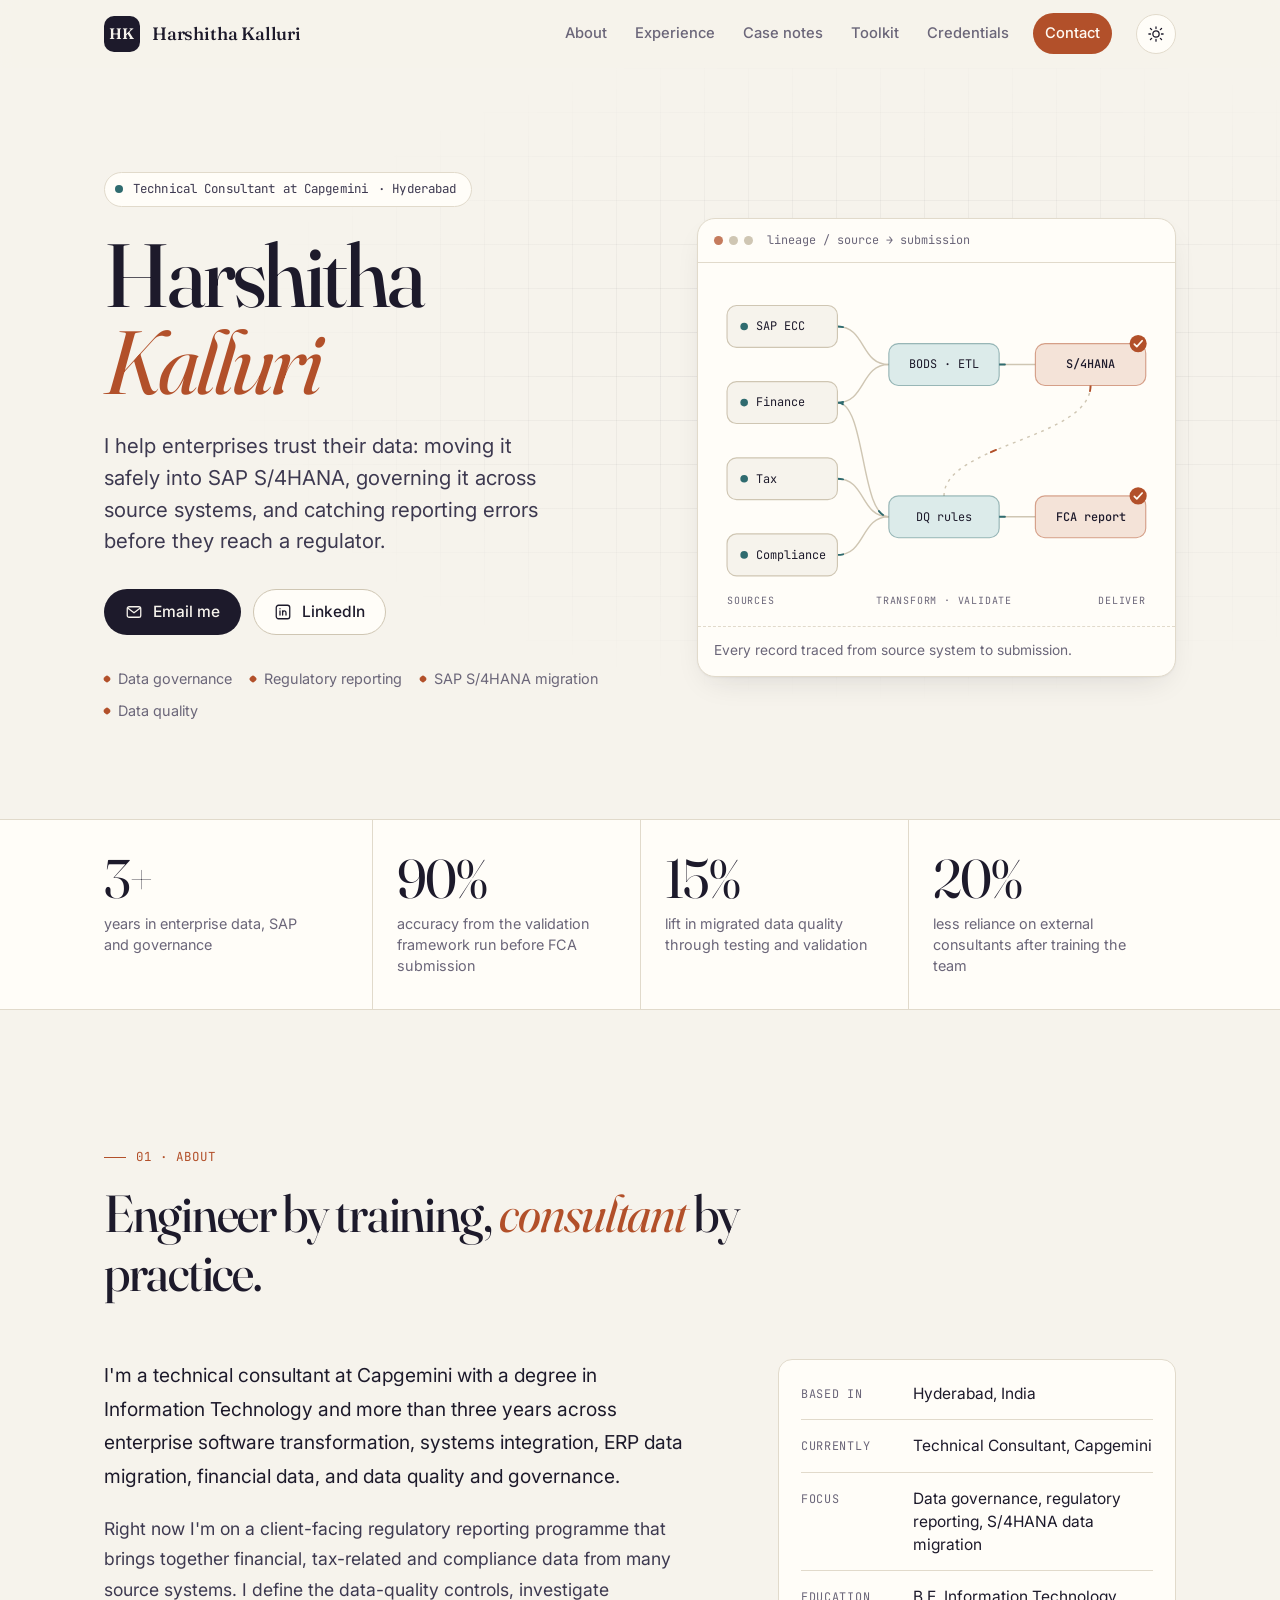
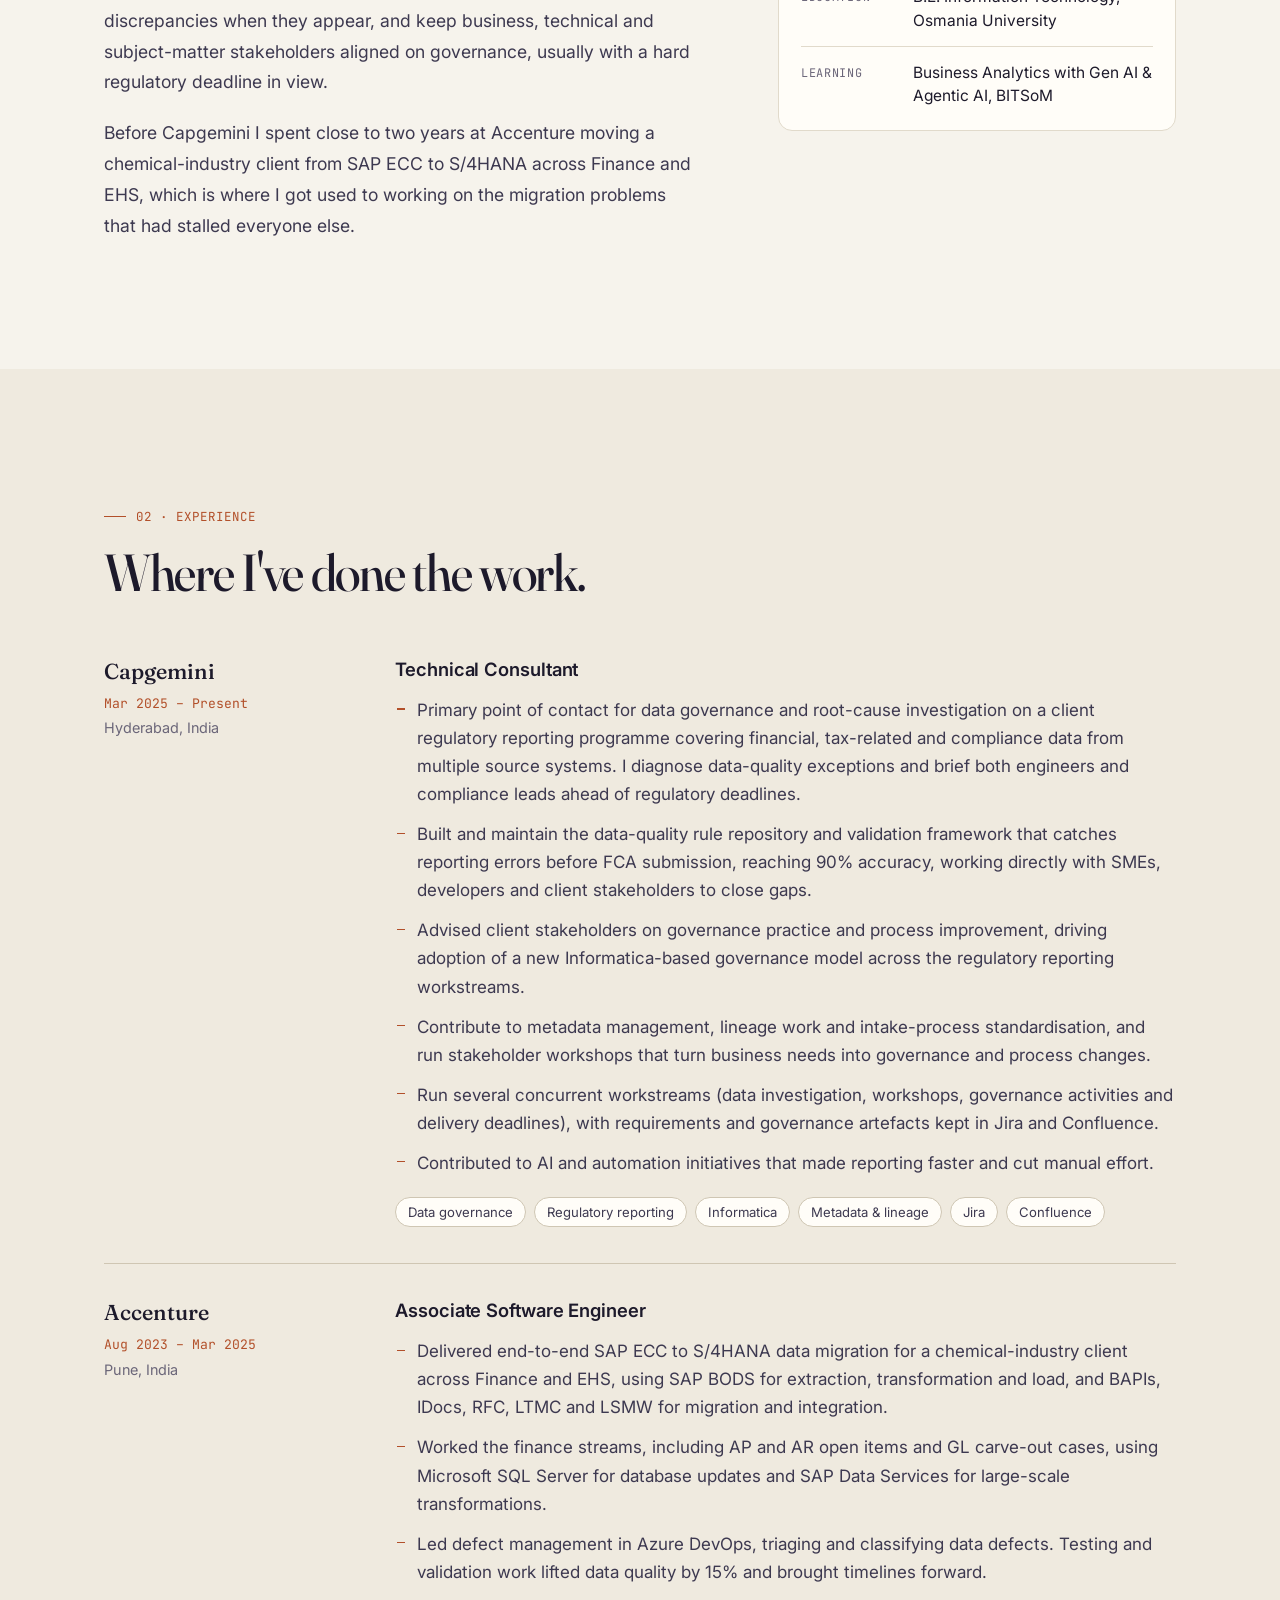
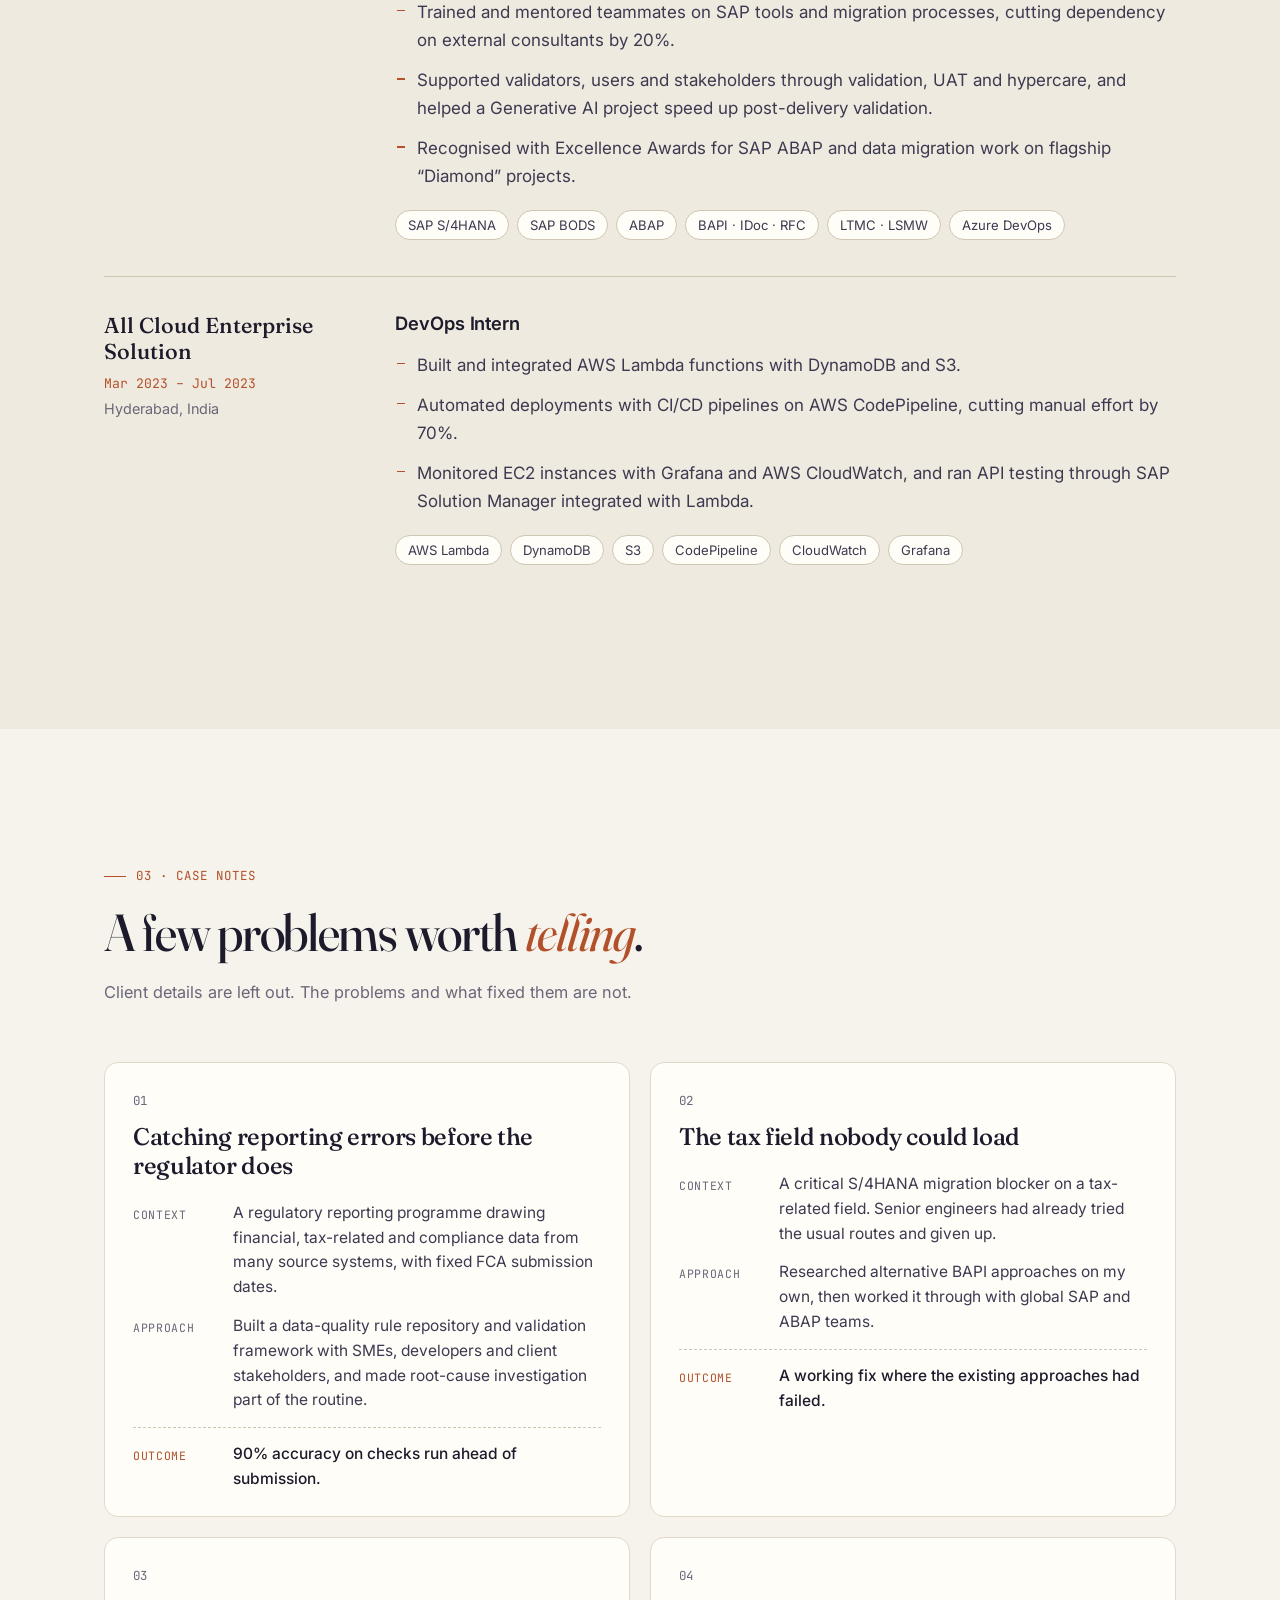
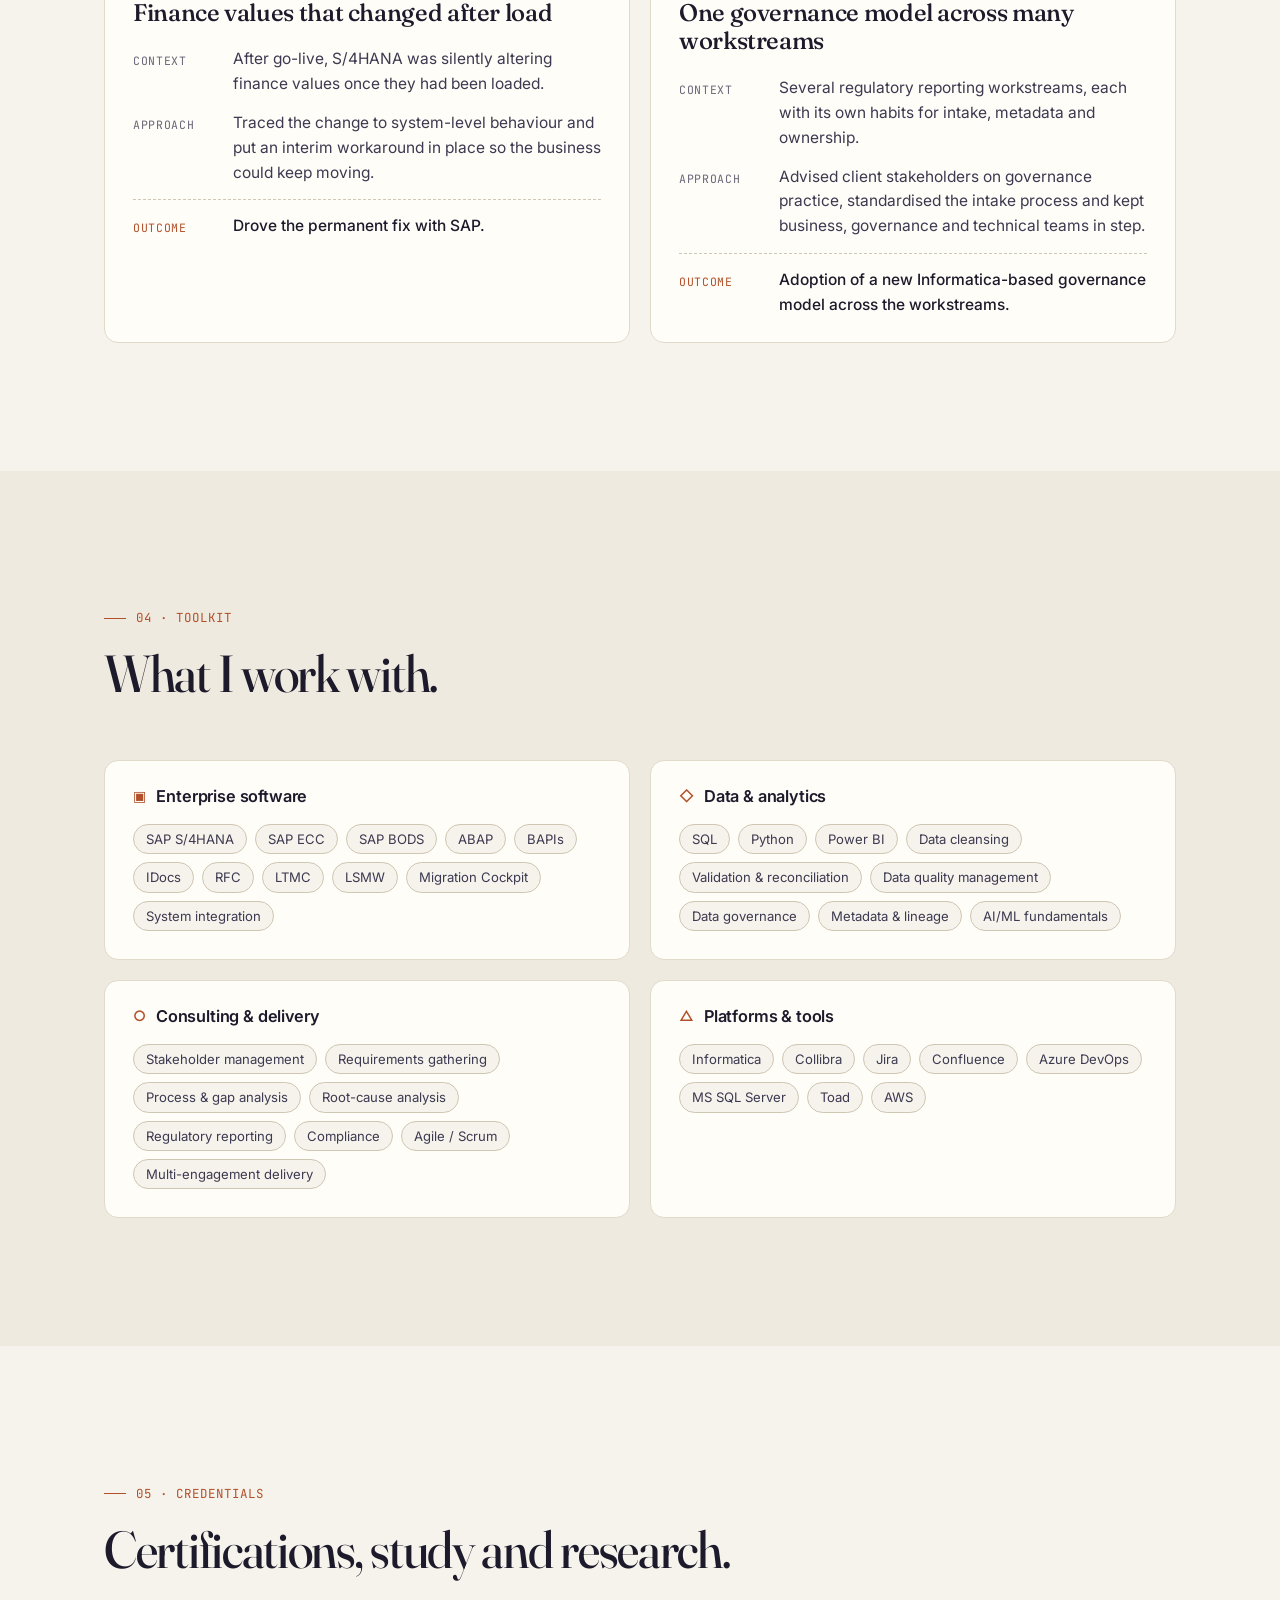
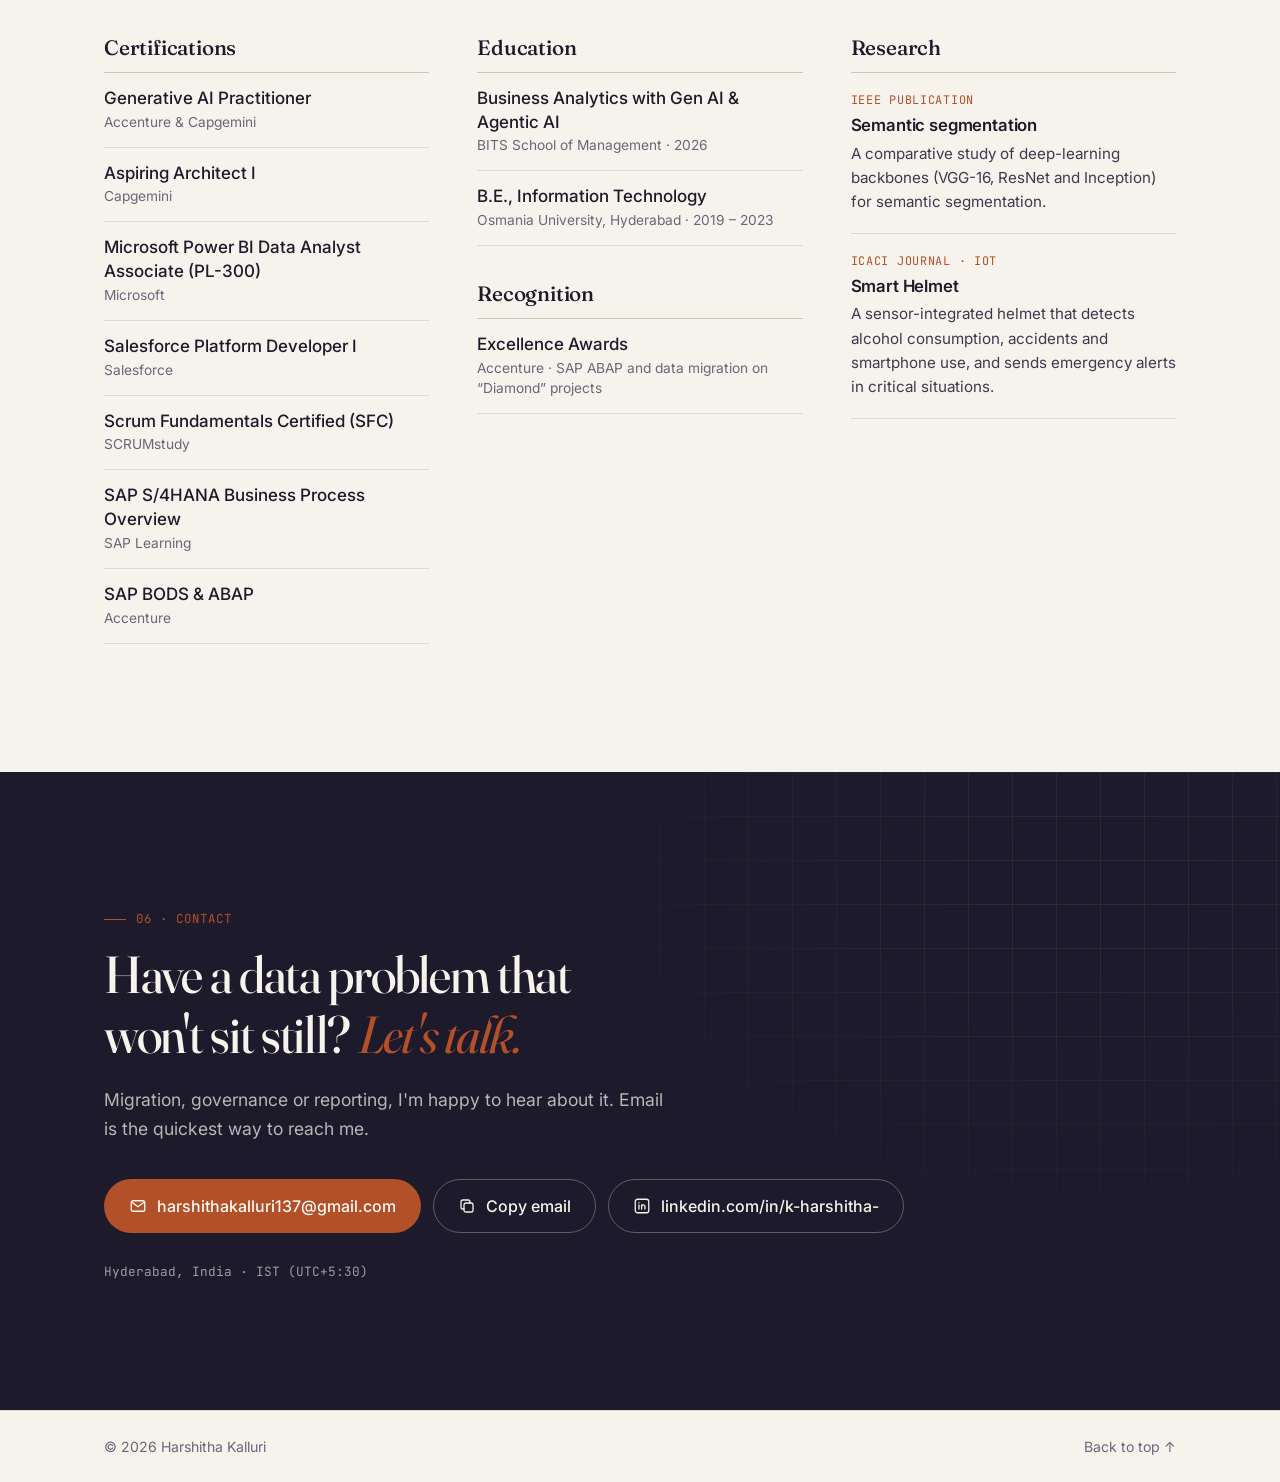
==== index.html @ 39527538 "Add Harshitha Kalluri personal site Single-page static site (no build step) for GitHub Pages: about," ====
<!doctype html>
<html lang="en">
<head>
  <meta charset="utf-8">
  <meta name="viewport" content="width=device-width, initial-scale=1">
  <title>Harshitha Kalluri · Technical Consultant</title>
  <meta name="description" content="Harshitha Kalluri is a technical consultant at Capgemini in Hyderabad, working on data governance, regulatory reporting and SAP S/4HANA data migration.">
  <meta name="author" content="Harshitha Kalluri">
  <link rel="canonical" href="https://harshitha.vedantam.co/">
  <meta name="theme-color" content="#f6f3ec" media="(prefers-color-scheme: light)">
  <meta name="theme-color" content="#121019" media="(prefers-color-scheme: dark)">

  <meta property="og:type" content="profile">
  <meta property="og:site_name" content="Harshitha Kalluri">
  <meta property="og:title" content="Harshitha Kalluri · Technical Consultant">
  <meta property="og:description" content="Data governance, regulatory reporting and SAP S/4HANA data migration. Capgemini, Hyderabad.">
  <meta property="og:url" content="https://harshitha.vedantam.co/">
  <meta property="og:image" content="https://harshitha.vedantam.co/assets/img/og-card.png">
  <meta property="og:image:width" content="1200">
  <meta property="og:image:height" content="630">
  <meta property="profile:first_name" content="Harshitha">
  <meta property="profile:last_name" content="Kalluri">
  <meta name="twitter:card" content="summary_large_image">
  <meta name="twitter:title" content="Harshitha Kalluri · Technical Consultant">
  <meta name="twitter:description" content="Data governance, regulatory reporting and SAP S/4HANA data migration.">
  <meta name="twitter:image" content="https://harshitha.vedantam.co/assets/img/og-card.png">

  <link rel="icon" href="/favicon.svg" type="image/svg+xml">
  <link rel="icon" href="/favicon-32.png" sizes="32x32" type="image/png">
  <link rel="apple-touch-icon" href="/apple-touch-icon.png">

  <link rel="preconnect" href="https://fonts.googleapis.com">
  <link rel="preconnect" href="https://fonts.gstatic.com" crossorigin>
  <link href="https://fonts.googleapis.com/css2?family=Fraunces:ital,opsz,wght@0,9..144,400..700;1,9..144,400..600&family=Inter:wght@400;500;600&family=JetBrains+Mono:wght@400;500&display=swap" rel="stylesheet">
  <link rel="stylesheet" href="/assets/style.css">

  <script>
    // Set the theme before first paint so there is no flash.
    (function () {
      var t = null;
      try { t = localStorage.getItem('theme'); } catch (e) {}
      if (t !== 'light' && t !== 'dark') {
        t = window.matchMedia && window.matchMedia('(prefers-color-scheme: dark)').matches ? 'dark' : 'light';
      }
      document.documentElement.setAttribute('data-theme', t);
      document.documentElement.classList.add('js');
    })();
  </script>

  <script type="application/ld+json">
  {
    "@context": "https://schema.org",
    "@type": "Person",
    "name": "Harshitha Kalluri",
    "url": "https://harshitha.vedantam.co/",
    "jobTitle": "Technical Consultant",
    "worksFor": { "@type": "Organization", "name": "Capgemini" },
    "address": { "@type": "PostalAddress", "addressLocality": "Hyderabad", "addressCountry": "IN" },
    "alumniOf": [
      { "@type": "CollegeOrUniversity", "name": "Osmania University" },
      { "@type": "CollegeOrUniversity", "name": "BITS School of Management (BITSoM)" }
    ],
    "knowsAbout": ["Data governance", "Regulatory reporting", "Data quality", "SAP S/4HANA", "SAP BODS", "ERP data migration", "ABAP"],
    "sameAs": ["https://www.linkedin.com/in/k-harshitha-/"]
  }
  </script>
</head>
<body>
  <a class="skip-link" href="#main">Skip to content</a>

  <header class="site-header" id="top">
    <div class="container header-inner">
      <a class="brand" href="#top" aria-label="Harshitha Kalluri, back to top">
        <span class="brand-mark" aria-hidden="true">HK</span>
        <span class="brand-name">Harshitha Kalluri</span>
      </a>

      <nav class="nav" id="site-nav" aria-label="Primary">
        <a href="#about">About</a>
        <a href="#experience">Experience</a>
        <a href="#work">Case notes</a>
        <a href="#toolkit">Toolkit</a>
        <a href="#credentials">Credentials</a>
        <a href="#contact" class="nav-cta">Contact</a>
      </nav>

      <div class="header-actions">
        <button class="icon-btn theme-toggle" type="button" aria-label="Switch colour theme">
          <svg class="icon-sun" viewBox="0 0 24 24" aria-hidden="true"><circle cx="12" cy="12" r="4.2"/><path d="M12 2.5v2.2M12 19.3v2.2M4.6 4.6l1.6 1.6M17.8 17.8l1.6 1.6M2.5 12h2.2M19.3 12h2.2M4.6 19.4l1.6-1.6M17.8 6.2l1.6-1.6"/></svg>
          <svg class="icon-moon" viewBox="0 0 24 24" aria-hidden="true"><path d="M20.2 14.6A8.4 8.4 0 0 1 9.4 3.8a8.4 8.4 0 1 0 10.8 10.8Z"/></svg>
        </button>
        <button class="icon-btn menu-toggle" type="button" aria-label="Open menu" aria-expanded="false" aria-controls="site-nav">
          <span></span><span></span>
        </button>
      </div>
    </div>
  </header>

  <main id="main">
    <!-- Hero -->
    <section class="hero">
      <div class="hero-grid-bg" aria-hidden="true"></div>
      <div class="container hero-inner">
        <div class="hero-copy">
          <p class="eyebrow reveal"><span class="status-dot" aria-hidden="true"></span>Technical Consultant at Capgemini<span class="eyebrow-place"> · Hyderabad</span></p>
          <h1 class="reveal">Harshitha <em>Kalluri</em></h1>
          <p class="hero-lede reveal">I help enterprises trust their data: moving it safely into SAP S/4HANA, governing it across source systems, and catching reporting errors before they reach a regulator.</p>
          <div class="hero-actions reveal">
            <a class="btn btn-primary js-email" href="#contact" data-u="harshithakalluri137" data-d="gmail.com">
              <svg viewBox="0 0 24 24" aria-hidden="true"><rect x="3" y="5" width="18" height="14" rx="2.5"/><path d="m4 7 8 6 8-6"/></svg>
              Email me
            </a>
            <a class="btn btn-ghost" href="https://www.linkedin.com/in/k-harshitha-/" target="_blank" rel="noopener">
              <svg viewBox="0 0 24 24" aria-hidden="true"><rect x="3" y="3" width="18" height="18" rx="3"/><path d="M8 10.5V16M8 7.6v.1M11.5 16v-5.5M11.5 13c0-1.6 1-2.6 2.4-2.6s2.1 1 2.1 2.6V16"/></svg>
              LinkedIn
            </a>
          </div>
          <ul class="hero-tags reveal" aria-label="Focus areas">
            <li>Data governance</li>
            <li>Regulatory reporting</li>
            <li>SAP S/4HANA migration</li>
            <li>Data quality</li>
          </ul>
        </div>

        <figure class="lineage reveal" aria-labelledby="lineage-caption">
          <div class="lineage-bar">
            <span class="lineage-dots" aria-hidden="true"><i></i><i></i><i></i></span>
            <span class="lineage-title">lineage / source → submission</span>
          </div>
          <svg class="lineage-svg" viewBox="0 0 480 360" role="img" aria-label="Diagram: data flows from SAP ECC, finance, tax and compliance sources through BODS ETL and a data-quality rule repository into SAP S/4HANA and a validated FCA submission.">
            <g class="edges">
              <path d="M136 52 C 166 52, 160 92, 190 92"/>
              <path d="M136 132 C 166 132, 160 92, 190 92"/>
              <path d="M136 132 C 166 132, 160 252, 190 252"/>
              <path d="M136 212 C 166 212, 160 252, 190 252"/>
              <path d="M136 292 C 166 292, 160 252, 190 252"/>
              <path d="M306 92 L 344 92"/>
              <path d="M306 252 L 344 252"/>
              <path d="M402 114 C 402 170, 248 176, 248 230" class="edge-soft"/>
            </g>
            <g class="edges-flow" aria-hidden="true">
              <path d="M136 52 C 166 52, 160 92, 190 92"/>
              <path d="M136 132 C 166 132, 160 92, 190 92"/>
              <path d="M136 132 C 166 132, 160 252, 190 252"/>
              <path d="M136 212 C 166 212, 160 252, 190 252"/>
              <path d="M136 292 C 166 292, 160 252, 190 252"/>
              <path d="M306 92 L 344 92"/>
              <path d="M306 252 L 344 252"/>
              <path d="M402 114 C 402 170, 248 176, 248 230"/>
            </g>

            <g class="node node-src"><rect x="20" y="30" width="116" height="44" rx="10"/><circle cx="38" cy="52" r="4"/><text x="50" y="56">SAP ECC</text></g>
            <g class="node node-src"><rect x="20" y="110" width="116" height="44" rx="10"/><circle cx="38" cy="132" r="4"/><text x="50" y="136">Finance</text></g>
            <g class="node node-src"><rect x="20" y="190" width="116" height="44" rx="10"/><circle cx="38" cy="212" r="4"/><text x="50" y="216">Tax</text></g>
            <g class="node node-src"><rect x="20" y="270" width="116" height="44" rx="10"/><circle cx="38" cy="292" r="4"/><text x="50" y="296">Compliance</text></g>

            <g class="node node-mid"><rect x="190" y="70" width="116" height="44" rx="10"/><text x="248" y="96" text-anchor="middle">BODS · ETL</text></g>
            <g class="node node-mid"><rect x="190" y="230" width="116" height="44" rx="10"/><text x="248" y="256" text-anchor="middle">DQ rules</text></g>

            <g class="node node-out"><rect x="344" y="70" width="116" height="44" rx="10"/><text x="402" y="96" text-anchor="middle">S/4HANA</text></g>
            <g class="node node-out"><rect x="344" y="230" width="116" height="44" rx="10"/><text x="402" y="256" text-anchor="middle">FCA report</text></g>

            <g class="check" transform="translate(452 70)"><circle r="9"/><path d="M-4 0.5 l2.6 2.6 L4.2 -3"/></g>
            <g class="check" transform="translate(452 230)"><circle r="9"/><path d="M-4 0.5 l2.6 2.6 L4.2 -3"/></g>

            <text class="lane-label" x="20" y="344">sources</text>
            <text class="lane-label" x="248" y="344" text-anchor="middle">transform · validate</text>
            <text class="lane-label" x="460" y="344" text-anchor="end">deliver</text>
          </svg>
          <figcaption id="lineage-caption">Every record traced from source system to submission.</figcaption>
        </figure>
      </div>
    </section>

    <!-- Numbers -->
    <section class="stats" aria-label="Highlights in numbers">
      <div class="container stats-grid">
        <div class="stat reveal"><span class="stat-num" data-count="3" data-suffix="+">3+</span><span class="stat-label">years in enterprise data, SAP and governance</span></div>
        <div class="stat reveal"><span class="stat-num" data-count="90" data-suffix="%">90%</span><span class="stat-label">accuracy from the validation framework run before FCA submission</span></div>
        <div class="stat reveal"><span class="stat-num" data-count="15" data-suffix="%">15%</span><span class="stat-label">lift in migrated data quality through testing and validation</span></div>
        <div class="stat reveal"><span class="stat-num" data-count="20" data-suffix="%">20%</span><span class="stat-label">less reliance on external consultants after training the team</span></div>
      </div>
    </section>

    <!-- About -->
    <section class="section" id="about">
      <div class="container">
        <header class="section-head reveal">
          <p class="section-index">01 · About</p>
          <h2>Engineer by training, <em>consultant</em> by practice.</h2>
        </header>
        <div class="about-grid">
          <div class="about-copy reveal">
            <p>I'm a technical consultant at Capgemini with a degree in Information Technology and more than three years across enterprise software transformation, systems integration, ERP data migration, financial data, and data quality and governance.</p>
            <p>Right now I'm on a client-facing regulatory reporting programme that brings together financial, tax-related and compliance data from many source systems. I define the data-quality controls, investigate discrepancies when they appear, and keep business, technical and subject-matter stakeholders aligned on governance, usually with a hard regulatory deadline in view.</p>
            <p>Before Capgemini I spent close to two years at Accenture moving a chemical-industry client from SAP ECC to S/4HANA across Finance and EHS, which is where I got used to working on the migration problems that had stalled everyone else.</p>
          </div>
          <aside class="facts reveal" aria-label="At a glance">
            <dl>
              <div><dt>Based in</dt><dd>Hyderabad, India</dd></div>
              <div><dt>Currently</dt><dd>Technical Consultant, Capgemini</dd></div>
              <div><dt>Focus</dt><dd>Data governance, regulatory reporting, S/4HANA data migration</dd></div>
              <div><dt>Education</dt><dd>B.E. Information Technology, Osmania University</dd></div>
              <div><dt>Learning</dt><dd>Business Analytics with Gen AI &amp; Agentic AI, BITSoM</dd></div>
            </dl>
          </aside>
        </div>
      </div>
    </section>

    <!-- Experience -->
    <section class="section section-alt" id="experience">
      <div class="container">
        <header class="section-head reveal">
          <p class="section-index">02 · Experience</p>
          <h2>Where I've done the work.</h2>
        </header>

        <ol class="timeline">
          <li class="job reveal">
            <div class="job-meta">
              <p class="job-company">Capgemini</p>
              <p class="job-dates">Mar 2025 – Present</p>
              <p class="job-place">Hyderabad, India</p>
            </div>
            <div class="job-body">
              <h3>Technical Consultant</h3>
              <ul>
                <li>Primary point of contact for data governance and root-cause investigation on a client regulatory reporting programme covering financial, tax-related and compliance data from multiple source systems. I diagnose data-quality exceptions and brief both engineers and compliance leads ahead of regulatory deadlines.</li>
                <li>Built and maintain the data-quality rule repository and validation framework that catches reporting errors before FCA submission, reaching 90% accuracy, working directly with SMEs, developers and client stakeholders to close gaps.</li>
                <li>Advised client stakeholders on governance practice and process improvement, driving adoption of a new Informatica-based governance model across the regulatory reporting workstreams.</li>
                <li>Contribute to metadata management, lineage work and intake-process standardisation, and run stakeholder workshops that turn business needs into governance and process changes.</li>
                <li>Run several concurrent workstreams (data investigation, workshops, governance activities and delivery deadlines), with requirements and governance artefacts kept in Jira and Confluence.</li>
                <li>Contributed to AI and automation initiatives that made reporting faster and cut manual effort.</li>
              </ul>
              <ul class="chips" aria-label="Tools and topics">
                <li>Data governance</li><li>Regulatory reporting</li><li>Informatica</li><li>Metadata &amp; lineage</li><li>Jira</li><li>Confluence</li>
              </ul>
            </div>
          </li>

          <li class="job reveal">
            <div class="job-meta">
              <p class="job-company">Accenture</p>
              <p class="job-dates">Aug 2023 – Mar 2025</p>
              <p class="job-place">Pune, India</p>
            </div>
            <div class="job-body">
              <h3>Associate Software Engineer</h3>
              <ul>
                <li>Delivered end-to-end SAP ECC to S/4HANA data migration for a chemical-industry client across Finance and EHS, using SAP BODS for extraction, transformation and load, and BAPIs, IDocs, RFC, LTMC and LSMW for migration and integration.</li>
                <li>Worked the finance streams, including AP and AR open items and GL carve-out cases, using Microsoft SQL Server for database updates and SAP Data Services for large-scale transformations.</li>
                <li>Led defect management in Azure DevOps, triaging and classifying data defects. Testing and validation work lifted data quality by 15% and brought timelines forward.</li>
                <li>Trained and mentored teammates on SAP tools and migration processes, cutting dependency on external consultants by 20%.</li>
                <li>Supported validators, users and stakeholders through validation, UAT and hypercare, and helped a Generative AI project speed up post-delivery validation.</li>
                <li>Recognised with Excellence Awards for SAP ABAP and data migration work on flagship “Diamond” projects.</li>
              </ul>
              <ul class="chips" aria-label="Tools and topics">
                <li>SAP S/4HANA</li><li>SAP BODS</li><li>ABAP</li><li>BAPI · IDoc · RFC</li><li>LTMC · LSMW</li><li>Azure DevOps</li>
              </ul>
            </div>
          </li>

          <li class="job reveal">
            <div class="job-meta">
              <p class="job-company">All Cloud Enterprise Solution</p>
              <p class="job-dates">Mar 2023 – Jul 2023</p>
              <p class="job-place">Hyderabad, India</p>
            </div>
            <div class="job-body">
              <h3>DevOps Intern</h3>
              <ul>
                <li>Built and integrated AWS Lambda functions with DynamoDB and S3.</li>
                <li>Automated deployments with CI/CD pipelines on AWS CodePipeline, cutting manual effort by 70%.</li>
                <li>Monitored EC2 instances with Grafana and AWS CloudWatch, and ran API testing through SAP Solution Manager integrated with Lambda.</li>
              </ul>
              <ul class="chips" aria-label="Tools and topics">
                <li>AWS Lambda</li><li>DynamoDB</li><li>S3</li><li>CodePipeline</li><li>CloudWatch</li><li>Grafana</li>
              </ul>
            </div>
          </li>
        </ol>
      </div>
    </section>

    <!-- Case notes -->
    <section class="section" id="work">
      <div class="container">
        <header class="section-head reveal">
          <p class="section-index">03 · Case notes</p>
          <h2>A few problems worth <em>telling</em>.</h2>
          <p class="section-sub">Client details are left out. The problems and what fixed them are not.</p>
        </header>

        <div class="cases">
          <article class="case reveal">
            <p class="case-num">01</p>
            <h3>Catching reporting errors before the regulator does</h3>
            <dl>
              <div><dt>Context</dt><dd>A regulatory reporting programme drawing financial, tax-related and compliance data from many source systems, with fixed FCA submission dates.</dd></div>
              <div><dt>Approach</dt><dd>Built a data-quality rule repository and validation framework with SMEs, developers and client stakeholders, and made root-cause investigation part of the routine.</dd></div>
              <div class="case-outcome"><dt>Outcome</dt><dd>90% accuracy on checks run ahead of submission.</dd></div>
            </dl>
          </article>

          <article class="case reveal">
            <p class="case-num">02</p>
            <h3>The tax field nobody could load</h3>
            <dl>
              <div><dt>Context</dt><dd>A critical S/4HANA migration blocker on a tax-related field. Senior engineers had already tried the usual routes and given up.</dd></div>
              <div><dt>Approach</dt><dd>Researched alternative BAPI approaches on my own, then worked it through with global SAP and ABAP teams.</dd></div>
              <div class="case-outcome"><dt>Outcome</dt><dd>A working fix where the existing approaches had failed.</dd></div>
            </dl>
          </article>

          <article class="case reveal">
            <p class="case-num">03</p>
            <h3>Finance values that changed after load</h3>
            <dl>
              <div><dt>Context</dt><dd>After go-live, S/4HANA was silently altering finance values once they had been loaded.</dd></div>
              <div><dt>Approach</dt><dd>Traced the change to system-level behaviour and put an interim workaround in place so the business could keep moving.</dd></div>
              <div class="case-outcome"><dt>Outcome</dt><dd>Drove the permanent fix with SAP.</dd></div>
            </dl>
          </article>

          <article class="case reveal">
            <p class="case-num">04</p>
            <h3>One governance model across many workstreams</h3>
            <dl>
              <div><dt>Context</dt><dd>Several regulatory reporting workstreams, each with its own habits for intake, metadata and ownership.</dd></div>
              <div><dt>Approach</dt><dd>Advised client stakeholders on governance practice, standardised the intake process and kept business, governance and technical teams in step.</dd></div>
              <div class="case-outcome"><dt>Outcome</dt><dd>Adoption of a new Informatica-based governance model across the workstreams.</dd></div>
            </dl>
          </article>
        </div>
      </div>
    </section>

    <!-- Toolkit -->
    <section class="section section-alt" id="toolkit">
      <div class="container">
        <header class="section-head reveal">
          <p class="section-index">04 · Toolkit</p>
          <h2>What I work with.</h2>
        </header>

        <div class="skills">
          <div class="skill-group reveal">
            <h3><span class="skill-icon" aria-hidden="true">▣</span>Enterprise software</h3>
            <ul class="chips">
              <li>SAP S/4HANA</li><li>SAP ECC</li><li>SAP BODS</li><li>ABAP</li><li>BAPIs</li><li>IDocs</li><li>RFC</li><li>LTMC</li><li>LSMW</li><li>Migration Cockpit</li><li>System integration</li>
            </ul>
          </div>
          <div class="skill-group reveal">
            <h3><span class="skill-icon" aria-hidden="true">◇</span>Data &amp; analytics</h3>
            <ul class="chips">
              <li>SQL</li><li>Python</li><li>Power BI</li><li>Data cleansing</li><li>Validation &amp; reconciliation</li><li>Data quality management</li><li>Data governance</li><li>Metadata &amp; lineage</li><li>AI/ML fundamentals</li>
            </ul>
          </div>
          <div class="skill-group reveal">
            <h3><span class="skill-icon" aria-hidden="true">○</span>Consulting &amp; delivery</h3>
            <ul class="chips">
              <li>Stakeholder management</li><li>Requirements gathering</li><li>Process &amp; gap analysis</li><li>Root-cause analysis</li><li>Regulatory reporting</li><li>Compliance</li><li>Agile / Scrum</li><li>Multi-engagement delivery</li>
            </ul>
          </div>
          <div class="skill-group reveal">
            <h3><span class="skill-icon" aria-hidden="true">△</span>Platforms &amp; tools</h3>
            <ul class="chips">
              <li>Informatica</li><li>Collibra</li><li>Jira</li><li>Confluence</li><li>Azure DevOps</li><li>MS SQL Server</li><li>Toad</li><li>AWS</li>
            </ul>
          </div>
        </div>
      </div>
    </section>

    <!-- Credentials -->
    <section class="section" id="credentials">
      <div class="container">
        <header class="section-head reveal">
          <p class="section-index">05 · Credentials</p>
          <h2>Certifications, study and research.</h2>
        </header>

        <div class="creds">
          <div class="cred-col reveal">
            <h3>Certifications</h3>
            <ul class="cred-list">
              <li><span>Generative AI Practitioner</span><small>Accenture &amp; Capgemini</small></li>
              <li><span>Aspiring Architect I</span><small>Capgemini</small></li>
              <li><span>Microsoft Power BI Data Analyst Associate (PL-300)</span><small>Microsoft</small></li>
              <li><span>Salesforce Platform Developer I</span><small>Salesforce</small></li>
              <li><span>Scrum Fundamentals Certified (SFC)</span><small>SCRUMstudy</small></li>
              <li><span>SAP S/4HANA Business Process Overview</span><small>SAP Learning</small></li>
              <li><span>SAP BODS &amp; ABAP</span><small>Accenture</small></li>
            </ul>
          </div>

          <div class="cred-col reveal">
            <h3>Education</h3>
            <ul class="cred-list">
              <li><span>Business Analytics with Gen AI &amp; Agentic AI</span><small>BITS School of Management · 2026</small></li>
              <li><span>B.E., Information Technology</span><small>Osmania University, Hyderabad · 2019 – 2023</small></li>
            </ul>

            <h3 class="cred-sub">Recognition</h3>
            <ul class="cred-list">
              <li><span>Excellence Awards</span><small>Accenture · SAP ABAP and data migration on “Diamond” projects</small></li>
            </ul>
          </div>

          <div class="cred-col reveal">
            <h3>Research</h3>
            <article class="paper">
              <p class="paper-venue">IEEE publication</p>
              <h4>Semantic segmentation</h4>
              <p>A comparative study of deep-learning backbones (VGG-16, ResNet and Inception) for semantic segmentation.</p>
            </article>
            <article class="paper">
              <p class="paper-venue">ICACI journal · IoT</p>
              <h4>Smart Helmet</h4>
              <p>A sensor-integrated helmet that detects alcohol consumption, accidents and smartphone use, and sends emergency alerts in critical situations.</p>
            </article>
          </div>
        </div>
      </div>
    </section>

    <!-- Contact -->
    <section class="section contact" id="contact">
      <div class="container contact-inner reveal">
        <p class="section-index">06 · Contact</p>
        <h2>Have a data problem that won't sit still? <em>Let's talk.</em></h2>
        <p class="contact-sub">Migration, governance or reporting, I'm happy to hear about it. Email is the quickest way to reach me.</p>
        <div class="contact-actions">
          <a class="btn btn-primary btn-lg js-email" href="#contact" data-u="harshithakalluri137" data-d="gmail.com">
            <svg viewBox="0 0 24 24" aria-hidden="true"><rect x="3" y="5" width="18" height="14" rx="2.5"/><path d="m4 7 8 6 8-6"/></svg>
            <span class="js-email-text">harshithakalluri137 [at] gmail [dot] com</span>
          </a>
          <button class="btn btn-ghost btn-lg copy-email" type="button" hidden>
            <svg viewBox="0 0 24 24" aria-hidden="true"><rect x="8" y="8" width="12" height="12" rx="2.5"/><path d="M16 8V6.5A2.5 2.5 0 0 0 13.5 4h-7A2.5 2.5 0 0 0 4 6.5v7A2.5 2.5 0 0 0 6.5 16H8"/></svg>
            <span class="copy-label">Copy email</span>
          </button>
          <a class="btn btn-ghost btn-lg" href="https://www.linkedin.com/in/k-harshitha-/" target="_blank" rel="noopener">
            <svg viewBox="0 0 24 24" aria-hidden="true"><rect x="3" y="3" width="18" height="18" rx="3"/><path d="M8 10.5V16M8 7.6v.1M11.5 16v-5.5M11.5 13c0-1.6 1-2.6 2.4-2.6s2.1 1 2.1 2.6V16"/></svg>
            linkedin.com/in/k-harshitha-
          </a>
        </div>
        <p class="contact-meta">Hyderabad, India · IST (UTC+5:30)</p>
      </div>
    </section>
  </main>

  <footer class="site-footer">
    <div class="container footer-inner">
      <p>© <span class="js-year">2026</span> Harshitha Kalluri</p>
      <a href="#top" class="to-top">Back to top ↑</a>
    </div>
  </footer>

  <script src="/assets/main.js" defer></script>
</body>
</html>
---- assets/style.css ----
/* ==========================================================================
   Harshitha Kalluri · personal site
   ========================================================================== */

:root {
  --bg: #f6f3ec;
  --bg-alt: #efeadf;
  --surface: #fffdf8;
  --ink: #1d1a2b;
  --ink-soft: #3d3950;
  --muted: #6b6679;
  --line: #e1dacb;
  --line-strong: #cfc6b3;
  --accent: #b2502a;
  --accent-ink: #fffaf3;
  --accent-soft: #f4e3d8;
  --flow: #2f6b6f;
  --flow-soft: #dcebea;
  --shadow: 0 1px 2px rgba(29, 26, 43, 0.04), 0 12px 32px -12px rgba(29, 26, 43, 0.14);
  --grid-line: rgba(29, 26, 43, 0.06);
  --contact-bg: #1d1a2b;
  --contact-ink: #f6f3ec;

  --font-display: "Fraunces", Georgia, "Times New Roman", serif;
  --font-body: "Inter", system-ui, -apple-system, "Segoe UI", Roboto, sans-serif;
  --font-mono: "JetBrains Mono", ui-monospace, "Cascadia Code", Consolas, monospace;

  --radius: 14px;
  --radius-sm: 9px;
  --container: 1120px;
  --gutter: 24px;
  --header-h: 68px;

  color-scheme: light;
}

:root[data-theme="dark"] {
  --bg: #121019;
  --bg-alt: #17141f;
  --surface: #1c1926;
  --ink: #efebf5;
  --ink-soft: #d2cddd;
  --muted: #a39db2;
  --line: #2c2839;
  --line-strong: #3b3649;
  --accent: #e88a5f;
  --accent-ink: #1a1016;
  --accent-soft: #3a241d;
  --flow: #74b9bc;
  --flow-soft: #1d3233;
  --shadow: 0 1px 2px rgba(0, 0, 0, 0.3), 0 16px 40px -16px rgba(0, 0, 0, 0.6);
  --grid-line: rgba(239, 235, 245, 0.05);
  --contact-bg: #221d2f;
  --contact-ink: #efebf5;

  color-scheme: dark;
}

/* Fallback when JS is off and the visitor prefers dark. */
@media (prefers-color-scheme: dark) {
  :root:not([data-theme]) {
    --bg: #121019;
    --bg-alt: #17141f;
    --surface: #1c1926;
    --ink: #efebf5;
    --ink-soft: #d2cddd;
    --muted: #a39db2;
    --line: #2c2839;
    --line-strong: #3b3649;
    --accent: #e88a5f;
    --accent-ink: #1a1016;
    --accent-soft: #3a241d;
    --flow: #74b9bc;
    --flow-soft: #1d3233;
    --shadow: 0 1px 2px rgba(0, 0, 0, 0.3), 0 16px 40px -16px rgba(0, 0, 0, 0.6);
    --grid-line: rgba(239, 235, 245, 0.05);
    --contact-bg: #221d2f;
    --contact-ink: #efebf5;
    color-scheme: dark;
  }
}

/* ---------- Base ---------- */

*, *::before, *::after { box-sizing: border-box; }

html {
  -webkit-text-size-adjust: 100%;
  scroll-behavior: smooth;
  scroll-padding-top: calc(var(--header-h) + 12px);
}

body {
  margin: 0;
  background: var(--bg);
  color: var(--ink);
  font-family: var(--font-body);
  font-size: 1.0625rem;
  line-height: 1.65;
  -webkit-font-smoothing: antialiased;
  text-rendering: optimizeLegibility;
  overflow-x: hidden;
  transition: background-color 0.3s ease, color 0.3s ease;
}

img, svg { display: block; max-width: 100%; }

a { color: inherit; text-decoration-color: color-mix(in srgb, currentColor 35%, transparent); text-underline-offset: 0.2em; }
a:hover { text-decoration-color: currentColor; }

h1, h2, h3, h4 { margin: 0; font-weight: 500; line-height: 1.15; letter-spacing: -0.01em; }
p { margin: 0; }
ul, ol { margin: 0; padding: 0; }

em { font-style: italic; }
h1 em, h2 em { color: var(--accent); font-weight: 400; }

:focus-visible { outline: 2px solid var(--accent); outline-offset: 3px; border-radius: 6px; }

::selection { background: var(--accent); color: var(--accent-ink); }

.container { width: 100%; max-width: var(--container); margin: 0 auto; padding: 0 var(--gutter); }

.skip-link {
  position: absolute; left: 12px; top: -48px; z-index: 100;
  padding: 10px 14px; border-radius: var(--radius-sm);
  background: var(--ink); color: var(--bg); text-decoration: none; font-weight: 500;
  transition: top 0.2s ease;
}
.skip-link:focus { top: 12px; }

/* ---------- Header ---------- */

.site-header {
  position: sticky; top: 0; z-index: 50;
  height: var(--header-h);
  background: color-mix(in srgb, var(--bg) 82%, transparent);
  -webkit-backdrop-filter: saturate(160%) blur(14px);
  backdrop-filter: saturate(160%) blur(14px);
  border-bottom: 1px solid transparent;
  transition: border-color 0.3s ease, background-color 0.3s ease;
}
.site-header.is-scrolled { border-bottom-color: var(--line); }

.header-inner { height: 100%; display: flex; align-items: center; gap: 24px; }

.brand { display: inline-flex; align-items: center; gap: 12px; text-decoration: none; margin-right: auto; }
.brand-mark {
  display: inline-grid; place-items: center;
  width: 36px; height: 36px; border-radius: 10px;
  background: var(--ink); color: var(--bg);
  font-family: var(--font-display); font-weight: 600; font-size: 0.95rem; letter-spacing: 0.02em;
}
.brand-name { font-family: var(--font-display); font-size: 1.12rem; font-weight: 500; letter-spacing: -0.01em; }

.nav { display: flex; align-items: center; gap: 4px; }
.nav a {
  position: relative;
  padding: 8px 12px; border-radius: 999px;
  font-size: 0.92rem; font-weight: 500; color: var(--muted); text-decoration: none;
  transition: color 0.2s ease, background-color 0.2s ease;
}
.nav a:hover { color: var(--ink); background: var(--bg-alt); }
.nav a.is-active { color: var(--ink); }
.nav a.is-active::after {
  content: ""; position: absolute; left: 50%; bottom: 2px; width: 4px; height: 4px; margin-left: -2px;
  border-radius: 50%; background: var(--accent);
}
.nav a.nav-cta { margin-left: 8px; color: var(--accent-ink); background: var(--accent); }
.nav a.nav-cta:hover { background: color-mix(in srgb, var(--accent) 88%, var(--ink)); color: var(--accent-ink); }
.nav a.nav-cta.is-active::after { display: none; }

.header-actions { display: flex; align-items: center; gap: 6px; }

.icon-btn {
  display: inline-grid; place-items: center;
  width: 40px; height: 40px; padding: 0;
  border: 1px solid var(--line); border-radius: 999px;
  background: var(--surface); color: var(--ink); cursor: pointer;
  transition: border-color 0.2s ease, transform 0.2s ease;
}
.icon-btn:hover { border-color: var(--line-strong); }
.icon-btn:active { transform: scale(0.94); }
.icon-btn svg { width: 18px; height: 18px; fill: none; stroke: currentColor; stroke-width: 1.7; stroke-linecap: round; stroke-linejoin: round; }

.theme-toggle .icon-moon { display: none; }
:root[data-theme="dark"] .theme-toggle .icon-sun { display: none; }
:root[data-theme="dark"] .theme-toggle .icon-moon { display: block; }

.menu-toggle { display: none; }
.menu-toggle span {
  grid-area: 1 / 1; display: block; width: 16px; height: 1.6px; border-radius: 2px; background: currentColor;
  transition: transform 0.25s ease;
}
.menu-toggle span:first-child { transform: translateY(-3.5px); }
.menu-toggle span:last-child { transform: translateY(3.5px); }
.menu-toggle[aria-expanded="true"] span:first-child { transform: rotate(45deg); }
.menu-toggle[aria-expanded="true"] span:last-child { transform: rotate(-45deg); }

/* ---------- Buttons ---------- */

.btn {
  display: inline-flex; align-items: center; justify-content: center; gap: 10px;
  min-height: 46px; padding: 0 20px;
  border: 1px solid transparent; border-radius: 999px;
  font: inherit; font-size: 0.97rem; font-weight: 500; text-decoration: none; cursor: pointer;
  transition: background-color 0.2s ease, border-color 0.2s ease, color 0.2s ease, transform 0.15s ease;
}
.btn:active { transform: translateY(1px); }
.btn svg { width: 18px; height: 18px; flex: none; fill: none; stroke: currentColor; stroke-width: 1.7; stroke-linecap: round; stroke-linejoin: round; }
.btn-primary { background: var(--ink); color: var(--bg); }
.btn-primary:hover { background: var(--accent); color: var(--accent-ink); }
.btn-ghost { background: var(--surface); color: var(--ink); border-color: var(--line-strong); }
.btn-ghost:hover { border-color: var(--ink); }
.btn-lg { min-height: 54px; padding: 0 24px; font-size: 1rem; }

/* ---------- Hero ---------- */

.hero { position: relative; padding: clamp(48px, 9vw, 104px) 0 clamp(56px, 8vw, 96px); overflow: hidden; }

.hero-grid-bg {
  position: absolute; inset: 0; pointer-events: none;
  background-image:
    linear-gradient(var(--grid-line) 1px, transparent 1px),
    linear-gradient(90deg, var(--grid-line) 1px, transparent 1px);
  background-size: 44px 44px;
  -webkit-mask-image: radial-gradient(ellipse 70% 60% at 70% 40%, #000 20%, transparent 75%);
  mask-image: radial-gradient(ellipse 70% 60% at 70% 40%, #000 20%, transparent 75%);
}

.hero-inner { position: relative; display: grid; grid-template-columns: minmax(0, 1.05fr) minmax(0, 0.95fr); gap: clamp(32px, 5vw, 64px); align-items: center; }

.eyebrow {
  display: inline-flex; align-items: center; gap: 10px;
  padding: 6px 14px 6px 10px; border: 1px solid var(--line); border-radius: 999px;
  background: var(--surface);
  font-family: var(--font-mono); font-size: 0.78rem; color: var(--ink-soft); letter-spacing: 0.01em;
}
.status-dot { position: relative; width: 8px; height: 8px; border-radius: 50%; background: var(--flow); }
.status-dot::after {
  content: ""; position: absolute; inset: -4px; border-radius: 50%; border: 1.5px solid var(--flow);
  opacity: 0; animation: ping 2.4s ease-out infinite;
}
@keyframes ping { 0% { transform: scale(0.5); opacity: 0.8; } 100% { transform: scale(1.6); opacity: 0; } }

.hero h1 {
  margin-top: 24px;
  font-family: var(--font-display);
  font-size: clamp(3rem, 7.4vw, 5.6rem);
  font-weight: 450;
  font-variation-settings: "opsz" 144;
  line-height: 0.98;
  letter-spacing: -0.035em;
}
.hero h1 em { display: inline-block; }

.hero-lede { margin-top: 24px; max-width: 34ch; font-size: clamp(1.1rem, 1.6vw, 1.3rem); line-height: 1.55; color: var(--ink-soft); }

.hero-actions { display: flex; flex-wrap: wrap; gap: 12px; margin-top: 32px; }

.hero-tags { display: flex; flex-wrap: wrap; gap: 8px 18px; margin-top: 32px; list-style: none; }
.hero-tags li { position: relative; padding-left: 14px; font-size: 0.9rem; color: var(--muted); }
.hero-tags li::before { content: ""; position: absolute; left: 0; top: 50%; width: 6px; height: 6px; margin-top: -3px; border-radius: 2px; background: var(--accent); transform: rotate(45deg); }

/* Lineage card */

.lineage {
  margin: 0;
  border: 1px solid var(--line); border-radius: 18px;
  background: var(--surface);
  box-shadow: var(--shadow);
  overflow: hidden;
}
.lineage-bar {
  display: flex; align-items: center; gap: 14px;
  padding: 12px 16px; border-bottom: 1px solid var(--line);
  font-family: var(--font-mono); font-size: 0.74rem; color: var(--muted);
}
.lineage-dots { display: inline-flex; gap: 6px; }
.lineage-dots i { width: 9px; height: 9px; border-radius: 50%; background: var(--line-strong); }
.lineage-dots i:first-child { background: var(--accent); opacity: 0.75; }
.lineage-svg { width: 100%; height: auto; padding: 14px 10px 6px; }
.lineage figcaption {
  padding: 12px 16px 14px; border-top: 1px dashed var(--line);
  font-size: 0.86rem; color: var(--muted);
}

.lineage-svg .edges path { fill: none; stroke: var(--line-strong); stroke-width: 1.5; }
.lineage-svg .edges .edge-soft { stroke-dasharray: 3 5; }
.lineage-svg .edges-flow path {
  fill: none; stroke: var(--flow); stroke-width: 2; stroke-linecap: round;
  stroke-dasharray: 6 120; stroke-dashoffset: 126;
  animation: flow 3.2s linear infinite;
}
.lineage-svg .edges-flow path:nth-child(2) { animation-delay: -0.6s; }
.lineage-svg .edges-flow path:nth-child(3) { animation-delay: -1.3s; }
.lineage-svg .edges-flow path:nth-child(4) { animation-delay: -2.1s; }
.lineage-svg .edges-flow path:nth-child(5) { animation-delay: -0.9s; }
.lineage-svg .edges-flow path:nth-child(6) { animation-delay: -1.8s; animation-duration: 2.2s; }
.lineage-svg .edges-flow path:nth-child(7) { animation-delay: -0.4s; animation-duration: 2.2s; }
.lineage-svg .edges-flow path:nth-child(8) { animation-delay: -2.6s; stroke: var(--accent); }
@keyframes flow { to { stroke-dashoffset: 0; } }

.lineage-svg .node rect { fill: var(--bg); stroke: var(--line-strong); stroke-width: 1.2; }
.lineage-svg .node text { fill: var(--ink); font-family: var(--font-mono); font-size: 12.5px; }
.lineage-svg .node-src circle { fill: var(--flow); }
.lineage-svg .node-mid rect { fill: var(--flow-soft); stroke: color-mix(in srgb, var(--flow) 45%, transparent); }
.lineage-svg .node-out rect { fill: var(--accent-soft); stroke: color-mix(in srgb, var(--accent) 50%, transparent); }
.lineage-svg .node-out text { font-weight: 500; }
.lineage-svg .check circle { fill: var(--accent); }
.lineage-svg .check path { fill: none; stroke: var(--accent-ink); stroke-width: 1.8; stroke-linecap: round; stroke-linejoin: round; }
.lineage-svg .lane-label { fill: var(--muted); font-family: var(--font-mono); font-size: 10.5px; letter-spacing: 0.08em; text-transform: uppercase; }

/* ---------- Stats ---------- */

.stats { border-top: 1px solid var(--line); border-bottom: 1px solid var(--line); background: var(--surface); }
.stats-grid { display: grid; grid-template-columns: repeat(4, minmax(0, 1fr)); }
.stat { display: flex; flex-direction: column; gap: 8px; padding: 32px 24px; border-left: 1px solid var(--line); }
.stat:first-child { border-left: 0; padding-left: 0; }
.stat-num {
  font-family: var(--font-display); font-size: clamp(2.4rem, 4.4vw, 3.4rem); font-weight: 400;
  font-variation-settings: "opsz" 144; line-height: 1; letter-spacing: -0.03em;
  font-variant-numeric: tabular-nums;
}
.stat-label { max-width: 24ch; font-size: 0.9rem; line-height: 1.45; color: var(--muted); }

/* ---------- Sections ---------- */

.section { padding: clamp(72px, 11vw, 128px) 0; }
.section-alt { background: var(--bg-alt); }

.section-head { max-width: 760px; margin-bottom: clamp(36px, 5vw, 56px); }
.section-index {
  display: inline-flex; align-items: center; gap: 10px;
  font-family: var(--font-mono); font-size: 0.78rem; letter-spacing: 0.08em; text-transform: uppercase; color: var(--accent);
}
.section-index::before { content: ""; width: 22px; height: 1px; background: currentColor; }
.section-head h2, .contact h2 {
  margin-top: 16px;
  font-family: var(--font-display);
  font-size: clamp(2rem, 4.4vw, 3.25rem);
  font-weight: 450;
  font-variation-settings: "opsz" 120;
  letter-spacing: -0.025em;
}
.section-sub { margin-top: 16px; color: var(--muted); font-size: 1.02rem; }

/* About */

.about-grid { display: grid; grid-template-columns: minmax(0, 1.5fr) minmax(0, 1fr); gap: clamp(32px, 6vw, 80px); align-items: start; }
.about-copy p { color: var(--ink-soft); font-size: 1.1rem; line-height: 1.75; }
.about-copy p + p { margin-top: 20px; }
.about-copy p:first-child { color: var(--ink); font-size: 1.2rem; }

.facts { border: 1px solid var(--line); border-radius: var(--radius); background: var(--surface); padding: 8px 22px; }
.facts dl { margin: 0; }
.facts div { display: grid; grid-template-columns: 96px 1fr; gap: 16px; padding: 14px 0; border-top: 1px solid var(--line); }
.facts div:first-child { border-top: 0; }
.facts dt { font-family: var(--font-mono); font-size: 0.74rem; text-transform: uppercase; letter-spacing: 0.06em; color: var(--muted); padding-top: 3px; }
.facts dd { margin: 0; font-size: 0.97rem; line-height: 1.5; }

/* Experience */

.timeline { list-style: none; position: relative; }
.job { display: grid; grid-template-columns: 240px minmax(0, 1fr); gap: clamp(20px, 4vw, 56px); padding: 36px 0; border-top: 1px solid var(--line-strong); }
.job:first-child { border-top: 0; padding-top: 0; }
.job-meta { position: relative; }
.job-company { font-family: var(--font-display); font-size: 1.35rem; font-weight: 500; line-height: 1.2; }
.job-dates { margin-top: 8px; font-family: var(--font-mono); font-size: 0.82rem; color: var(--accent); }
.job-place { margin-top: 2px; font-size: 0.9rem; color: var(--muted); }
.job-body h3 { font-family: var(--font-body); font-size: 1.15rem; font-weight: 600; letter-spacing: -0.005em; }
.job-body > ul:not(.chips) { margin-top: 16px; list-style: none; display: grid; gap: 12px; }
.job-body > ul:not(.chips) li { position: relative; padding-left: 22px; color: var(--ink-soft); line-height: 1.65; }
.job-body > ul:not(.chips) li::before {
  content: ""; position: absolute; left: 2px; top: 0.72em; width: 8px; height: 1.5px; background: var(--accent);
}
.job-body .chips { margin-top: 20px; }

.chips { display: flex; flex-wrap: wrap; gap: 8px; list-style: none; }
.chips li {
  padding: 5px 12px; border: 1px solid var(--line-strong); border-radius: 999px;
  background: var(--surface);
  font-size: 0.82rem; line-height: 1.4; color: var(--ink-soft);
}

/* Case notes */

.cases { display: grid; grid-template-columns: repeat(2, minmax(0, 1fr)); gap: 20px; }
.case {
  position: relative; display: flex; flex-direction: column;
  padding: 28px 28px 24px; border: 1px solid var(--line); border-radius: var(--radius);
  background: var(--surface);
  transition: border-color 0.25s ease, box-shadow 0.25s ease, transform 0.25s ease;
}
.case:hover { border-color: var(--line-strong); box-shadow: var(--shadow); transform: translateY(-2px); }
.case-num { font-family: var(--font-mono); font-size: 0.78rem; color: var(--muted); }
.case h3 { margin-top: 12px; font-family: var(--font-display); font-size: 1.5rem; font-weight: 500; letter-spacing: -0.015em; line-height: 1.2; }
.case dl { margin: 20px 0 0; display: grid; gap: 14px; flex: 1; align-content: start; }
.case dl div { display: grid; grid-template-columns: 88px 1fr; gap: 12px; }
.case dt { font-family: var(--font-mono); font-size: 0.72rem; text-transform: uppercase; letter-spacing: 0.06em; color: var(--muted); padding-top: 4px; }
.case dd { margin: 0; font-size: 0.97rem; line-height: 1.6; color: var(--ink-soft); }
.case .case-outcome { margin-top: auto; padding-top: 14px; border-top: 1px dashed var(--line-strong); }
.case .case-outcome dt { color: var(--accent); }
.case .case-outcome dd { color: var(--ink); font-weight: 500; }

/* Toolkit */

.skills { display: grid; grid-template-columns: repeat(2, minmax(0, 1fr)); gap: 20px; }
.skill-group { padding: 26px 28px 28px; border: 1px solid var(--line); border-radius: var(--radius); background: var(--surface); }
.skill-group h3 { display: flex; align-items: center; gap: 10px; font-size: 1.02rem; font-weight: 600; font-family: var(--font-body); }
.skill-icon { color: var(--accent); font-size: 0.9rem; }
.skill-group .chips { margin-top: 18px; }
.skill-group .chips li { background: var(--bg); }

/* Credentials */

.creds { display: grid; grid-template-columns: repeat(3, minmax(0, 1fr)); gap: clamp(24px, 4vw, 48px); }
.cred-col h3 { padding-bottom: 12px; border-bottom: 1px solid var(--line-strong); font-family: var(--font-display); font-size: 1.3rem; font-weight: 500; }
.cred-col h3.cred-sub { margin-top: 36px; }
.cred-list { list-style: none; }
.cred-list li { display: flex; flex-direction: column; gap: 2px; padding: 14px 0; border-bottom: 1px solid var(--line); }
.cred-list span { font-weight: 500; line-height: 1.4; }
.cred-list small { font-size: 0.86rem; color: var(--muted); line-height: 1.45; }

.paper { padding: 18px 0; border-bottom: 1px solid var(--line); }
.paper-venue { font-family: var(--font-mono); font-size: 0.74rem; text-transform: uppercase; letter-spacing: 0.06em; color: var(--accent); }
.paper h4 { margin-top: 6px; font-size: 1.05rem; font-weight: 600; }
.paper p:last-child { margin-top: 6px; font-size: 0.95rem; color: var(--ink-soft); line-height: 1.6; }

/* Contact */

.contact { position: relative; background: var(--contact-bg); color: var(--contact-ink); overflow: hidden; }
.contact::before {
  content: ""; position: absolute; inset: 0; pointer-events: none;
  background-image:
    linear-gradient(color-mix(in srgb, var(--contact-ink) 7%, transparent) 1px, transparent 1px),
    linear-gradient(90deg, color-mix(in srgb, var(--contact-ink) 7%, transparent) 1px, transparent 1px);
  background-size: 44px 44px;
  -webkit-mask-image: radial-gradient(ellipse 60% 80% at 85% 20%, #000 10%, transparent 70%);
  mask-image: radial-gradient(ellipse 60% 80% at 85% 20%, #000 10%, transparent 70%);
}
.contact-inner { position: relative; }
.contact .section-index { color: var(--accent); }
.contact h2 { max-width: 18ch; color: var(--contact-ink); }
.contact h2 em { color: var(--accent); }
.contact-sub { margin-top: 20px; max-width: 52ch; font-size: 1.1rem; color: color-mix(in srgb, var(--contact-ink) 72%, var(--contact-bg)); }
.contact-actions { display: flex; flex-wrap: wrap; gap: 12px; margin-top: 36px; }
.contact .btn-primary { background: var(--accent); color: var(--accent-ink); }
.contact .btn-primary:hover { background: var(--contact-ink); color: var(--contact-bg); }
.contact .btn-ghost { background: transparent; color: var(--contact-ink); border-color: color-mix(in srgb, var(--contact-ink) 30%, transparent); }
.contact .btn-ghost:hover { border-color: var(--contact-ink); }
.contact-meta { margin-top: 28px; font-family: var(--font-mono); font-size: 0.8rem; color: color-mix(in srgb, var(--contact-ink) 60%, var(--contact-bg)); }

/* Footer */

.site-footer { border-top: 1px solid var(--line); }
.footer-inner { display: flex; justify-content: space-between; align-items: center; gap: 16px; padding-top: 24px; padding-bottom: 24px; font-size: 0.88rem; color: var(--muted); }
.to-top { text-decoration: none; }
.to-top:hover { color: var(--ink); }

/* ---------- Reveal on scroll ---------- */

.js .reveal { opacity: 0; transform: translateY(14px); transition: opacity 0.7s cubic-bezier(0.2, 0.7, 0.2, 1), transform 0.7s cubic-bezier(0.2, 0.7, 0.2, 1); }
.js .reveal.is-visible { opacity: 1; transform: none; }

/* ---------- Responsive ---------- */

@media (max-width: 980px) {
  .hero-inner { grid-template-columns: 1fr; }
  .hero-lede { max-width: 44ch; }
  .lineage { max-width: 560px; }
  .stats-grid { grid-template-columns: repeat(2, minmax(0, 1fr)); }
  .stat:nth-child(3) { border-left: 0; padding-left: 0; }
  .stat:nth-child(n+3) { border-top: 1px solid var(--line); }
  .creds { grid-template-columns: 1fr 1fr; }
  .creds .cred-col:last-child { grid-column: 1 / -1; }
}

@media (max-width: 860px) {
  .menu-toggle { display: inline-grid; }
  .nav {
    position: fixed; top: var(--header-h); left: 0; right: 0;
    flex-direction: column; align-items: stretch; gap: 2px;
    padding: 12px var(--gutter) 20px;
    background: var(--bg); border-bottom: 1px solid var(--line);
    box-shadow: var(--shadow);
    opacity: 0; visibility: hidden; transform: translateY(-8px);
    transition: opacity 0.2s ease, transform 0.2s ease, visibility 0.2s;
  }
  .nav.is-open { opacity: 1; visibility: visible; transform: none; }
  .nav a { padding: 12px 14px; border-radius: 10px; font-size: 1rem; }
  .nav a.is-active::after { left: auto; right: 14px; top: 50%; bottom: auto; margin: -2px 0 0; }
  .nav a.nav-cta { margin: 8px 0 0; text-align: center; }

  .about-grid { grid-template-columns: 1fr; }
  .job { grid-template-columns: 1fr; gap: 14px; }
  .job-meta { display: flex; flex-wrap: wrap; align-items: baseline; gap: 4px 14px; }
  .job-dates, .job-place { margin-top: 0; }
  .cases, .skills { grid-template-columns: 1fr; }
}

@media (max-width: 600px) {
  :root { --gutter: 16px; --header-h: 62px; }
  body { font-size: 1rem; }
  .brand-name { display: none; }
  .eyebrow-place { display: none; }
  .hero h1 { margin-top: 20px; }
  .hero-actions .btn { flex: 1 1 auto; }
  .stat { padding: 24px 16px; }
  .stat:nth-child(odd) { padding-left: 0; }
  .creds { grid-template-columns: 1fr; }
  .case { padding: 22px 20px 20px; }
  .case dl div { grid-template-columns: 1fr; gap: 2px; }
  .case dt { padding-top: 0; }
  .skill-group { padding: 22px 20px 24px; }
  .facts { padding: 4px 18px; }
  .facts div { grid-template-columns: 1fr; gap: 2px; }
  .contact-actions .btn { width: 100%; justify-content: flex-start; }
  .contact-actions .btn span { overflow: hidden; text-overflow: ellipsis; white-space: nowrap; }
  .footer-inner { flex-direction: column; align-items: flex-start; }
}

@media (prefers-reduced-motion: reduce) {
  html { scroll-behavior: auto; }
  *, *::before, *::after { animation: none !important; transition-duration: 0.01ms !important; }
  .js .reveal { opacity: 1; transform: none; }
  .lineage-svg .edges-flow { display: none; }
}

@media print {
  .site-header, .hero-grid-bg, .lineage, .contact::before, .site-footer { display: none; }
  .js .reveal { opacity: 1; transform: none; }
  .contact { background: none; color: inherit; }
}
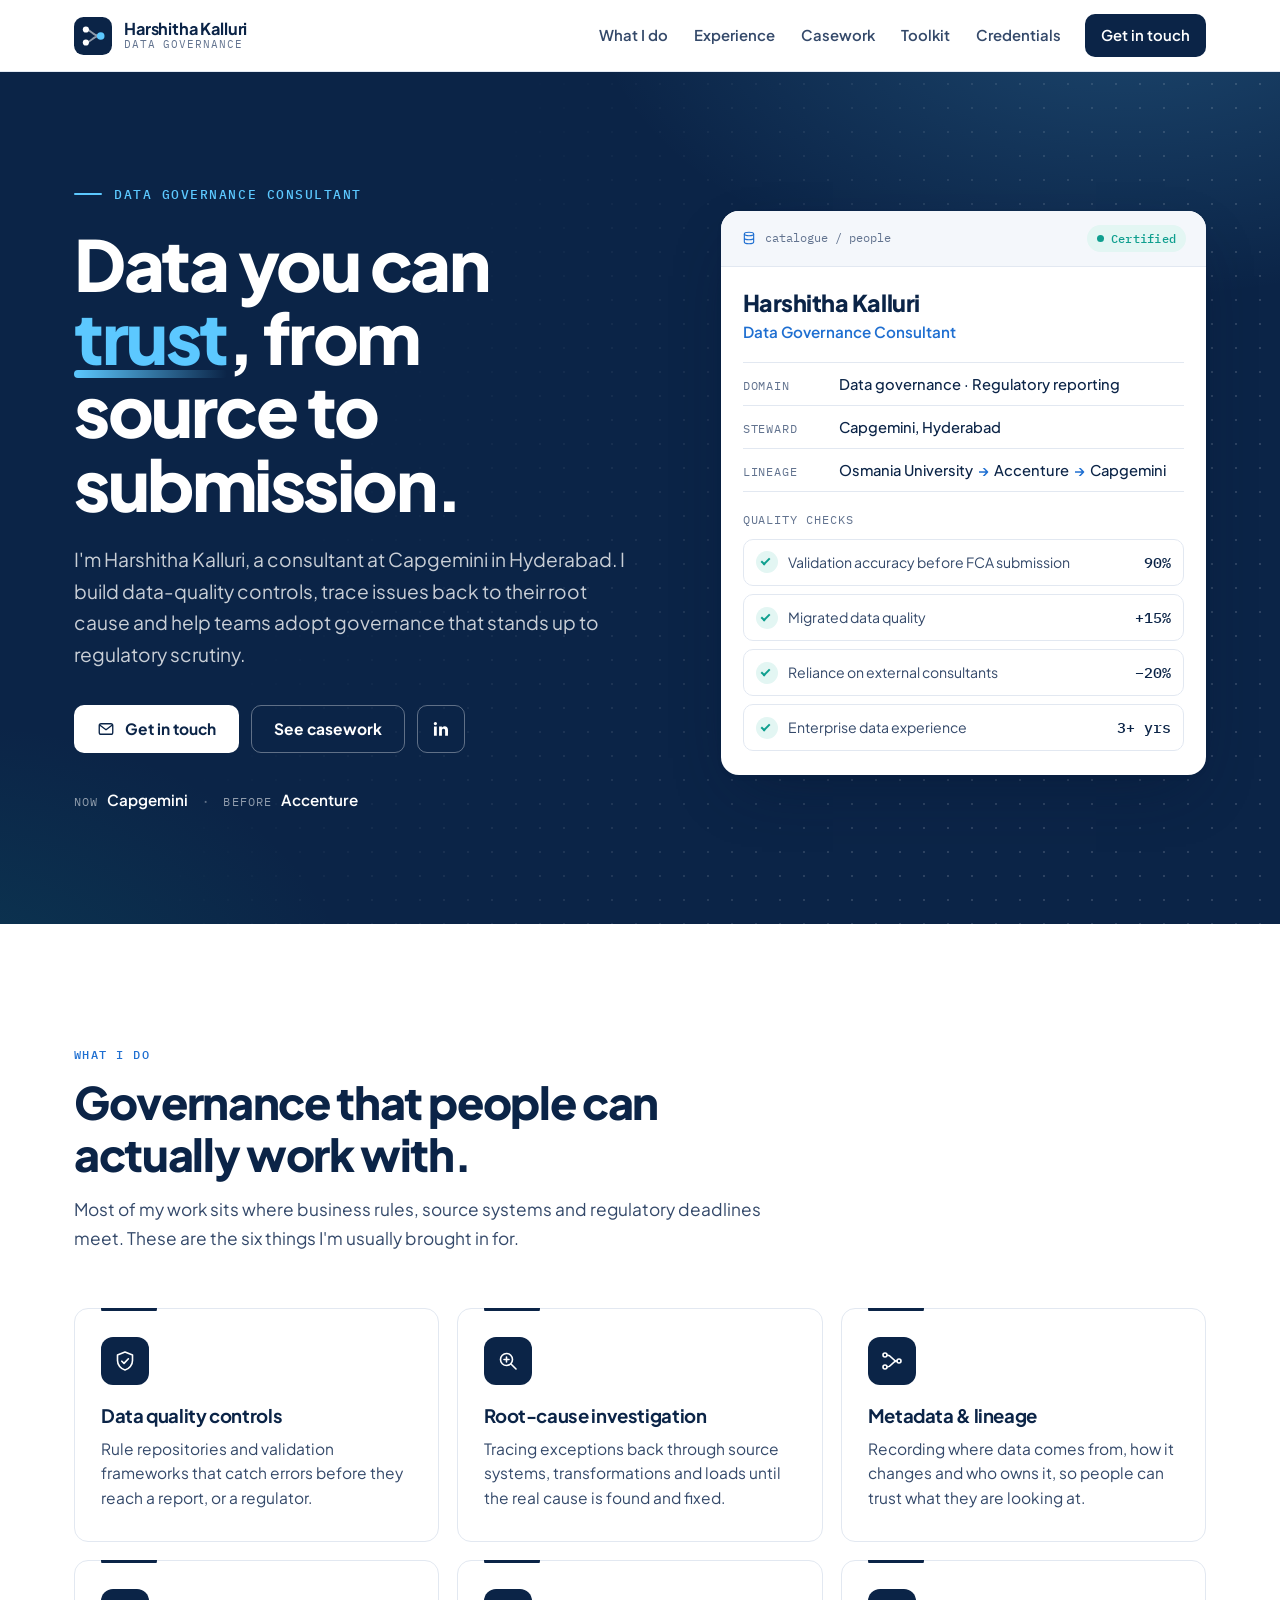
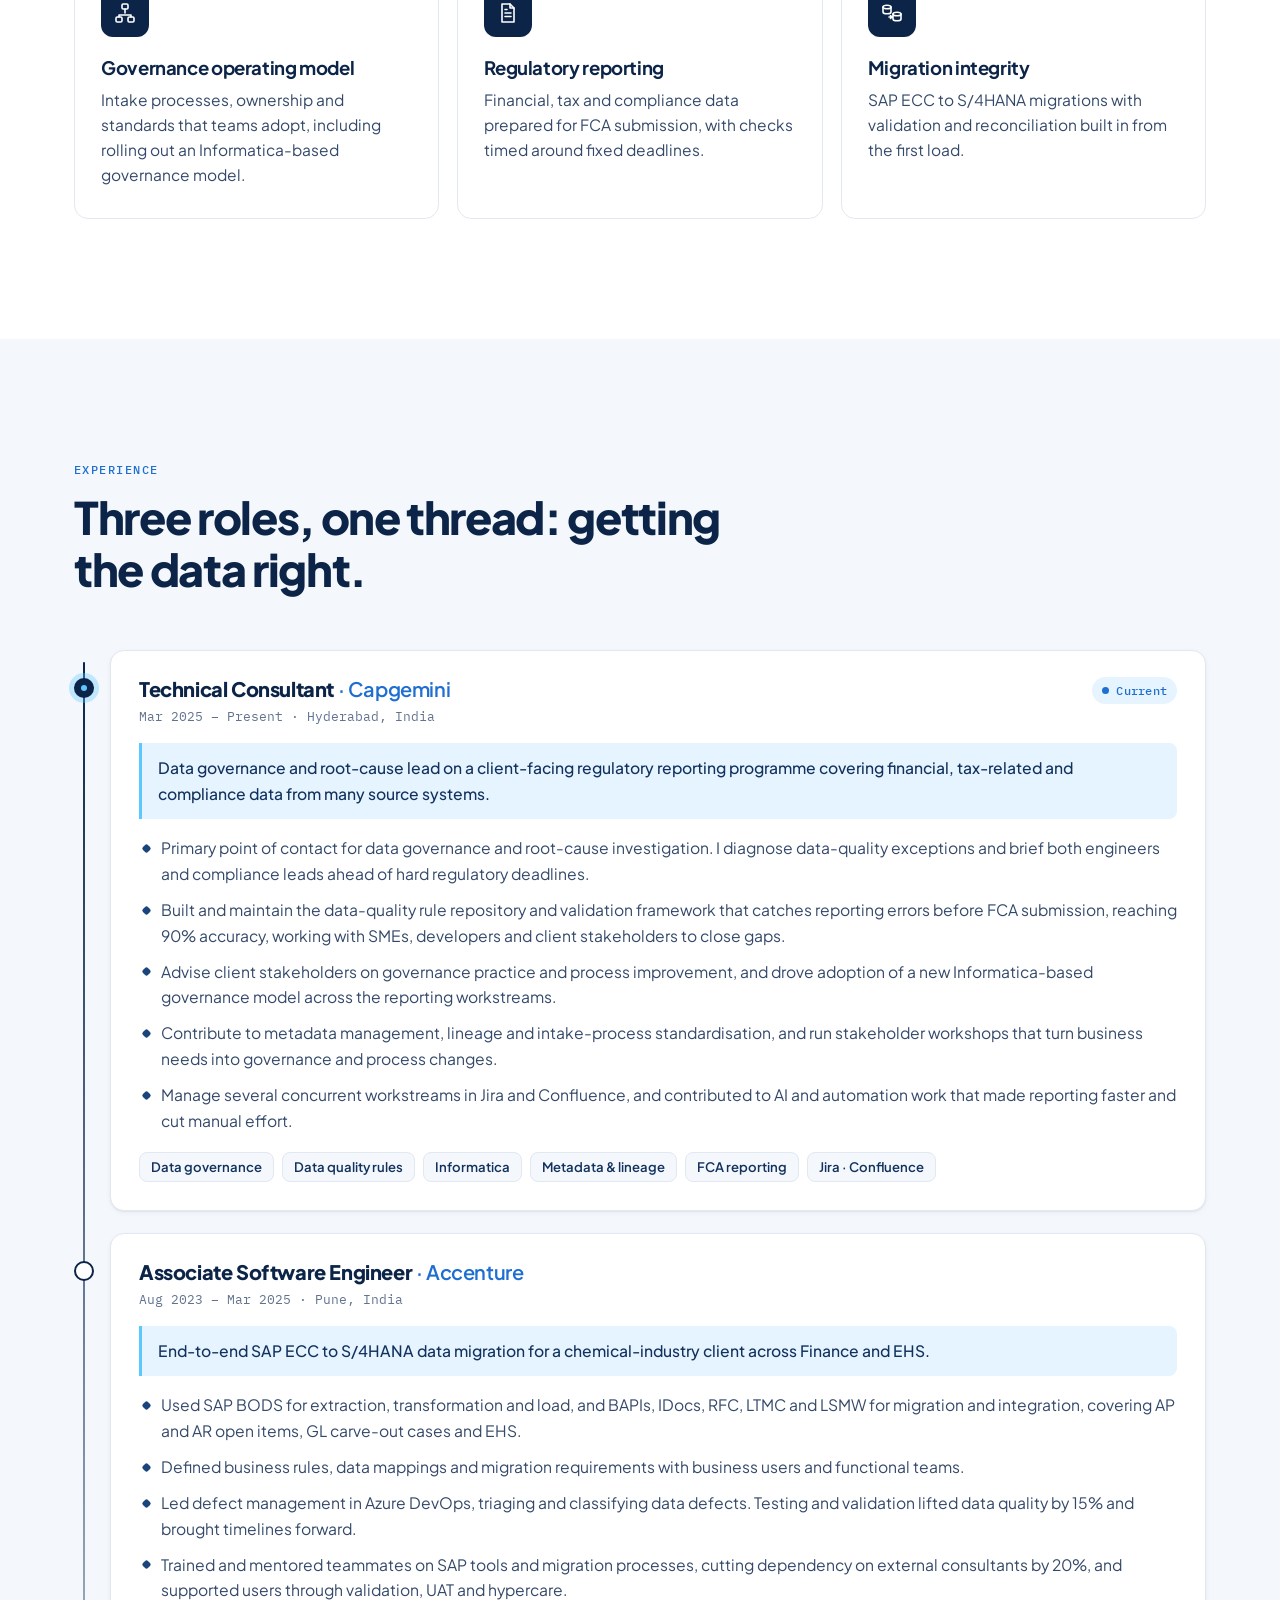
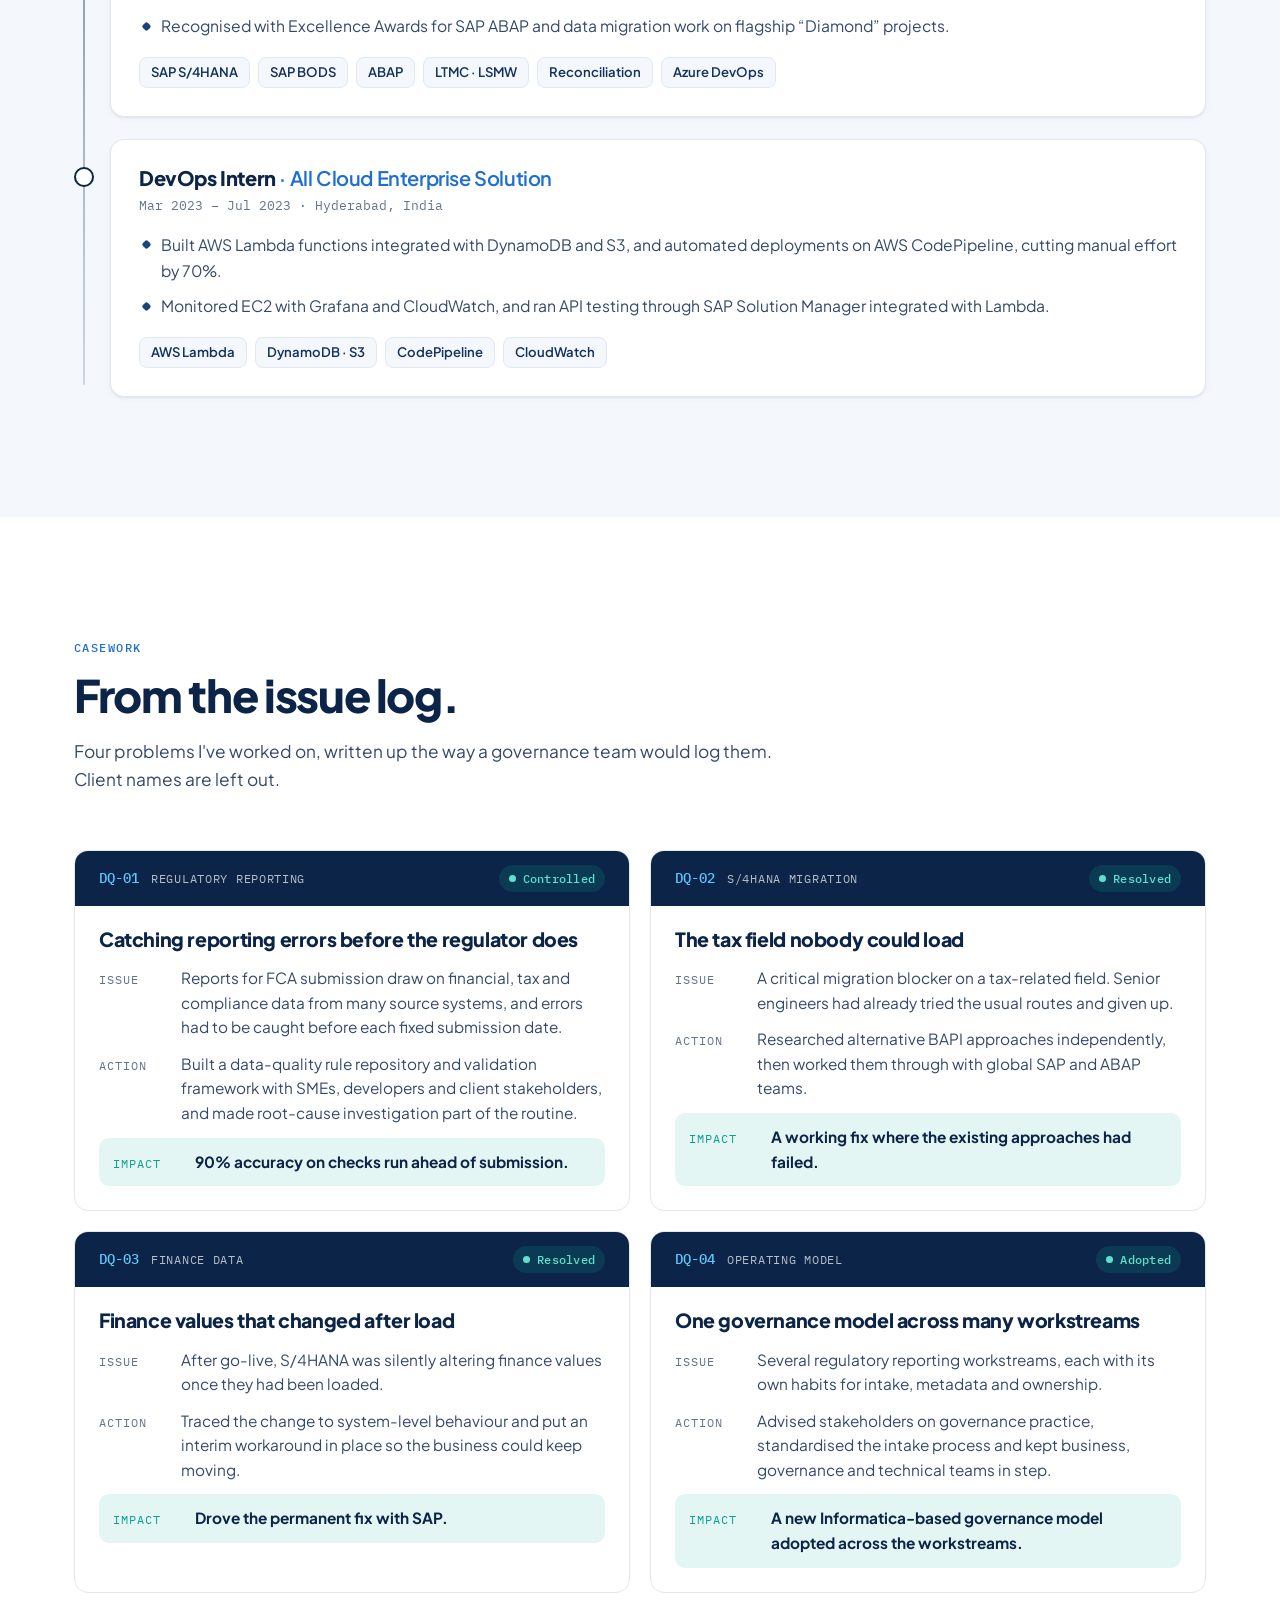
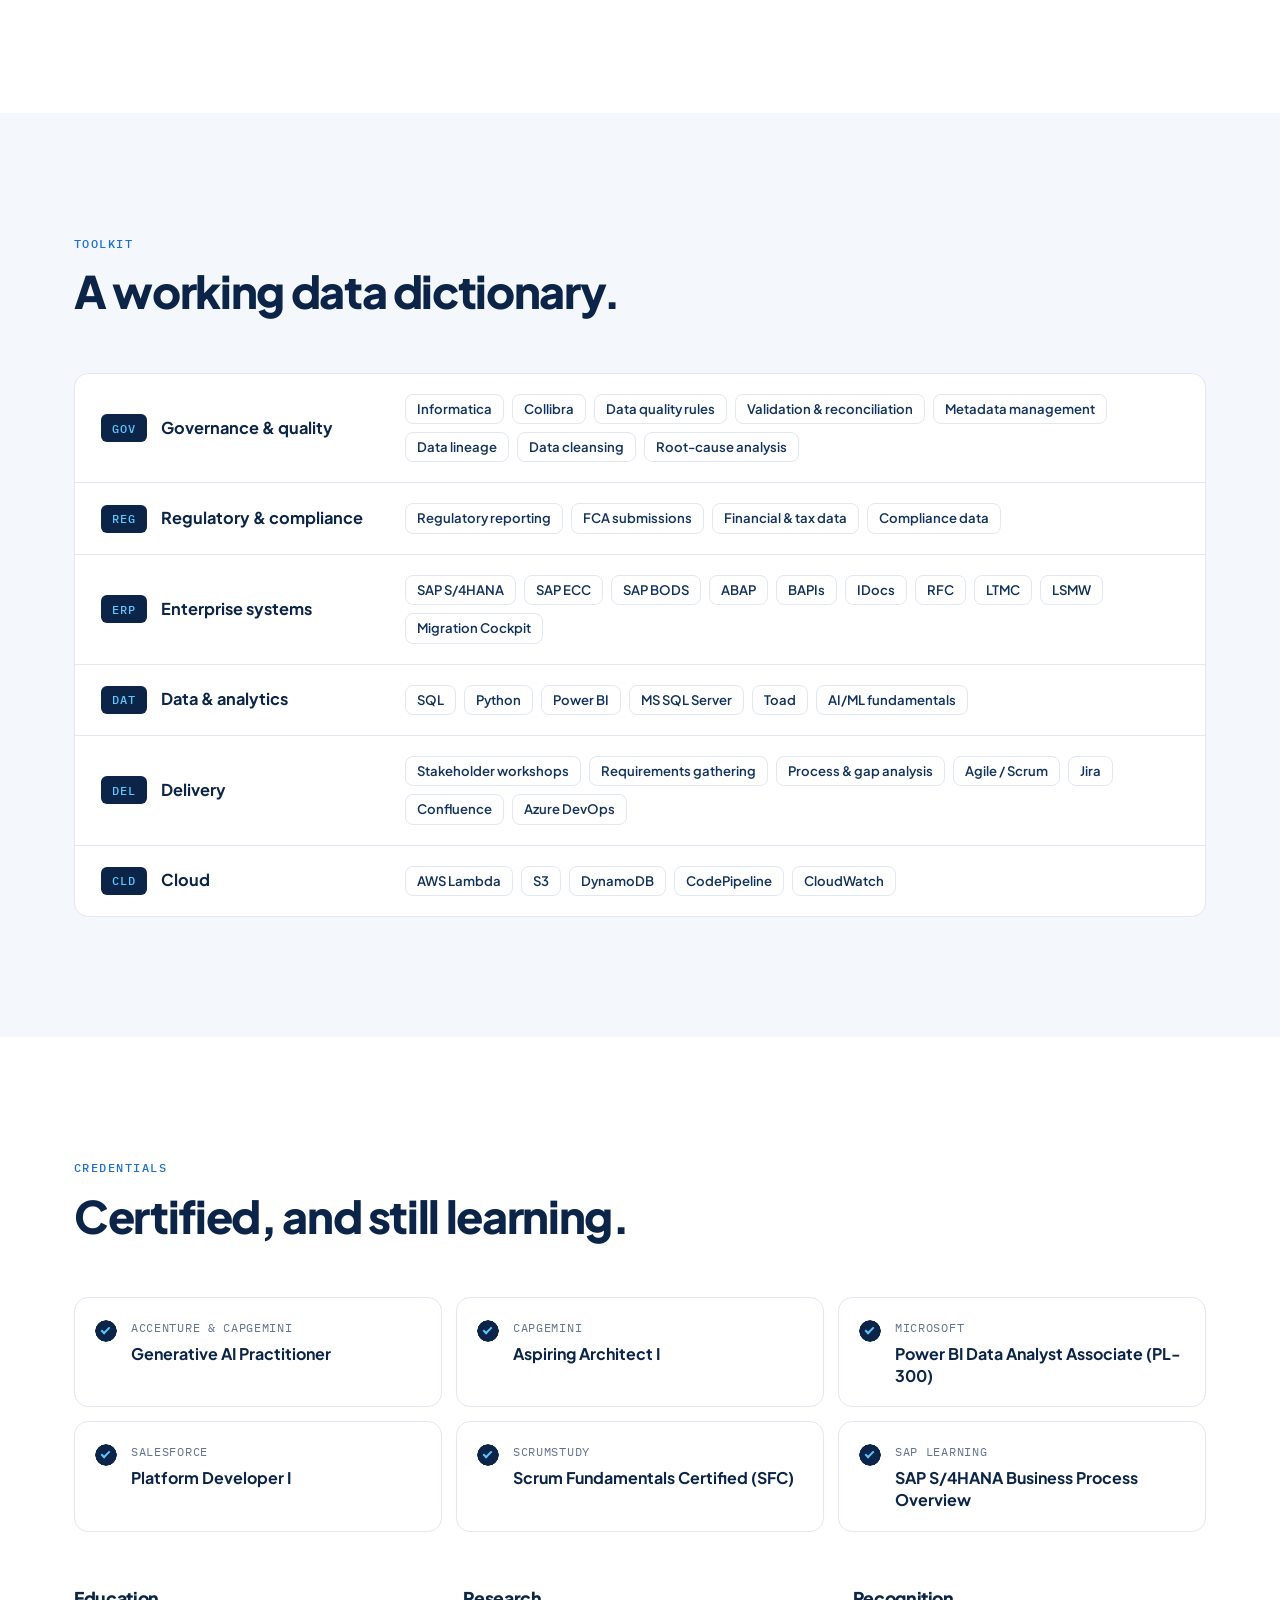
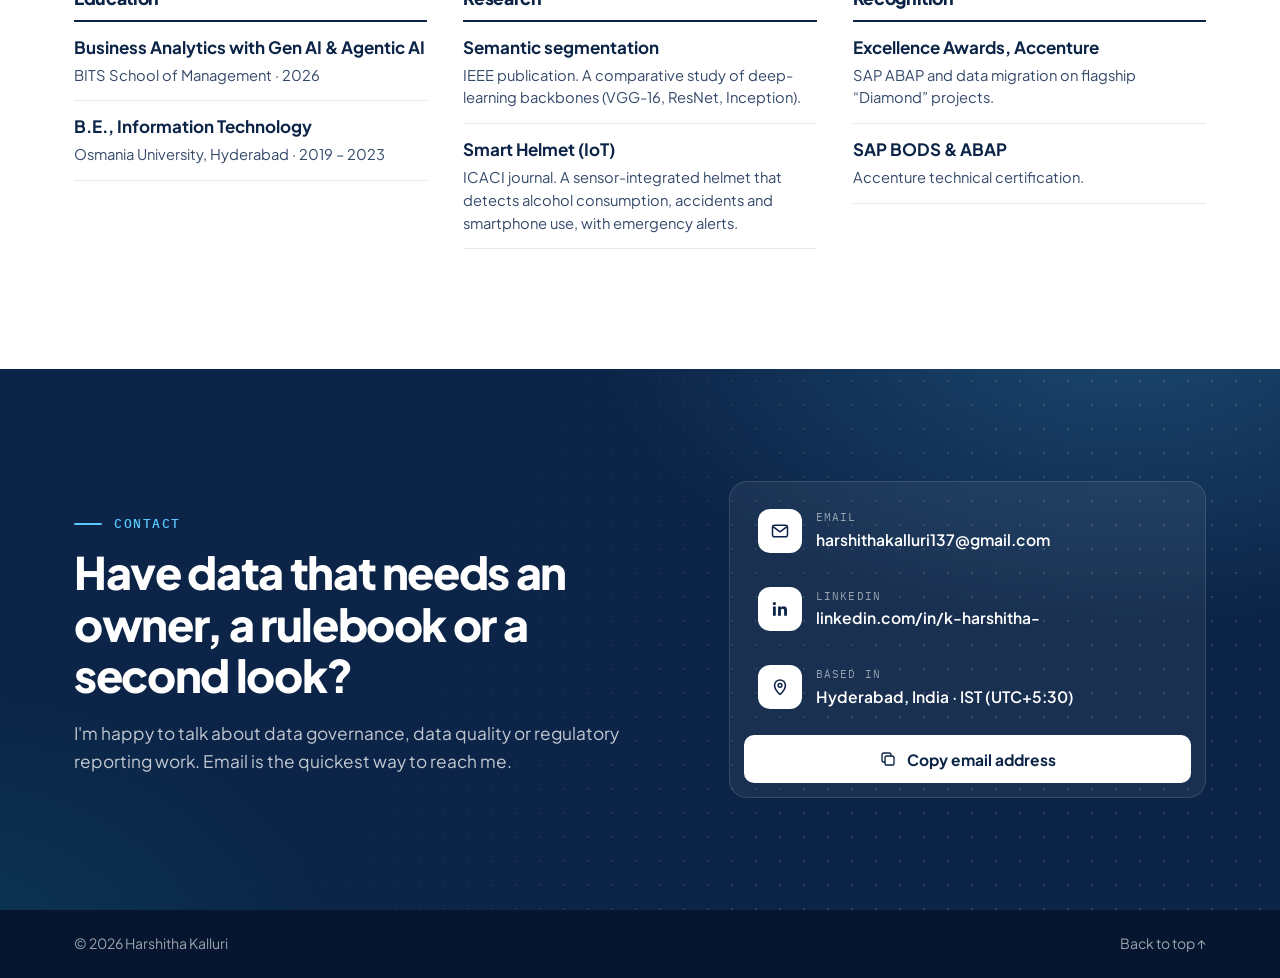
==== commit 5e85ae43: "Redesign as a data governance site and move hosting to Vercel New navy-and-white design positioned a" ====
--- a/index.html
+++ b/index.html
@@ -3,17 +3,16 @@
 <head>
   <meta charset="utf-8">
   <meta name="viewport" content="width=device-width, initial-scale=1">
-  <title>Harshitha Kalluri · Technical Consultant</title>
-  <meta name="description" content="Harshitha Kalluri is a technical consultant at Capgemini in Hyderabad, working on data governance, regulatory reporting and SAP S/4HANA data migration.">
+  <title>Harshitha Kalluri · Data Governance Consultant</title>
+  <meta name="description" content="Harshitha Kalluri is a data governance consultant in Hyderabad, working on data quality, lineage, regulatory reporting and SAP S/4HANA data migration.">
   <meta name="author" content="Harshitha Kalluri">
   <link rel="canonical" href="https://harshitha.vedantam.co/">
-  <meta name="theme-color" content="#f6f3ec" media="(prefers-color-scheme: light)">
-  <meta name="theme-color" content="#121019" media="(prefers-color-scheme: dark)">
+  <meta name="theme-color" content="#0b2447">
 
   <meta property="og:type" content="profile">
   <meta property="og:site_name" content="Harshitha Kalluri">
-  <meta property="og:title" content="Harshitha Kalluri · Technical Consultant">
-  <meta property="og:description" content="Data governance, regulatory reporting and SAP S/4HANA data migration. Capgemini, Hyderabad.">
+  <meta property="og:title" content="Harshitha Kalluri · Data Governance Consultant">
+  <meta property="og:description" content="Data quality, lineage and governance for regulatory reporting and SAP S/4HANA programmes. Hyderabad, India.">
   <meta property="og:url" content="https://harshitha.vedantam.co/">
   <meta property="og:image" content="https://harshitha.vedantam.co/assets/img/og-card.png">
   <meta property="og:image:width" content="1200">
@@ -21,8 +20,8 @@
   <meta property="profile:first_name" content="Harshitha">
   <meta property="profile:last_name" content="Kalluri">
   <meta name="twitter:card" content="summary_large_image">
-  <meta name="twitter:title" content="Harshitha Kalluri · Technical Consultant">
-  <meta name="twitter:description" content="Data governance, regulatory reporting and SAP S/4HANA data migration.">
+  <meta name="twitter:title" content="Harshitha Kalluri · Data Governance Consultant">
+  <meta name="twitter:description" content="Data quality, lineage and governance for regulatory reporting and SAP S/4HANA programmes.">
   <meta name="twitter:image" content="https://harshitha.vedantam.co/assets/img/og-card.png">
 
   <link rel="icon" href="/favicon.svg" type="image/svg+xml">
@@ -31,21 +30,9 @@
 
   <link rel="preconnect" href="https://fonts.googleapis.com">
   <link rel="preconnect" href="https://fonts.gstatic.com" crossorigin>
-  <link href="https://fonts.googleapis.com/css2?family=Fraunces:ital,opsz,wght@0,9..144,400..700;1,9..144,400..600&family=Inter:wght@400;500;600&family=JetBrains+Mono:wght@400;500&display=swap" rel="stylesheet">
+  <link href="https://fonts.googleapis.com/css2?family=Plus+Jakarta+Sans:wght@400;500;600;700;800&family=IBM+Plex+Mono:wght@400;500&display=swap" rel="stylesheet">
   <link rel="stylesheet" href="/assets/style.css">
-
-  <script>
-    // Set the theme before first paint so there is no flash.
-    (function () {
-      var t = null;
-      try { t = localStorage.getItem('theme'); } catch (e) {}
-      if (t !== 'light' && t !== 'dark') {
-        t = window.matchMedia && window.matchMedia('(prefers-color-scheme: dark)').matches ? 'dark' : 'light';
-      }
-      document.documentElement.setAttribute('data-theme', t);
-      document.documentElement.classList.add('js');
-    })();
-  </script>
+  <script>document.documentElement.classList.add('js');</script>
 
   <script type="application/ld+json">
   {
@@ -53,14 +40,14 @@
     "@type": "Person",
     "name": "Harshitha Kalluri",
     "url": "https://harshitha.vedantam.co/",
-    "jobTitle": "Technical Consultant",
+    "jobTitle": "Data Governance Consultant",
     "worksFor": { "@type": "Organization", "name": "Capgemini" },
     "address": { "@type": "PostalAddress", "addressLocality": "Hyderabad", "addressCountry": "IN" },
     "alumniOf": [
       { "@type": "CollegeOrUniversity", "name": "Osmania University" },
       { "@type": "CollegeOrUniversity", "name": "BITS School of Management (BITSoM)" }
     ],
-    "knowsAbout": ["Data governance", "Regulatory reporting", "Data quality", "SAP S/4HANA", "SAP BODS", "ERP data migration", "ABAP"],
+    "knowsAbout": ["Data governance", "Data quality", "Data lineage", "Metadata management", "Regulatory reporting", "Informatica", "SAP S/4HANA", "Data migration"],
     "sameAs": ["https://www.linkedin.com/in/k-harshitha-/"]
   }
   </script>
@@ -71,212 +58,197 @@
   <header class="site-header" id="top">
     <div class="container header-inner">
       <a class="brand" href="#top" aria-label="Harshitha Kalluri, back to top">
-        <span class="brand-mark" aria-hidden="true">HK</span>
-        <span class="brand-name">Harshitha Kalluri</span>
+        <svg class="brand-mark" viewBox="0 0 32 32" aria-hidden="true">
+          <rect width="32" height="32" rx="8"/>
+          <path d="M10 10.5 C 15 10.5, 15 16, 22 16 M10 21.5 C 15 21.5, 15 16, 22 16"/>
+          <circle cx="10" cy="10.5" r="2.6"/><circle cx="10" cy="21.5" r="2.6"/><circle class="brand-node" cx="22.5" cy="16" r="3.2"/>
+        </svg>
+        <span class="brand-text">
+          <span class="brand-name">Harshitha Kalluri</span>
+          <span class="brand-role">Data Governance</span>
+        </span>
       </a>
 
       <nav class="nav" id="site-nav" aria-label="Primary">
-        <a href="#about">About</a>
+        <a href="#services">What I do</a>
         <a href="#experience">Experience</a>
-        <a href="#work">Case notes</a>
+        <a href="#casework">Casework</a>
         <a href="#toolkit">Toolkit</a>
         <a href="#credentials">Credentials</a>
-        <a href="#contact" class="nav-cta">Contact</a>
+        <a href="#contact" class="nav-cta">Get in touch</a>
       </nav>
 
-      <div class="header-actions">
-        <button class="icon-btn theme-toggle" type="button" aria-label="Switch colour theme">
-          <svg class="icon-sun" viewBox="0 0 24 24" aria-hidden="true"><circle cx="12" cy="12" r="4.2"/><path d="M12 2.5v2.2M12 19.3v2.2M4.6 4.6l1.6 1.6M17.8 17.8l1.6 1.6M2.5 12h2.2M19.3 12h2.2M4.6 19.4l1.6-1.6M17.8 6.2l1.6-1.6"/></svg>
-          <svg class="icon-moon" viewBox="0 0 24 24" aria-hidden="true"><path d="M20.2 14.6A8.4 8.4 0 0 1 9.4 3.8a8.4 8.4 0 1 0 10.8 10.8Z"/></svg>
-        </button>
-        <button class="icon-btn menu-toggle" type="button" aria-label="Open menu" aria-expanded="false" aria-controls="site-nav">
-          <span></span><span></span>
-        </button>
-      </div>
+      <button class="menu-toggle" type="button" aria-label="Open menu" aria-expanded="false" aria-controls="site-nav">
+        <span></span><span></span><span></span>
+      </button>
     </div>
   </header>
 
   <main id="main">
     <!-- Hero -->
     <section class="hero">
-      <div class="hero-grid-bg" aria-hidden="true"></div>
+      <div class="hero-bg" aria-hidden="true"></div>
       <div class="container hero-inner">
         <div class="hero-copy">
-          <p class="eyebrow reveal"><span class="status-dot" aria-hidden="true"></span>Technical Consultant at Capgemini<span class="eyebrow-place"> · Hyderabad</span></p>
-          <h1 class="reveal">Harshitha <em>Kalluri</em></h1>
-          <p class="hero-lede reveal">I help enterprises trust their data: moving it safely into SAP S/4HANA, governing it across source systems, and catching reporting errors before they reach a regulator.</p>
+          <p class="kicker reveal">Data Governance Consultant</p>
+          <h1 class="reveal">Data you can <span class="hl">trust</span>, from source to submission.</h1>
+          <p class="hero-lede reveal">I'm Harshitha Kalluri, a consultant at Capgemini in Hyderabad. I build data-quality controls, trace issues back to their root cause and help teams adopt governance that stands up to regulatory scrutiny.</p>
           <div class="hero-actions reveal">
-            <a class="btn btn-primary js-email" href="#contact" data-u="harshithakalluri137" data-d="gmail.com">
+            <a class="btn btn-light js-email" href="#contact" data-u="harshithakalluri137" data-d="gmail.com">
               <svg viewBox="0 0 24 24" aria-hidden="true"><rect x="3" y="5" width="18" height="14" rx="2.5"/><path d="m4 7 8 6 8-6"/></svg>
-              Email me
+              Get in touch
             </a>
-            <a class="btn btn-ghost" href="https://www.linkedin.com/in/k-harshitha-/" target="_blank" rel="noopener">
-              <svg viewBox="0 0 24 24" aria-hidden="true"><rect x="3" y="3" width="18" height="18" rx="3"/><path d="M8 10.5V16M8 7.6v.1M11.5 16v-5.5M11.5 13c0-1.6 1-2.6 2.4-2.6s2.1 1 2.1 2.6V16"/></svg>
-              LinkedIn
+            <a class="btn btn-outline-light" href="#casework">See casework</a>
+            <a class="icon-link" href="https://www.linkedin.com/in/k-harshitha-/" target="_blank" rel="noopener" aria-label="LinkedIn profile">
+              <svg viewBox="0 0 24 24" aria-hidden="true"><path d="M6.94 8.98H3.56V20h3.38V8.98ZM5.25 3.5a1.96 1.96 0 1 0 0 3.92 1.96 1.96 0 0 0 0-3.92ZM20.44 13.4c0-3.02-1.61-4.67-4.06-4.67-1.86 0-2.82 1.02-3.29 1.74V8.98H9.71c.04.98 0 11.02 0 11.02h3.38v-6.15c0-.33.02-.66.12-.9.27-.66.87-1.34 1.88-1.34 1.33 0 1.86 1.01 1.86 2.5V20h3.38l.11-6.6Z"/></svg>
             </a>
           </div>
-          <ul class="hero-tags reveal" aria-label="Focus areas">
-            <li>Data governance</li>
-            <li>Regulatory reporting</li>
-            <li>SAP S/4HANA migration</li>
-            <li>Data quality</li>
-          </ul>
-        </div>
-
-        <figure class="lineage reveal" aria-labelledby="lineage-caption">
-          <div class="lineage-bar">
-            <span class="lineage-dots" aria-hidden="true"><i></i><i></i><i></i></span>
-            <span class="lineage-title">lineage / source → submission</span>
-          </div>
-          <svg class="lineage-svg" viewBox="0 0 480 360" role="img" aria-label="Diagram: data flows from SAP ECC, finance, tax and compliance sources through BODS ETL and a data-quality rule repository into SAP S/4HANA and a validated FCA submission.">
-            <g class="edges">
-              <path d="M136 52 C 166 52, 160 92, 190 92"/>
-              <path d="M136 132 C 166 132, 160 92, 190 92"/>
-              <path d="M136 132 C 166 132, 160 252, 190 252"/>
-              <path d="M136 212 C 166 212, 160 252, 190 252"/>
-              <path d="M136 292 C 166 292, 160 252, 190 252"/>
-              <path d="M306 92 L 344 92"/>
-              <path d="M306 252 L 344 252"/>
-              <path d="M402 114 C 402 170, 248 176, 248 230" class="edge-soft"/>
-            </g>
-            <g class="edges-flow" aria-hidden="true">
-              <path d="M136 52 C 166 52, 160 92, 190 92"/>
-              <path d="M136 132 C 166 132, 160 92, 190 92"/>
-              <path d="M136 132 C 166 132, 160 252, 190 252"/>
-              <path d="M136 212 C 166 212, 160 252, 190 252"/>
-              <path d="M136 292 C 166 292, 160 252, 190 252"/>
-              <path d="M306 92 L 344 92"/>
-              <path d="M306 252 L 344 252"/>
-              <path d="M402 114 C 402 170, 248 176, 248 230"/>
-            </g>
-
-            <g class="node node-src"><rect x="20" y="30" width="116" height="44" rx="10"/><circle cx="38" cy="52" r="4"/><text x="50" y="56">SAP ECC</text></g>
-            <g class="node node-src"><rect x="20" y="110" width="116" height="44" rx="10"/><circle cx="38" cy="132" r="4"/><text x="50" y="136">Finance</text></g>
-            <g class="node node-src"><rect x="20" y="190" width="116" height="44" rx="10"/><circle cx="38" cy="212" r="4"/><text x="50" y="216">Tax</text></g>
-            <g class="node node-src"><rect x="20" y="270" width="116" height="44" rx="10"/><circle cx="38" cy="292" r="4"/><text x="50" y="296">Compliance</text></g>
-
-            <g class="node node-mid"><rect x="190" y="70" width="116" height="44" rx="10"/><text x="248" y="96" text-anchor="middle">BODS · ETL</text></g>
-            <g class="node node-mid"><rect x="190" y="230" width="116" height="44" rx="10"/><text x="248" y="256" text-anchor="middle">DQ rules</text></g>
-
-            <g class="node node-out"><rect x="344" y="70" width="116" height="44" rx="10"/><text x="402" y="96" text-anchor="middle">S/4HANA</text></g>
-            <g class="node node-out"><rect x="344" y="230" width="116" height="44" rx="10"/><text x="402" y="256" text-anchor="middle">FCA report</text></g>
-
-            <g class="check" transform="translate(452 70)"><circle r="9"/><path d="M-4 0.5 l2.6 2.6 L4.2 -3"/></g>
-            <g class="check" transform="translate(452 230)"><circle r="9"/><path d="M-4 0.5 l2.6 2.6 L4.2 -3"/></g>
-
-            <text class="lane-label" x="20" y="344">sources</text>
-            <text class="lane-label" x="248" y="344" text-anchor="middle">transform · validate</text>
-            <text class="lane-label" x="460" y="344" text-anchor="end">deliver</text>
-          </svg>
-          <figcaption id="lineage-caption">Every record traced from source system to submission.</figcaption>
-        </figure>
-      </div>
-    </section>
-
-    <!-- Numbers -->
-    <section class="stats" aria-label="Highlights in numbers">
-      <div class="container stats-grid">
-        <div class="stat reveal"><span class="stat-num" data-count="3" data-suffix="+">3+</span><span class="stat-label">years in enterprise data, SAP and governance</span></div>
-        <div class="stat reveal"><span class="stat-num" data-count="90" data-suffix="%">90%</span><span class="stat-label">accuracy from the validation framework run before FCA submission</span></div>
-        <div class="stat reveal"><span class="stat-num" data-count="15" data-suffix="%">15%</span><span class="stat-label">lift in migrated data quality through testing and validation</span></div>
-        <div class="stat reveal"><span class="stat-num" data-count="20" data-suffix="%">20%</span><span class="stat-label">less reliance on external consultants after training the team</span></div>
-      </div>
-    </section>
-
-    <!-- About -->
-    <section class="section" id="about">
+          <p class="hero-orgs reveal"><span>Now</span> Capgemini <i aria-hidden="true">·</i> <span>Before</span> Accenture</p>
+        </div>
+
+        <aside class="record reveal" aria-label="Profile summary, styled as a data catalogue record">
+          <div class="record-head">
+            <span class="record-type">
+              <svg viewBox="0 0 24 24" aria-hidden="true"><ellipse cx="12" cy="6" rx="7" ry="2.6"/><path d="M5 6v12c0 1.4 3.1 2.6 7 2.6s7-1.2 7-2.6V6M5 12c0 1.4 3.1 2.6 7 2.6s7-1.2 7-2.6"/></svg>
+              catalogue / people
+            </span>
+            <span class="badge badge-pass"><i aria-hidden="true"></i>Certified</span>
+          </div>
+          <div class="record-body">
+            <p class="record-name">Harshitha Kalluri</p>
+            <p class="record-role">Data Governance Consultant</p>
+            <dl class="record-fields">
+              <div><dt>Domain</dt><dd>Data governance · Regulatory reporting</dd></div>
+              <div><dt>Steward</dt><dd>Capgemini, Hyderabad</dd></div>
+              <div><dt>Lineage</dt><dd>Osmania University <b aria-hidden="true">→</b> Accenture <b aria-hidden="true">→</b> Capgemini</dd></div>
+            </dl>
+            <p class="record-label">Quality checks</p>
+            <ul class="checks">
+              <li><span class="check-ico" aria-hidden="true"></span><span class="check-name">Validation accuracy before FCA submission</span><strong>90%</strong></li>
+              <li><span class="check-ico" aria-hidden="true"></span><span class="check-name">Migrated data quality</span><strong>+15%</strong></li>
+              <li><span class="check-ico" aria-hidden="true"></span><span class="check-name">Reliance on external consultants</span><strong>−20%</strong></li>
+              <li><span class="check-ico" aria-hidden="true"></span><span class="check-name">Enterprise data experience</span><strong>3+ yrs</strong></li>
+            </ul>
+          </div>
+        </aside>
+      </div>
+    </section>
+
+    <!-- What I do -->
+    <section class="section" id="services">
       <div class="container">
         <header class="section-head reveal">
-          <p class="section-index">01 · About</p>
-          <h2>Engineer by training, <em>consultant</em> by practice.</h2>
+          <p class="eyebrow">What I do</p>
+          <h2>Governance that people can actually work with.</h2>
+          <p class="section-lede">Most of my work sits where business rules, source systems and regulatory deadlines meet. These are the six things I'm usually brought in for.</p>
         </header>
-        <div class="about-grid">
-          <div class="about-copy reveal">
-            <p>I'm a technical consultant at Capgemini with a degree in Information Technology and more than three years across enterprise software transformation, systems integration, ERP data migration, financial data, and data quality and governance.</p>
-            <p>Right now I'm on a client-facing regulatory reporting programme that brings together financial, tax-related and compliance data from many source systems. I define the data-quality controls, investigate discrepancies when they appear, and keep business, technical and subject-matter stakeholders aligned on governance, usually with a hard regulatory deadline in view.</p>
-            <p>Before Capgemini I spent close to two years at Accenture moving a chemical-industry client from SAP ECC to S/4HANA across Finance and EHS, which is where I got used to working on the migration problems that had stalled everyone else.</p>
-          </div>
-          <aside class="facts reveal" aria-label="At a glance">
-            <dl>
-              <div><dt>Based in</dt><dd>Hyderabad, India</dd></div>
-              <div><dt>Currently</dt><dd>Technical Consultant, Capgemini</dd></div>
-              <div><dt>Focus</dt><dd>Data governance, regulatory reporting, S/4HANA data migration</dd></div>
-              <div><dt>Education</dt><dd>B.E. Information Technology, Osmania University</dd></div>
-              <div><dt>Learning</dt><dd>Business Analytics with Gen AI &amp; Agentic AI, BITSoM</dd></div>
-            </dl>
-          </aside>
+
+        <div class="services">
+          <article class="service reveal">
+            <span class="service-ico" aria-hidden="true"><svg viewBox="0 0 24 24"><path d="M12 3 4.5 6v5.5c0 4.6 3.2 8.4 7.5 9.5 4.3-1.1 7.5-4.9 7.5-9.5V6L12 3Z"/><path d="m8.8 12.2 2.2 2.2 4.4-4.6"/></svg></span>
+            <h3>Data quality controls</h3>
+            <p>Rule repositories and validation frameworks that catch errors before they reach a report, or a regulator.</p>
+          </article>
+          <article class="service reveal">
+            <span class="service-ico" aria-hidden="true"><svg viewBox="0 0 24 24"><circle cx="10.5" cy="10.5" r="6"/><path d="m15 15 5 5M8 10.5h5M10.5 8v5"/></svg></span>
+            <h3>Root-cause investigation</h3>
+            <p>Tracing exceptions back through source systems, transformations and loads until the real cause is found and fixed.</p>
+          </article>
+          <article class="service reveal">
+            <span class="service-ico" aria-hidden="true"><svg viewBox="0 0 24 24"><circle cx="5" cy="6" r="2"/><circle cx="5" cy="18" r="2"/><circle cx="19" cy="12" r="2"/><path d="M7 6c5 0 5 6 10 6M7 18c5 0 5-6 10-6"/></svg></span>
+            <h3>Metadata &amp; lineage</h3>
+            <p>Recording where data comes from, how it changes and who owns it, so people can trust what they are looking at.</p>
+          </article>
+          <article class="service reveal">
+            <span class="service-ico" aria-hidden="true"><svg viewBox="0 0 24 24"><rect x="9" y="3" width="6" height="5" rx="1.2"/><rect x="3" y="16" width="6" height="5" rx="1.2"/><rect x="15" y="16" width="6" height="5" rx="1.2"/><path d="M12 8v4M6 16v-2h12v2"/></svg></span>
+            <h3>Governance operating model</h3>
+            <p>Intake processes, ownership and standards that teams adopt, including rolling out an Informatica-based governance model.</p>
+          </article>
+          <article class="service reveal">
+            <span class="service-ico" aria-hidden="true"><svg viewBox="0 0 24 24"><path d="M6 3h8l4 4v14H6V3Z"/><path d="M14 3v4h4M9 12h6M9 15.5h6M9 8.5h2"/></svg></span>
+            <h3>Regulatory reporting</h3>
+            <p>Financial, tax and compliance data prepared for FCA submission, with checks timed around fixed deadlines.</p>
+          </article>
+          <article class="service reveal">
+            <span class="service-ico" aria-hidden="true"><svg viewBox="0 0 24 24"><ellipse cx="7" cy="6" rx="4" ry="1.8"/><path d="M3 6v5c0 1 1.8 1.8 4 1.8s4-.8 4-1.8V6"/><ellipse cx="17" cy="13" rx="4" ry="1.8"/><path d="M13 13v5c0 1 1.8 1.8 4 1.8s4-.8 4-1.8v-5M9 16h3m0 0-1.5-1.5M12 16l-1.5 1.5"/></svg></span>
+            <h3>Migration integrity</h3>
+            <p>SAP ECC to S/4HANA migrations with validation and reconciliation built in from the first load.</p>
+          </article>
         </div>
       </div>
     </section>
 
     <!-- Experience -->
-    <section class="section section-alt" id="experience">
+    <section class="section section-tint" id="experience">
       <div class="container">
         <header class="section-head reveal">
-          <p class="section-index">02 · Experience</p>
-          <h2>Where I've done the work.</h2>
+          <p class="eyebrow">Experience</p>
+          <h2>Three roles, one thread: getting the data right.</h2>
         </header>
 
         <ol class="timeline">
-          <li class="job reveal">
-            <div class="job-meta">
-              <p class="job-company">Capgemini</p>
-              <p class="job-dates">Mar 2025 – Present</p>
-              <p class="job-place">Hyderabad, India</p>
-            </div>
-            <div class="job-body">
-              <h3>Technical Consultant</h3>
-              <ul>
-                <li>Primary point of contact for data governance and root-cause investigation on a client regulatory reporting programme covering financial, tax-related and compliance data from multiple source systems. I diagnose data-quality exceptions and brief both engineers and compliance leads ahead of regulatory deadlines.</li>
-                <li>Built and maintain the data-quality rule repository and validation framework that catches reporting errors before FCA submission, reaching 90% accuracy, working directly with SMEs, developers and client stakeholders to close gaps.</li>
-                <li>Advised client stakeholders on governance practice and process improvement, driving adoption of a new Informatica-based governance model across the regulatory reporting workstreams.</li>
-                <li>Contribute to metadata management, lineage work and intake-process standardisation, and run stakeholder workshops that turn business needs into governance and process changes.</li>
-                <li>Run several concurrent workstreams (data investigation, workshops, governance activities and delivery deadlines), with requirements and governance artefacts kept in Jira and Confluence.</li>
-                <li>Contributed to AI and automation initiatives that made reporting faster and cut manual effort.</li>
-              </ul>
-              <ul class="chips" aria-label="Tools and topics">
-                <li>Data governance</li><li>Regulatory reporting</li><li>Informatica</li><li>Metadata &amp; lineage</li><li>Jira</li><li>Confluence</li>
+          <li class="role reveal">
+            <span class="role-node is-current" aria-hidden="true"></span>
+            <div class="role-card">
+              <div class="role-top">
+                <div>
+                  <h3>Technical Consultant <span class="role-org">· Capgemini</span></h3>
+                  <p class="role-meta">Mar 2025 – Present · Hyderabad, India</p>
+                </div>
+                <span class="badge badge-live"><i aria-hidden="true"></i>Current</span>
+              </div>
+              <p class="role-summary">Data governance and root-cause lead on a client-facing regulatory reporting programme covering financial, tax-related and compliance data from many source systems.</p>
+              <ul class="role-points">
+                <li>Primary point of contact for data governance and root-cause investigation. I diagnose data-quality exceptions and brief both engineers and compliance leads ahead of hard regulatory deadlines.</li>
+                <li>Built and maintain the data-quality rule repository and validation framework that catches reporting errors before FCA submission, reaching 90% accuracy, working with SMEs, developers and client stakeholders to close gaps.</li>
+                <li>Advise client stakeholders on governance practice and process improvement, and drove adoption of a new Informatica-based governance model across the reporting workstreams.</li>
+                <li>Contribute to metadata management, lineage and intake-process standardisation, and run stakeholder workshops that turn business needs into governance and process changes.</li>
+                <li>Manage several concurrent workstreams in Jira and Confluence, and contributed to AI and automation work that made reporting faster and cut manual effort.</li>
+              </ul>
+              <ul class="tags" aria-label="Tools and topics">
+                <li>Data governance</li><li>Data quality rules</li><li>Informatica</li><li>Metadata &amp; lineage</li><li>FCA reporting</li><li>Jira · Confluence</li>
               </ul>
             </div>
           </li>
 
-          <li class="job reveal">
-            <div class="job-meta">
-              <p class="job-company">Accenture</p>
-              <p class="job-dates">Aug 2023 – Mar 2025</p>
-              <p class="job-place">Pune, India</p>
-            </div>
-            <div class="job-body">
-              <h3>Associate Software Engineer</h3>
-              <ul>
-                <li>Delivered end-to-end SAP ECC to S/4HANA data migration for a chemical-industry client across Finance and EHS, using SAP BODS for extraction, transformation and load, and BAPIs, IDocs, RFC, LTMC and LSMW for migration and integration.</li>
-                <li>Worked the finance streams, including AP and AR open items and GL carve-out cases, using Microsoft SQL Server for database updates and SAP Data Services for large-scale transformations.</li>
-                <li>Led defect management in Azure DevOps, triaging and classifying data defects. Testing and validation work lifted data quality by 15% and brought timelines forward.</li>
-                <li>Trained and mentored teammates on SAP tools and migration processes, cutting dependency on external consultants by 20%.</li>
-                <li>Supported validators, users and stakeholders through validation, UAT and hypercare, and helped a Generative AI project speed up post-delivery validation.</li>
+          <li class="role reveal">
+            <span class="role-node" aria-hidden="true"></span>
+            <div class="role-card">
+              <div class="role-top">
+                <div>
+                  <h3>Associate Software Engineer <span class="role-org">· Accenture</span></h3>
+                  <p class="role-meta">Aug 2023 – Mar 2025 · Pune, India</p>
+                </div>
+              </div>
+              <p class="role-summary">End-to-end SAP ECC to S/4HANA data migration for a chemical-industry client across Finance and EHS.</p>
+              <ul class="role-points">
+                <li>Used SAP BODS for extraction, transformation and load, and BAPIs, IDocs, RFC, LTMC and LSMW for migration and integration, covering AP and AR open items, GL carve-out cases and EHS.</li>
+                <li>Defined business rules, data mappings and migration requirements with business users and functional teams.</li>
+                <li>Led defect management in Azure DevOps, triaging and classifying data defects. Testing and validation lifted data quality by 15% and brought timelines forward.</li>
+                <li>Trained and mentored teammates on SAP tools and migration processes, cutting dependency on external consultants by 20%, and supported users through validation, UAT and hypercare.</li>
                 <li>Recognised with Excellence Awards for SAP ABAP and data migration work on flagship “Diamond” projects.</li>
               </ul>
-              <ul class="chips" aria-label="Tools and topics">
-                <li>SAP S/4HANA</li><li>SAP BODS</li><li>ABAP</li><li>BAPI · IDoc · RFC</li><li>LTMC · LSMW</li><li>Azure DevOps</li>
+              <ul class="tags" aria-label="Tools and topics">
+                <li>SAP S/4HANA</li><li>SAP BODS</li><li>ABAP</li><li>LTMC · LSMW</li><li>Reconciliation</li><li>Azure DevOps</li>
               </ul>
             </div>
           </li>
 
-          <li class="job reveal">
-            <div class="job-meta">
-              <p class="job-company">All Cloud Enterprise Solution</p>
-              <p class="job-dates">Mar 2023 – Jul 2023</p>
-              <p class="job-place">Hyderabad, India</p>
-            </div>
-            <div class="job-body">
-              <h3>DevOps Intern</h3>
-              <ul>
-                <li>Built and integrated AWS Lambda functions with DynamoDB and S3.</li>
-                <li>Automated deployments with CI/CD pipelines on AWS CodePipeline, cutting manual effort by 70%.</li>
-                <li>Monitored EC2 instances with Grafana and AWS CloudWatch, and ran API testing through SAP Solution Manager integrated with Lambda.</li>
-              </ul>
-              <ul class="chips" aria-label="Tools and topics">
-                <li>AWS Lambda</li><li>DynamoDB</li><li>S3</li><li>CodePipeline</li><li>CloudWatch</li><li>Grafana</li>
+          <li class="role reveal">
+            <span class="role-node" aria-hidden="true"></span>
+            <div class="role-card">
+              <div class="role-top">
+                <div>
+                  <h3>DevOps Intern <span class="role-org">· All Cloud Enterprise Solution</span></h3>
+                  <p class="role-meta">Mar 2023 – Jul 2023 · Hyderabad, India</p>
+                </div>
+              </div>
+              <ul class="role-points">
+                <li>Built AWS Lambda functions integrated with DynamoDB and S3, and automated deployments on AWS CodePipeline, cutting manual effort by 70%.</li>
+                <li>Monitored EC2 with Grafana and CloudWatch, and ran API testing through SAP Solution Manager integrated with Lambda.</li>
+              </ul>
+              <ul class="tags" aria-label="Tools and topics">
+                <li>AWS Lambda</li><li>DynamoDB · S3</li><li>CodePipeline</li><li>CloudWatch</li>
               </ul>
             </div>
           </li>
@@ -284,53 +256,69 @@
       </div>
     </section>
 
-    <!-- Case notes -->
-    <section class="section" id="work">
+    <!-- Casework -->
+    <section class="section" id="casework">
       <div class="container">
         <header class="section-head reveal">
-          <p class="section-index">03 · Case notes</p>
-          <h2>A few problems worth <em>telling</em>.</h2>
-          <p class="section-sub">Client details are left out. The problems and what fixed them are not.</p>
+          <p class="eyebrow">Casework</p>
+          <h2>From the issue log.</h2>
+          <p class="section-lede">Four problems I've worked on, written up the way a governance team would log them. Client names are left out.</p>
         </header>
 
-        <div class="cases">
-          <article class="case reveal">
-            <p class="case-num">01</p>
+        <div class="issues">
+          <article class="issue reveal">
+            <div class="issue-head">
+              <span class="issue-id">DQ-01</span>
+              <span class="issue-area">Regulatory reporting</span>
+              <span class="badge badge-pass"><i aria-hidden="true"></i>Controlled</span>
+            </div>
             <h3>Catching reporting errors before the regulator does</h3>
-            <dl>
-              <div><dt>Context</dt><dd>A regulatory reporting programme drawing financial, tax-related and compliance data from many source systems, with fixed FCA submission dates.</dd></div>
-              <div><dt>Approach</dt><dd>Built a data-quality rule repository and validation framework with SMEs, developers and client stakeholders, and made root-cause investigation part of the routine.</dd></div>
-              <div class="case-outcome"><dt>Outcome</dt><dd>90% accuracy on checks run ahead of submission.</dd></div>
+            <dl class="issue-fields">
+              <div><dt>Issue</dt><dd>Reports for FCA submission draw on financial, tax and compliance data from many source systems, and errors had to be caught before each fixed submission date.</dd></div>
+              <div><dt>Action</dt><dd>Built a data-quality rule repository and validation framework with SMEs, developers and client stakeholders, and made root-cause investigation part of the routine.</dd></div>
+              <div class="issue-impact"><dt>Impact</dt><dd>90% accuracy on checks run ahead of submission.</dd></div>
             </dl>
           </article>
 
-          <article class="case reveal">
-            <p class="case-num">02</p>
+          <article class="issue reveal">
+            <div class="issue-head">
+              <span class="issue-id">DQ-02</span>
+              <span class="issue-area">S/4HANA migration</span>
+              <span class="badge badge-pass"><i aria-hidden="true"></i>Resolved</span>
+            </div>
             <h3>The tax field nobody could load</h3>
-            <dl>
-              <div><dt>Context</dt><dd>A critical S/4HANA migration blocker on a tax-related field. Senior engineers had already tried the usual routes and given up.</dd></div>
-              <div><dt>Approach</dt><dd>Researched alternative BAPI approaches on my own, then worked it through with global SAP and ABAP teams.</dd></div>
-              <div class="case-outcome"><dt>Outcome</dt><dd>A working fix where the existing approaches had failed.</dd></div>
+            <dl class="issue-fields">
+              <div><dt>Issue</dt><dd>A critical migration blocker on a tax-related field. Senior engineers had already tried the usual routes and given up.</dd></div>
+              <div><dt>Action</dt><dd>Researched alternative BAPI approaches independently, then worked them through with global SAP and ABAP teams.</dd></div>
+              <div class="issue-impact"><dt>Impact</dt><dd>A working fix where the existing approaches had failed.</dd></div>
             </dl>
           </article>
 
-          <article class="case reveal">
-            <p class="case-num">03</p>
+          <article class="issue reveal">
+            <div class="issue-head">
+              <span class="issue-id">DQ-03</span>
+              <span class="issue-area">Finance data</span>
+              <span class="badge badge-pass"><i aria-hidden="true"></i>Resolved</span>
+            </div>
             <h3>Finance values that changed after load</h3>
-            <dl>
-              <div><dt>Context</dt><dd>After go-live, S/4HANA was silently altering finance values once they had been loaded.</dd></div>
-              <div><dt>Approach</dt><dd>Traced the change to system-level behaviour and put an interim workaround in place so the business could keep moving.</dd></div>
-              <div class="case-outcome"><dt>Outcome</dt><dd>Drove the permanent fix with SAP.</dd></div>
+            <dl class="issue-fields">
+              <div><dt>Issue</dt><dd>After go-live, S/4HANA was silently altering finance values once they had been loaded.</dd></div>
+              <div><dt>Action</dt><dd>Traced the change to system-level behaviour and put an interim workaround in place so the business could keep moving.</dd></div>
+              <div class="issue-impact"><dt>Impact</dt><dd>Drove the permanent fix with SAP.</dd></div>
             </dl>
           </article>
 
-          <article class="case reveal">
-            <p class="case-num">04</p>
+          <article class="issue reveal">
+            <div class="issue-head">
+              <span class="issue-id">DQ-04</span>
+              <span class="issue-area">Operating model</span>
+              <span class="badge badge-pass"><i aria-hidden="true"></i>Adopted</span>
+            </div>
             <h3>One governance model across many workstreams</h3>
-            <dl>
-              <div><dt>Context</dt><dd>Several regulatory reporting workstreams, each with its own habits for intake, metadata and ownership.</dd></div>
-              <div><dt>Approach</dt><dd>Advised client stakeholders on governance practice, standardised the intake process and kept business, governance and technical teams in step.</dd></div>
-              <div class="case-outcome"><dt>Outcome</dt><dd>Adoption of a new Informatica-based governance model across the workstreams.</dd></div>
+            <dl class="issue-fields">
+              <div><dt>Issue</dt><dd>Several regulatory reporting workstreams, each with its own habits for intake, metadata and ownership.</dd></div>
+              <div><dt>Action</dt><dd>Advised stakeholders on governance practice, standardised the intake process and kept business, governance and technical teams in step.</dd></div>
+              <div class="issue-impact"><dt>Impact</dt><dd>A new Informatica-based governance model adopted across the workstreams.</dd></div>
             </dl>
           </article>
         </div>
@@ -338,37 +326,37 @@
     </section>
 
     <!-- Toolkit -->
-    <section class="section section-alt" id="toolkit">
+    <section class="section section-tint" id="toolkit">
       <div class="container">
         <header class="section-head reveal">
-          <p class="section-index">04 · Toolkit</p>
-          <h2>What I work with.</h2>
+          <p class="eyebrow">Toolkit</p>
+          <h2>A working data dictionary.</h2>
         </header>
 
-        <div class="skills">
-          <div class="skill-group reveal">
-            <h3><span class="skill-icon" aria-hidden="true">▣</span>Enterprise software</h3>
-            <ul class="chips">
-              <li>SAP S/4HANA</li><li>SAP ECC</li><li>SAP BODS</li><li>ABAP</li><li>BAPIs</li><li>IDocs</li><li>RFC</li><li>LTMC</li><li>LSMW</li><li>Migration Cockpit</li><li>System integration</li>
-            </ul>
-          </div>
-          <div class="skill-group reveal">
-            <h3><span class="skill-icon" aria-hidden="true">◇</span>Data &amp; analytics</h3>
-            <ul class="chips">
-              <li>SQL</li><li>Python</li><li>Power BI</li><li>Data cleansing</li><li>Validation &amp; reconciliation</li><li>Data quality management</li><li>Data governance</li><li>Metadata &amp; lineage</li><li>AI/ML fundamentals</li>
-            </ul>
-          </div>
-          <div class="skill-group reveal">
-            <h3><span class="skill-icon" aria-hidden="true">○</span>Consulting &amp; delivery</h3>
-            <ul class="chips">
-              <li>Stakeholder management</li><li>Requirements gathering</li><li>Process &amp; gap analysis</li><li>Root-cause analysis</li><li>Regulatory reporting</li><li>Compliance</li><li>Agile / Scrum</li><li>Multi-engagement delivery</li>
-            </ul>
-          </div>
-          <div class="skill-group reveal">
-            <h3><span class="skill-icon" aria-hidden="true">△</span>Platforms &amp; tools</h3>
-            <ul class="chips">
-              <li>Informatica</li><li>Collibra</li><li>Jira</li><li>Confluence</li><li>Azure DevOps</li><li>MS SQL Server</li><li>Toad</li><li>AWS</li>
-            </ul>
+        <div class="dictionary reveal">
+          <div class="dict-row">
+            <div class="dict-term"><span class="dict-code">GOV</span>Governance &amp; quality</div>
+            <ul class="tags"><li>Informatica</li><li>Collibra</li><li>Data quality rules</li><li>Validation &amp; reconciliation</li><li>Metadata management</li><li>Data lineage</li><li>Data cleansing</li><li>Root-cause analysis</li></ul>
+          </div>
+          <div class="dict-row">
+            <div class="dict-term"><span class="dict-code">REG</span>Regulatory &amp; compliance</div>
+            <ul class="tags"><li>Regulatory reporting</li><li>FCA submissions</li><li>Financial &amp; tax data</li><li>Compliance data</li></ul>
+          </div>
+          <div class="dict-row">
+            <div class="dict-term"><span class="dict-code">ERP</span>Enterprise systems</div>
+            <ul class="tags"><li>SAP S/4HANA</li><li>SAP ECC</li><li>SAP BODS</li><li>ABAP</li><li>BAPIs</li><li>IDocs</li><li>RFC</li><li>LTMC</li><li>LSMW</li><li>Migration Cockpit</li></ul>
+          </div>
+          <div class="dict-row">
+            <div class="dict-term"><span class="dict-code">DAT</span>Data &amp; analytics</div>
+            <ul class="tags"><li>SQL</li><li>Python</li><li>Power BI</li><li>MS SQL Server</li><li>Toad</li><li>AI/ML fundamentals</li></ul>
+          </div>
+          <div class="dict-row">
+            <div class="dict-term"><span class="dict-code">DEL</span>Delivery</div>
+            <ul class="tags"><li>Stakeholder workshops</li><li>Requirements gathering</li><li>Process &amp; gap analysis</li><li>Agile / Scrum</li><li>Jira</li><li>Confluence</li><li>Azure DevOps</li></ul>
+          </div>
+          <div class="dict-row">
+            <div class="dict-term"><span class="dict-code">CLD</span>Cloud</div>
+            <ul class="tags"><li>AWS Lambda</li><li>S3</li><li>DynamoDB</li><li>CodePipeline</li><li>CloudWatch</li></ul>
           </div>
         </div>
       </div>
@@ -378,75 +366,72 @@
     <section class="section" id="credentials">
       <div class="container">
         <header class="section-head reveal">
-          <p class="section-index">05 · Credentials</p>
-          <h2>Certifications, study and research.</h2>
+          <p class="eyebrow">Credentials</p>
+          <h2>Certified, and still learning.</h2>
         </header>
 
-        <div class="creds">
-          <div class="cred-col reveal">
-            <h3>Certifications</h3>
-            <ul class="cred-list">
-              <li><span>Generative AI Practitioner</span><small>Accenture &amp; Capgemini</small></li>
-              <li><span>Aspiring Architect I</span><small>Capgemini</small></li>
-              <li><span>Microsoft Power BI Data Analyst Associate (PL-300)</span><small>Microsoft</small></li>
-              <li><span>Salesforce Platform Developer I</span><small>Salesforce</small></li>
-              <li><span>Scrum Fundamentals Certified (SFC)</span><small>SCRUMstudy</small></li>
-              <li><span>SAP S/4HANA Business Process Overview</span><small>SAP Learning</small></li>
-              <li><span>SAP BODS &amp; ABAP</span><small>Accenture</small></li>
-            </ul>
-          </div>
-
-          <div class="cred-col reveal">
+        <div class="certs">
+          <div class="cert reveal"><span class="cert-issuer">Accenture &amp; Capgemini</span><span class="cert-name">Generative AI Practitioner</span></div>
+          <div class="cert reveal"><span class="cert-issuer">Capgemini</span><span class="cert-name">Aspiring Architect I</span></div>
+          <div class="cert reveal"><span class="cert-issuer">Microsoft</span><span class="cert-name">Power BI Data Analyst Associate (PL-300)</span></div>
+          <div class="cert reveal"><span class="cert-issuer">Salesforce</span><span class="cert-name">Platform Developer I</span></div>
+          <div class="cert reveal"><span class="cert-issuer">SCRUMstudy</span><span class="cert-name">Scrum Fundamentals Certified (SFC)</span></div>
+          <div class="cert reveal"><span class="cert-issuer">SAP Learning</span><span class="cert-name">SAP S/4HANA Business Process Overview</span></div>
+        </div>
+
+        <div class="cred-grid">
+          <div class="cred-block reveal">
             <h3>Education</h3>
             <ul class="cred-list">
-              <li><span>Business Analytics with Gen AI &amp; Agentic AI</span><small>BITS School of Management · 2026</small></li>
-              <li><span>B.E., Information Technology</span><small>Osmania University, Hyderabad · 2019 – 2023</small></li>
+              <li><strong>Business Analytics with Gen AI &amp; Agentic AI</strong><span>BITS School of Management · 2026</span></li>
+              <li><strong>B.E., Information Technology</strong><span>Osmania University, Hyderabad · 2019 – 2023</span></li>
             </ul>
-
-            <h3 class="cred-sub">Recognition</h3>
+          </div>
+          <div class="cred-block reveal">
+            <h3>Research</h3>
             <ul class="cred-list">
-              <li><span>Excellence Awards</span><small>Accenture · SAP ABAP and data migration on “Diamond” projects</small></li>
+              <li><strong>Semantic segmentation</strong><span>IEEE publication. A comparative study of deep-learning backbones (VGG-16, ResNet, Inception).</span></li>
+              <li><strong>Smart Helmet (IoT)</strong><span>ICACI journal. A sensor-integrated helmet that detects alcohol consumption, accidents and smartphone use, with emergency alerts.</span></li>
             </ul>
           </div>
-
-          <div class="cred-col reveal">
-            <h3>Research</h3>
-            <article class="paper">
-              <p class="paper-venue">IEEE publication</p>
-              <h4>Semantic segmentation</h4>
-              <p>A comparative study of deep-learning backbones (VGG-16, ResNet and Inception) for semantic segmentation.</p>
-            </article>
-            <article class="paper">
-              <p class="paper-venue">ICACI journal · IoT</p>
-              <h4>Smart Helmet</h4>
-              <p>A sensor-integrated helmet that detects alcohol consumption, accidents and smartphone use, and sends emergency alerts in critical situations.</p>
-            </article>
+          <div class="cred-block reveal">
+            <h3>Recognition</h3>
+            <ul class="cred-list">
+              <li><strong>Excellence Awards, Accenture</strong><span>SAP ABAP and data migration on flagship “Diamond” projects.</span></li>
+              <li><strong>SAP BODS &amp; ABAP</strong><span>Accenture technical certification.</span></li>
+            </ul>
           </div>
         </div>
       </div>
     </section>
 
     <!-- Contact -->
-    <section class="section contact" id="contact">
+    <section class="contact" id="contact">
+      <div class="hero-bg" aria-hidden="true"></div>
       <div class="container contact-inner reveal">
-        <p class="section-index">06 · Contact</p>
-        <h2>Have a data problem that won't sit still? <em>Let's talk.</em></h2>
-        <p class="contact-sub">Migration, governance or reporting, I'm happy to hear about it. Email is the quickest way to reach me.</p>
-        <div class="contact-actions">
-          <a class="btn btn-primary btn-lg js-email" href="#contact" data-u="harshithakalluri137" data-d="gmail.com">
-            <svg viewBox="0 0 24 24" aria-hidden="true"><rect x="3" y="5" width="18" height="14" rx="2.5"/><path d="m4 7 8 6 8-6"/></svg>
-            <span class="js-email-text">harshithakalluri137 [at] gmail [dot] com</span>
+        <div>
+          <p class="kicker">Contact</p>
+          <h2>Have data that needs an owner, a rulebook or a second look?</h2>
+          <p class="contact-lede">I'm happy to talk about data governance, data quality or regulatory reporting work. Email is the quickest way to reach me.</p>
+        </div>
+        <div class="contact-card">
+          <a class="contact-row js-email" href="#contact" data-u="harshithakalluri137" data-d="gmail.com">
+            <span class="contact-ico" aria-hidden="true"><svg viewBox="0 0 24 24"><rect x="3" y="5" width="18" height="14" rx="2.5"/><path d="m4 7 8 6 8-6"/></svg></span>
+            <span><small>Email</small><span class="js-email-text">harshithakalluri137 [at] gmail [dot] com</span></span>
           </a>
-          <button class="btn btn-ghost btn-lg copy-email" type="button" hidden>
+          <a class="contact-row" href="https://www.linkedin.com/in/k-harshitha-/" target="_blank" rel="noopener">
+            <span class="contact-ico" aria-hidden="true"><svg viewBox="0 0 24 24"><path class="fill" d="M6.94 8.98H3.56V20h3.38V8.98ZM5.25 3.5a1.96 1.96 0 1 0 0 3.92 1.96 1.96 0 0 0 0-3.92ZM20.44 13.4c0-3.02-1.61-4.67-4.06-4.67-1.86 0-2.82 1.02-3.29 1.74V8.98H9.71c.04.98 0 11.02 0 11.02h3.38v-6.15c0-.33.02-.66.12-.9.27-.66.87-1.34 1.88-1.34 1.33 0 1.86 1.01 1.86 2.5V20h3.38l.11-6.6Z"/></svg></span>
+            <span><small>LinkedIn</small>linkedin.com/in/k-harshitha-</span>
+          </a>
+          <div class="contact-row is-static">
+            <span class="contact-ico" aria-hidden="true"><svg viewBox="0 0 24 24"><path d="M12 21s-6.5-5.6-6.5-11a6.5 6.5 0 0 1 13 0c0 5.4-6.5 11-6.5 11Z"/><circle cx="12" cy="10" r="2.3"/></svg></span>
+            <span><small>Based in</small>Hyderabad, India · IST (UTC+5:30)</span>
+          </div>
+          <button class="btn btn-light copy-email" type="button" hidden>
             <svg viewBox="0 0 24 24" aria-hidden="true"><rect x="8" y="8" width="12" height="12" rx="2.5"/><path d="M16 8V6.5A2.5 2.5 0 0 0 13.5 4h-7A2.5 2.5 0 0 0 4 6.5v7A2.5 2.5 0 0 0 6.5 16H8"/></svg>
-            <span class="copy-label">Copy email</span>
+            <span class="copy-label">Copy email address</span>
           </button>
-          <a class="btn btn-ghost btn-lg" href="https://www.linkedin.com/in/k-harshitha-/" target="_blank" rel="noopener">
-            <svg viewBox="0 0 24 24" aria-hidden="true"><rect x="3" y="3" width="18" height="18" rx="3"/><path d="M8 10.5V16M8 7.6v.1M11.5 16v-5.5M11.5 13c0-1.6 1-2.6 2.4-2.6s2.1 1 2.1 2.6V16"/></svg>
-            linkedin.com/in/k-harshitha-
-          </a>
-        </div>
-        <p class="contact-meta">Hyderabad, India · IST (UTC+5:30)</p>
+        </div>
       </div>
     </section>
   </main>
@@ -454,7 +439,7 @@
   <footer class="site-footer">
     <div class="container footer-inner">
       <p>© <span class="js-year">2026</span> Harshitha Kalluri</p>
-      <a href="#top" class="to-top">Back to top ↑</a>
+      <a href="#top">Back to top ↑</a>
     </div>
   </footer>
 
--- a/assets/style.css
+++ b/assets/style.css
@@ -1,83 +1,40 @@
 /* ==========================================================================
-   Harshitha Kalluri · personal site
+   Harshitha Kalluri · Data Governance Consultant
+   Navy and white, with a sky-blue accent and teal for "passing" states.
    ========================================================================== */
 
 :root {
-  --bg: #f6f3ec;
-  --bg-alt: #efeadf;
-  --surface: #fffdf8;
-  --ink: #1d1a2b;
-  --ink-soft: #3d3950;
-  --muted: #6b6679;
-  --line: #e1dacb;
-  --line-strong: #cfc6b3;
-  --accent: #b2502a;
-  --accent-ink: #fffaf3;
-  --accent-soft: #f4e3d8;
-  --flow: #2f6b6f;
-  --flow-soft: #dcebea;
-  --shadow: 0 1px 2px rgba(29, 26, 43, 0.04), 0 12px 32px -12px rgba(29, 26, 43, 0.14);
-  --grid-line: rgba(29, 26, 43, 0.06);
-  --contact-bg: #1d1a2b;
-  --contact-ink: #f6f3ec;
-
-  --font-display: "Fraunces", Georgia, "Times New Roman", serif;
-  --font-body: "Inter", system-ui, -apple-system, "Segoe UI", Roboto, sans-serif;
-  --font-mono: "JetBrains Mono", ui-monospace, "Cascadia Code", Consolas, monospace;
-
+  --navy-950: #061630;
+  --navy-900: #0b2447;
+  --navy-800: #12325e;
+  --navy-700: #19447c;
+  --navy-600: #24589c;
+  --sky: #5cc8ff;
+  --sky-soft: #e6f4ff;
+  --azure: #1f6fd1;
+  --pass: #0f9f8f;
+  --pass-soft: #e3f6f3;
+
+  --white: #ffffff;
+  --tint: #f4f7fb;
+  --line: #e2e8f1;
+  --line-strong: #cdd7e5;
+  --text: #0b2447;
+  --text-soft: #34496a;
+  --muted: #62738f;
+
+  --font: "Plus Jakarta Sans", system-ui, -apple-system, "Segoe UI", Roboto, sans-serif;
+  --mono: "IBM Plex Mono", ui-monospace, "Cascadia Code", Consolas, monospace;
+
+  --container: 1180px;
+  --gutter: 24px;
+  --header-h: 72px;
   --radius: 14px;
-  --radius-sm: 9px;
-  --container: 1120px;
-  --gutter: 24px;
-  --header-h: 68px;
+  --radius-sm: 10px;
+  --shadow-sm: 0 1px 2px rgba(11, 36, 71, 0.06), 0 2px 8px -2px rgba(11, 36, 71, 0.06);
+  --shadow-lg: 0 2px 4px rgba(6, 22, 48, 0.08), 0 24px 60px -20px rgba(6, 22, 48, 0.45);
 
   color-scheme: light;
-}
-
-:root[data-theme="dark"] {
-  --bg: #121019;
-  --bg-alt: #17141f;
-  --surface: #1c1926;
-  --ink: #efebf5;
-  --ink-soft: #d2cddd;
-  --muted: #a39db2;
-  --line: #2c2839;
-  --line-strong: #3b3649;
-  --accent: #e88a5f;
-  --accent-ink: #1a1016;
-  --accent-soft: #3a241d;
-  --flow: #74b9bc;
-  --flow-soft: #1d3233;
-  --shadow: 0 1px 2px rgba(0, 0, 0, 0.3), 0 16px 40px -16px rgba(0, 0, 0, 0.6);
-  --grid-line: rgba(239, 235, 245, 0.05);
-  --contact-bg: #221d2f;
-  --contact-ink: #efebf5;
-
-  color-scheme: dark;
-}
-
-/* Fallback when JS is off and the visitor prefers dark. */
-@media (prefers-color-scheme: dark) {
-  :root:not([data-theme]) {
-    --bg: #121019;
-    --bg-alt: #17141f;
-    --surface: #1c1926;
-    --ink: #efebf5;
-    --ink-soft: #d2cddd;
-    --muted: #a39db2;
-    --line: #2c2839;
-    --line-strong: #3b3649;
-    --accent: #e88a5f;
-    --accent-ink: #1a1016;
-    --accent-soft: #3a241d;
-    --flow: #74b9bc;
-    --flow-soft: #1d3233;
-    --shadow: 0 1px 2px rgba(0, 0, 0, 0.3), 0 16px 40px -16px rgba(0, 0, 0, 0.6);
-    --grid-line: rgba(239, 235, 245, 0.05);
-    --contact-bg: #221d2f;
-    --contact-ink: #efebf5;
-    color-scheme: dark;
-  }
 }
 
 /* ---------- Base ---------- */
@@ -87,44 +44,36 @@
 html {
   -webkit-text-size-adjust: 100%;
   scroll-behavior: smooth;
-  scroll-padding-top: calc(var(--header-h) + 12px);
+  scroll-padding-top: calc(var(--header-h) + 8px);
 }
 
 body {
   margin: 0;
-  background: var(--bg);
-  color: var(--ink);
-  font-family: var(--font-body);
+  background: var(--white);
+  color: var(--text);
+  font-family: var(--font);
   font-size: 1.0625rem;
   line-height: 1.65;
   -webkit-font-smoothing: antialiased;
-  text-rendering: optimizeLegibility;
   overflow-x: hidden;
-  transition: background-color 0.3s ease, color 0.3s ease;
 }
 
 img, svg { display: block; max-width: 100%; }
-
-a { color: inherit; text-decoration-color: color-mix(in srgb, currentColor 35%, transparent); text-underline-offset: 0.2em; }
-a:hover { text-decoration-color: currentColor; }
-
-h1, h2, h3, h4 { margin: 0; font-weight: 500; line-height: 1.15; letter-spacing: -0.01em; }
+a { color: inherit; }
+h1, h2, h3, h4 { margin: 0; line-height: 1.15; letter-spacing: -0.02em; }
 p { margin: 0; }
-ul, ol { margin: 0; padding: 0; }
-
-em { font-style: italic; }
-h1 em, h2 em { color: var(--accent); font-weight: 400; }
-
-:focus-visible { outline: 2px solid var(--accent); outline-offset: 3px; border-radius: 6px; }
-
-::selection { background: var(--accent); color: var(--accent-ink); }
+ul, ol { margin: 0; padding: 0; list-style: none; }
+dl, dd { margin: 0; }
+
+:focus-visible { outline: 2.5px solid var(--sky); outline-offset: 3px; border-radius: 6px; }
+::selection { background: var(--sky); color: var(--navy-950); }
 
 .container { width: 100%; max-width: var(--container); margin: 0 auto; padding: 0 var(--gutter); }
 
 .skip-link {
-  position: absolute; left: 12px; top: -48px; z-index: 100;
+  position: absolute; left: 12px; top: -60px; z-index: 100;
   padding: 10px 14px; border-radius: var(--radius-sm);
-  background: var(--ink); color: var(--bg); text-decoration: none; font-weight: 500;
+  background: var(--navy-900); color: var(--white); font-weight: 600; text-decoration: none;
   transition: top 0.2s ease;
 }
 .skip-link:focus { top: 12px; }
@@ -134,389 +83,384 @@
 .site-header {
   position: sticky; top: 0; z-index: 50;
   height: var(--header-h);
-  background: color-mix(in srgb, var(--bg) 82%, transparent);
-  -webkit-backdrop-filter: saturate(160%) blur(14px);
-  backdrop-filter: saturate(160%) blur(14px);
-  border-bottom: 1px solid transparent;
-  transition: border-color 0.3s ease, background-color 0.3s ease;
-}
-.site-header.is-scrolled { border-bottom-color: var(--line); }
+  background: rgba(255, 255, 255, 0.92);
+  -webkit-backdrop-filter: saturate(180%) blur(12px);
+  backdrop-filter: saturate(180%) blur(12px);
+  border-bottom: 1px solid var(--line);
+  transition: box-shadow 0.25s ease;
+}
+.site-header.is-scrolled { box-shadow: 0 6px 24px -12px rgba(11, 36, 71, 0.25); }
 
 .header-inner { height: 100%; display: flex; align-items: center; gap: 24px; }
 
 .brand { display: inline-flex; align-items: center; gap: 12px; text-decoration: none; margin-right: auto; }
-.brand-mark {
-  display: inline-grid; place-items: center;
-  width: 36px; height: 36px; border-radius: 10px;
-  background: var(--ink); color: var(--bg);
-  font-family: var(--font-display); font-weight: 600; font-size: 0.95rem; letter-spacing: 0.02em;
-}
-.brand-name { font-family: var(--font-display); font-size: 1.12rem; font-weight: 500; letter-spacing: -0.01em; }
-
-.nav { display: flex; align-items: center; gap: 4px; }
+.brand-mark { width: 38px; height: 38px; flex: none; }
+.brand-mark rect { fill: var(--navy-900); }
+.brand-mark path { fill: none; stroke: rgba(255, 255, 255, 0.55); stroke-width: 1.6; }
+.brand-mark circle { fill: var(--white); }
+.brand-mark .brand-node { fill: var(--sky); }
+.brand-text { display: flex; flex-direction: column; line-height: 1.15; }
+.brand-name { font-weight: 700; font-size: 1.02rem; letter-spacing: -0.01em; }
+.brand-role { font-family: var(--mono); font-size: 0.7rem; letter-spacing: 0.08em; text-transform: uppercase; color: var(--muted); }
+
+.nav { display: flex; align-items: center; gap: 2px; }
 .nav a {
-  position: relative;
-  padding: 8px 12px; border-radius: 999px;
-  font-size: 0.92rem; font-weight: 500; color: var(--muted); text-decoration: none;
-  transition: color 0.2s ease, background-color 0.2s ease;
-}
-.nav a:hover { color: var(--ink); background: var(--bg-alt); }
-.nav a.is-active { color: var(--ink); }
-.nav a.is-active::after {
-  content: ""; position: absolute; left: 50%; bottom: 2px; width: 4px; height: 4px; margin-left: -2px;
-  border-radius: 50%; background: var(--accent);
-}
-.nav a.nav-cta { margin-left: 8px; color: var(--accent-ink); background: var(--accent); }
-.nav a.nav-cta:hover { background: color-mix(in srgb, var(--accent) 88%, var(--ink)); color: var(--accent-ink); }
-.nav a.nav-cta.is-active::after { display: none; }
-
-.header-actions { display: flex; align-items: center; gap: 6px; }
-
-.icon-btn {
-  display: inline-grid; place-items: center;
-  width: 40px; height: 40px; padding: 0;
-  border: 1px solid var(--line); border-radius: 999px;
-  background: var(--surface); color: var(--ink); cursor: pointer;
-  transition: border-color 0.2s ease, transform 0.2s ease;
-}
-.icon-btn:hover { border-color: var(--line-strong); }
-.icon-btn:active { transform: scale(0.94); }
-.icon-btn svg { width: 18px; height: 18px; fill: none; stroke: currentColor; stroke-width: 1.7; stroke-linecap: round; stroke-linejoin: round; }
-
-.theme-toggle .icon-moon { display: none; }
-:root[data-theme="dark"] .theme-toggle .icon-sun { display: none; }
-:root[data-theme="dark"] .theme-toggle .icon-moon { display: block; }
-
-.menu-toggle { display: none; }
-.menu-toggle span {
-  grid-area: 1 / 1; display: block; width: 16px; height: 1.6px; border-radius: 2px; background: currentColor;
-  transition: transform 0.25s ease;
-}
-.menu-toggle span:first-child { transform: translateY(-3.5px); }
-.menu-toggle span:last-child { transform: translateY(3.5px); }
-.menu-toggle[aria-expanded="true"] span:first-child { transform: rotate(45deg); }
-.menu-toggle[aria-expanded="true"] span:last-child { transform: rotate(-45deg); }
-
-/* ---------- Buttons ---------- */
+  position: relative; padding: 8px 12px;
+  font-size: 0.93rem; font-weight: 600; color: var(--text-soft); text-decoration: none;
+  transition: color 0.2s ease;
+}
+.nav a::after {
+  content: ""; position: absolute; left: 12px; right: 12px; bottom: 2px; height: 2px; border-radius: 2px;
+  background: var(--azure); transform: scaleX(0); transform-origin: left; transition: transform 0.25s ease;
+}
+.nav a:hover { color: var(--navy-900); }
+.nav a:hover::after, .nav a.is-active::after { transform: scaleX(1); }
+.nav a.is-active { color: var(--navy-900); }
+.nav a.nav-cta {
+  margin-left: 10px; padding: 9px 16px; border-radius: var(--radius-sm);
+  background: var(--navy-900); color: var(--white);
+  transition: background-color 0.2s ease;
+}
+.nav a.nav-cta::after { display: none; }
+.nav a.nav-cta:hover { background: var(--navy-700); }
+
+.menu-toggle {
+  display: none; place-items: center;
+  width: 44px; height: 44px; padding: 0;
+  border: 1px solid var(--line-strong); border-radius: var(--radius-sm);
+  background: var(--white); color: var(--navy-900); cursor: pointer;
+}
+.menu-toggle span { grid-area: 1 / 1; width: 18px; height: 2px; border-radius: 2px; background: currentColor; transition: transform 0.25s ease, opacity 0.2s ease; }
+.menu-toggle span:nth-child(1) { transform: translateY(-6px); }
+.menu-toggle span:nth-child(3) { transform: translateY(6px); }
+.menu-toggle[aria-expanded="true"] span:nth-child(1) { transform: rotate(45deg); }
+.menu-toggle[aria-expanded="true"] span:nth-child(2) { opacity: 0; }
+.menu-toggle[aria-expanded="true"] span:nth-child(3) { transform: rotate(-45deg); }
+
+/* ---------- Buttons & badges ---------- */
 
 .btn {
   display: inline-flex; align-items: center; justify-content: center; gap: 10px;
-  min-height: 46px; padding: 0 20px;
-  border: 1px solid transparent; border-radius: 999px;
-  font: inherit; font-size: 0.97rem; font-weight: 500; text-decoration: none; cursor: pointer;
+  min-height: 48px; padding: 0 22px;
+  border: 1.5px solid transparent; border-radius: var(--radius-sm);
+  font: inherit; font-size: 0.97rem; font-weight: 700; text-decoration: none; cursor: pointer;
   transition: background-color 0.2s ease, border-color 0.2s ease, color 0.2s ease, transform 0.15s ease;
 }
 .btn:active { transform: translateY(1px); }
-.btn svg { width: 18px; height: 18px; flex: none; fill: none; stroke: currentColor; stroke-width: 1.7; stroke-linecap: round; stroke-linejoin: round; }
-.btn-primary { background: var(--ink); color: var(--bg); }
-.btn-primary:hover { background: var(--accent); color: var(--accent-ink); }
-.btn-ghost { background: var(--surface); color: var(--ink); border-color: var(--line-strong); }
-.btn-ghost:hover { border-color: var(--ink); }
-.btn-lg { min-height: 54px; padding: 0 24px; font-size: 1rem; }
+.btn svg { width: 18px; height: 18px; flex: none; fill: none; stroke: currentColor; stroke-width: 1.8; stroke-linecap: round; stroke-linejoin: round; }
+.btn-light { background: var(--white); color: var(--navy-900); }
+.btn-light:hover { background: var(--sky); }
+.btn-outline-light { color: var(--white); border-color: rgba(255, 255, 255, 0.35); }
+.btn-outline-light:hover { border-color: var(--white); background: rgba(255, 255, 255, 0.06); }
+
+.icon-link {
+  display: inline-grid; place-items: center; width: 48px; height: 48px;
+  border: 1.5px solid rgba(255, 255, 255, 0.35); border-radius: var(--radius-sm);
+  color: var(--white); transition: border-color 0.2s ease, background-color 0.2s ease;
+}
+.icon-link:hover { border-color: var(--white); background: rgba(255, 255, 255, 0.06); }
+.icon-link svg { width: 20px; height: 20px; fill: currentColor; }
+
+.badge {
+  display: inline-flex; align-items: center; gap: 7px;
+  padding: 4px 10px; border-radius: 999px;
+  font-family: var(--mono); font-size: 0.72rem; font-weight: 500; letter-spacing: 0.02em; white-space: nowrap;
+}
+.badge i { width: 7px; height: 7px; border-radius: 50%; background: currentColor; }
+.badge-pass { background: var(--pass-soft); color: var(--pass); }
+.badge-live { background: var(--sky-soft); color: var(--azure); }
+.badge-live i { animation: pulse 2s ease-in-out infinite; }
+@keyframes pulse { 50% { opacity: 0.35; } }
 
 /* ---------- Hero ---------- */
 
-.hero { position: relative; padding: clamp(48px, 9vw, 104px) 0 clamp(56px, 8vw, 96px); overflow: hidden; }
-
-.hero-grid-bg {
+.hero { position: relative; overflow: hidden; background: var(--navy-900); color: var(--white); padding: clamp(56px, 8vw, 104px) 0 clamp(64px, 9vw, 112px); }
+
+.hero-bg {
   position: absolute; inset: 0; pointer-events: none;
-  background-image:
-    linear-gradient(var(--grid-line) 1px, transparent 1px),
-    linear-gradient(90deg, var(--grid-line) 1px, transparent 1px);
-  background-size: 44px 44px;
-  -webkit-mask-image: radial-gradient(ellipse 70% 60% at 70% 40%, #000 20%, transparent 75%);
-  mask-image: radial-gradient(ellipse 70% 60% at 70% 40%, #000 20%, transparent 75%);
-}
-
-.hero-inner { position: relative; display: grid; grid-template-columns: minmax(0, 1.05fr) minmax(0, 0.95fr); gap: clamp(32px, 5vw, 64px); align-items: center; }
-
-.eyebrow {
-  display: inline-flex; align-items: center; gap: 10px;
-  padding: 6px 14px 6px 10px; border: 1px solid var(--line); border-radius: 999px;
-  background: var(--surface);
-  font-family: var(--font-mono); font-size: 0.78rem; color: var(--ink-soft); letter-spacing: 0.01em;
-}
-.status-dot { position: relative; width: 8px; height: 8px; border-radius: 50%; background: var(--flow); }
-.status-dot::after {
-  content: ""; position: absolute; inset: -4px; border-radius: 50%; border: 1.5px solid var(--flow);
-  opacity: 0; animation: ping 2.4s ease-out infinite;
-}
-@keyframes ping { 0% { transform: scale(0.5); opacity: 0.8; } 100% { transform: scale(1.6); opacity: 0; } }
+  background:
+    radial-gradient(900px 520px at 88% -10%, rgba(92, 200, 255, 0.22), transparent 60%),
+    radial-gradient(700px 480px at -5% 110%, rgba(15, 159, 143, 0.16), transparent 60%);
+}
+.hero-bg::after {
+  content: ""; position: absolute; inset: 0;
+  background-image: radial-gradient(rgba(255, 255, 255, 0.14) 1px, transparent 1.2px);
+  background-size: 24px 24px;
+  -webkit-mask-image: linear-gradient(115deg, transparent 30%, #000 75%);
+  mask-image: linear-gradient(115deg, transparent 30%, #000 75%);
+}
+
+.hero-inner { position: relative; display: grid; grid-template-columns: minmax(0, 1.08fr) minmax(0, 0.92fr); gap: clamp(36px, 6vw, 80px); align-items: center; }
+
+.kicker {
+  display: inline-flex; align-items: center; gap: 12px;
+  font-family: var(--mono); font-size: 0.8rem; font-weight: 500; letter-spacing: 0.12em; text-transform: uppercase; color: var(--sky);
+}
+.kicker::before { content: ""; width: 28px; height: 2px; border-radius: 2px; background: currentColor; }
 
 .hero h1 {
-  margin-top: 24px;
-  font-family: var(--font-display);
-  font-size: clamp(3rem, 7.4vw, 5.6rem);
-  font-weight: 450;
-  font-variation-settings: "opsz" 144;
-  line-height: 0.98;
+  margin-top: 22px;
+  font-size: clamp(2.6rem, 5.6vw, 4.4rem);
+  font-weight: 800;
+  line-height: 1.04;
   letter-spacing: -0.035em;
 }
-.hero h1 em { display: inline-block; }
-
-.hero-lede { margin-top: 24px; max-width: 34ch; font-size: clamp(1.1rem, 1.6vw, 1.3rem); line-height: 1.55; color: var(--ink-soft); }
-
-.hero-actions { display: flex; flex-wrap: wrap; gap: 12px; margin-top: 32px; }
-
-.hero-tags { display: flex; flex-wrap: wrap; gap: 8px 18px; margin-top: 32px; list-style: none; }
-.hero-tags li { position: relative; padding-left: 14px; font-size: 0.9rem; color: var(--muted); }
-.hero-tags li::before { content: ""; position: absolute; left: 0; top: 50%; width: 6px; height: 6px; margin-top: -3px; border-radius: 2px; background: var(--accent); transform: rotate(45deg); }
-
-/* Lineage card */
-
-.lineage {
-  margin: 0;
-  border: 1px solid var(--line); border-radius: 18px;
-  background: var(--surface);
-  box-shadow: var(--shadow);
-  overflow: hidden;
-}
-.lineage-bar {
-  display: flex; align-items: center; gap: 14px;
-  padding: 12px 16px; border-bottom: 1px solid var(--line);
-  font-family: var(--font-mono); font-size: 0.74rem; color: var(--muted);
-}
-.lineage-dots { display: inline-flex; gap: 6px; }
-.lineage-dots i { width: 9px; height: 9px; border-radius: 50%; background: var(--line-strong); }
-.lineage-dots i:first-child { background: var(--accent); opacity: 0.75; }
-.lineage-svg { width: 100%; height: auto; padding: 14px 10px 6px; }
-.lineage figcaption {
-  padding: 12px 16px 14px; border-top: 1px dashed var(--line);
-  font-size: 0.86rem; color: var(--muted);
-}
-
-.lineage-svg .edges path { fill: none; stroke: var(--line-strong); stroke-width: 1.5; }
-.lineage-svg .edges .edge-soft { stroke-dasharray: 3 5; }
-.lineage-svg .edges-flow path {
-  fill: none; stroke: var(--flow); stroke-width: 2; stroke-linecap: round;
-  stroke-dasharray: 6 120; stroke-dashoffset: 126;
-  animation: flow 3.2s linear infinite;
-}
-.lineage-svg .edges-flow path:nth-child(2) { animation-delay: -0.6s; }
-.lineage-svg .edges-flow path:nth-child(3) { animation-delay: -1.3s; }
-.lineage-svg .edges-flow path:nth-child(4) { animation-delay: -2.1s; }
-.lineage-svg .edges-flow path:nth-child(5) { animation-delay: -0.9s; }
-.lineage-svg .edges-flow path:nth-child(6) { animation-delay: -1.8s; animation-duration: 2.2s; }
-.lineage-svg .edges-flow path:nth-child(7) { animation-delay: -0.4s; animation-duration: 2.2s; }
-.lineage-svg .edges-flow path:nth-child(8) { animation-delay: -2.6s; stroke: var(--accent); }
-@keyframes flow { to { stroke-dashoffset: 0; } }
-
-.lineage-svg .node rect { fill: var(--bg); stroke: var(--line-strong); stroke-width: 1.2; }
-.lineage-svg .node text { fill: var(--ink); font-family: var(--font-mono); font-size: 12.5px; }
-.lineage-svg .node-src circle { fill: var(--flow); }
-.lineage-svg .node-mid rect { fill: var(--flow-soft); stroke: color-mix(in srgb, var(--flow) 45%, transparent); }
-.lineage-svg .node-out rect { fill: var(--accent-soft); stroke: color-mix(in srgb, var(--accent) 50%, transparent); }
-.lineage-svg .node-out text { font-weight: 500; }
-.lineage-svg .check circle { fill: var(--accent); }
-.lineage-svg .check path { fill: none; stroke: var(--accent-ink); stroke-width: 1.8; stroke-linecap: round; stroke-linejoin: round; }
-.lineage-svg .lane-label { fill: var(--muted); font-family: var(--font-mono); font-size: 10.5px; letter-spacing: 0.08em; text-transform: uppercase; }
-
-/* ---------- Stats ---------- */
-
-.stats { border-top: 1px solid var(--line); border-bottom: 1px solid var(--line); background: var(--surface); }
-.stats-grid { display: grid; grid-template-columns: repeat(4, minmax(0, 1fr)); }
-.stat { display: flex; flex-direction: column; gap: 8px; padding: 32px 24px; border-left: 1px solid var(--line); }
-.stat:first-child { border-left: 0; padding-left: 0; }
-.stat-num {
-  font-family: var(--font-display); font-size: clamp(2.4rem, 4.4vw, 3.4rem); font-weight: 400;
-  font-variation-settings: "opsz" 144; line-height: 1; letter-spacing: -0.03em;
-  font-variant-numeric: tabular-nums;
-}
-.stat-label { max-width: 24ch; font-size: 0.9rem; line-height: 1.45; color: var(--muted); }
+.hl { position: relative; color: var(--sky); white-space: nowrap; }
+.hl::after {
+  content: ""; position: absolute; left: 0; right: 0; bottom: 0.04em; height: 0.12em; border-radius: 4px;
+  background: linear-gradient(90deg, var(--sky), rgba(92, 200, 255, 0));
+}
+
+.hero-lede { margin-top: 24px; max-width: 46ch; font-size: clamp(1.05rem, 1.5vw, 1.2rem); line-height: 1.65; color: rgba(255, 255, 255, 0.78); }
+
+.hero-actions { display: flex; flex-wrap: wrap; align-items: center; gap: 12px; margin-top: 34px; }
+
+.hero-orgs { margin-top: 34px; font-size: 0.95rem; font-weight: 600; color: var(--white); }
+.hero-orgs span { margin-right: 6px; font-family: var(--mono); font-size: 0.72rem; font-weight: 400; letter-spacing: 0.1em; text-transform: uppercase; color: rgba(255, 255, 255, 0.55); }
+.hero-orgs i { margin: 0 12px; font-style: normal; color: rgba(255, 255, 255, 0.35); }
+
+/* Catalogue record card */
+
+.record { background: var(--white); color: var(--text); border-radius: 18px; box-shadow: var(--shadow-lg); overflow: hidden; }
+.record-head {
+  display: flex; align-items: center; justify-content: space-between; gap: 12px;
+  padding: 14px 20px; background: var(--tint); border-bottom: 1px solid var(--line);
+}
+.record-type { display: inline-flex; align-items: center; gap: 8px; font-family: var(--mono); font-size: 0.76rem; color: var(--muted); }
+.record-type svg { width: 16px; height: 16px; fill: none; stroke: var(--azure); stroke-width: 1.7; }
+.record-body { padding: 22px 22px 24px; }
+.record-name { font-size: 1.45rem; font-weight: 800; letter-spacing: -0.02em; line-height: 1.2; }
+.record-role { margin-top: 2px; font-size: 0.95rem; font-weight: 600; color: var(--azure); }
+
+.record-fields { margin-top: 18px; border-top: 1px solid var(--line); }
+.record-fields div { display: grid; grid-template-columns: 84px 1fr; gap: 12px; padding: 10px 0; border-bottom: 1px solid var(--line); }
+.record-fields dt { font-family: var(--mono); font-size: 0.72rem; text-transform: uppercase; letter-spacing: 0.08em; color: var(--muted); padding-top: 3px; }
+.record-fields dd { font-size: 0.92rem; font-weight: 500; line-height: 1.5; }
+.record-fields b { color: var(--azure); font-weight: 600; margin: 0 2px; }
+
+.record-label { margin-top: 18px; font-family: var(--mono); font-size: 0.72rem; text-transform: uppercase; letter-spacing: 0.08em; color: var(--muted); }
+.checks { margin-top: 10px; display: grid; gap: 8px; }
+.checks li {
+  display: grid; grid-template-columns: 22px 1fr auto; align-items: center; gap: 10px;
+  padding: 10px 12px; border: 1px solid var(--line); border-radius: var(--radius-sm); background: var(--white);
+}
+.check-ico { width: 22px; height: 22px; border-radius: 50%; background: var(--pass-soft); position: relative; }
+.check-ico::after {
+  content: ""; position: absolute; left: 7.5px; top: 5px; width: 5px; height: 9px;
+  border: solid var(--pass); border-width: 0 2px 2px 0; transform: rotate(45deg);
+}
+.check-name { font-size: 0.88rem; line-height: 1.35; color: var(--text-soft); }
+.checks strong { font-family: var(--mono); font-size: 0.95rem; font-weight: 500; color: var(--navy-900); }
 
 /* ---------- Sections ---------- */
 
-.section { padding: clamp(72px, 11vw, 128px) 0; }
-.section-alt { background: var(--bg-alt); }
-
-.section-head { max-width: 760px; margin-bottom: clamp(36px, 5vw, 56px); }
-.section-index {
-  display: inline-flex; align-items: center; gap: 10px;
-  font-family: var(--font-mono); font-size: 0.78rem; letter-spacing: 0.08em; text-transform: uppercase; color: var(--accent);
-}
-.section-index::before { content: ""; width: 22px; height: 1px; background: currentColor; }
-.section-head h2, .contact h2 {
-  margin-top: 16px;
-  font-family: var(--font-display);
-  font-size: clamp(2rem, 4.4vw, 3.25rem);
-  font-weight: 450;
-  font-variation-settings: "opsz" 120;
-  letter-spacing: -0.025em;
-}
-.section-sub { margin-top: 16px; color: var(--muted); font-size: 1.02rem; }
-
-/* About */
-
-.about-grid { display: grid; grid-template-columns: minmax(0, 1.5fr) minmax(0, 1fr); gap: clamp(32px, 6vw, 80px); align-items: start; }
-.about-copy p { color: var(--ink-soft); font-size: 1.1rem; line-height: 1.75; }
-.about-copy p + p { margin-top: 20px; }
-.about-copy p:first-child { color: var(--ink); font-size: 1.2rem; }
-
-.facts { border: 1px solid var(--line); border-radius: var(--radius); background: var(--surface); padding: 8px 22px; }
-.facts dl { margin: 0; }
-.facts div { display: grid; grid-template-columns: 96px 1fr; gap: 16px; padding: 14px 0; border-top: 1px solid var(--line); }
-.facts div:first-child { border-top: 0; }
-.facts dt { font-family: var(--font-mono); font-size: 0.74rem; text-transform: uppercase; letter-spacing: 0.06em; color: var(--muted); padding-top: 3px; }
-.facts dd { margin: 0; font-size: 0.97rem; line-height: 1.5; }
-
-/* Experience */
-
-.timeline { list-style: none; position: relative; }
-.job { display: grid; grid-template-columns: 240px minmax(0, 1fr); gap: clamp(20px, 4vw, 56px); padding: 36px 0; border-top: 1px solid var(--line-strong); }
-.job:first-child { border-top: 0; padding-top: 0; }
-.job-meta { position: relative; }
-.job-company { font-family: var(--font-display); font-size: 1.35rem; font-weight: 500; line-height: 1.2; }
-.job-dates { margin-top: 8px; font-family: var(--font-mono); font-size: 0.82rem; color: var(--accent); }
-.job-place { margin-top: 2px; font-size: 0.9rem; color: var(--muted); }
-.job-body h3 { font-family: var(--font-body); font-size: 1.15rem; font-weight: 600; letter-spacing: -0.005em; }
-.job-body > ul:not(.chips) { margin-top: 16px; list-style: none; display: grid; gap: 12px; }
-.job-body > ul:not(.chips) li { position: relative; padding-left: 22px; color: var(--ink-soft); line-height: 1.65; }
-.job-body > ul:not(.chips) li::before {
-  content: ""; position: absolute; left: 2px; top: 0.72em; width: 8px; height: 1.5px; background: var(--accent);
-}
-.job-body .chips { margin-top: 20px; }
-
-.chips { display: flex; flex-wrap: wrap; gap: 8px; list-style: none; }
-.chips li {
-  padding: 5px 12px; border: 1px solid var(--line-strong); border-radius: 999px;
-  background: var(--surface);
-  font-size: 0.82rem; line-height: 1.4; color: var(--ink-soft);
-}
-
-/* Case notes */
-
-.cases { display: grid; grid-template-columns: repeat(2, minmax(0, 1fr)); gap: 20px; }
-.case {
-  position: relative; display: flex; flex-direction: column;
-  padding: 28px 28px 24px; border: 1px solid var(--line); border-radius: var(--radius);
-  background: var(--surface);
+.section { padding: clamp(72px, 10vw, 120px) 0; }
+.section-tint { background: var(--tint); }
+
+.section-head { max-width: 720px; margin-bottom: clamp(36px, 5vw, 56px); }
+.eyebrow { font-family: var(--mono); font-size: 0.78rem; font-weight: 500; letter-spacing: 0.12em; text-transform: uppercase; color: var(--azure); }
+.section-head h2, .contact h2 { margin-top: 12px; font-size: clamp(1.9rem, 3.8vw, 2.8rem); font-weight: 800; letter-spacing: -0.03em; }
+.section-lede { margin-top: 16px; font-size: 1.08rem; color: var(--text-soft); }
+
+/* What I do */
+
+.services { display: grid; grid-template-columns: repeat(3, minmax(0, 1fr)); gap: 18px; }
+.service {
+  position: relative; padding: 28px 26px 30px;
+  border: 1px solid var(--line); border-radius: var(--radius); background: var(--white);
   transition: border-color 0.25s ease, box-shadow 0.25s ease, transform 0.25s ease;
 }
-.case:hover { border-color: var(--line-strong); box-shadow: var(--shadow); transform: translateY(-2px); }
-.case-num { font-family: var(--font-mono); font-size: 0.78rem; color: var(--muted); }
-.case h3 { margin-top: 12px; font-family: var(--font-display); font-size: 1.5rem; font-weight: 500; letter-spacing: -0.015em; line-height: 1.2; }
-.case dl { margin: 20px 0 0; display: grid; gap: 14px; flex: 1; align-content: start; }
-.case dl div { display: grid; grid-template-columns: 88px 1fr; gap: 12px; }
-.case dt { font-family: var(--font-mono); font-size: 0.72rem; text-transform: uppercase; letter-spacing: 0.06em; color: var(--muted); padding-top: 4px; }
-.case dd { margin: 0; font-size: 0.97rem; line-height: 1.6; color: var(--ink-soft); }
-.case .case-outcome { margin-top: auto; padding-top: 14px; border-top: 1px dashed var(--line-strong); }
-.case .case-outcome dt { color: var(--accent); }
-.case .case-outcome dd { color: var(--ink); font-weight: 500; }
-
-/* Toolkit */
-
-.skills { display: grid; grid-template-columns: repeat(2, minmax(0, 1fr)); gap: 20px; }
-.skill-group { padding: 26px 28px 28px; border: 1px solid var(--line); border-radius: var(--radius); background: var(--surface); }
-.skill-group h3 { display: flex; align-items: center; gap: 10px; font-size: 1.02rem; font-weight: 600; font-family: var(--font-body); }
-.skill-icon { color: var(--accent); font-size: 0.9rem; }
-.skill-group .chips { margin-top: 18px; }
-.skill-group .chips li { background: var(--bg); }
+.service::before {
+  content: ""; position: absolute; left: 26px; right: 26px; top: -1px; height: 3px; border-radius: 0 0 3px 3px;
+  background: var(--navy-900); transform: scaleX(0.18); transform-origin: left; transition: transform 0.35s ease, background-color 0.35s ease;
+}
+.service:hover { border-color: var(--line-strong); box-shadow: var(--shadow-sm); transform: translateY(-3px); }
+.service:hover::before { transform: scaleX(1); background: var(--azure); }
+.service-ico { display: grid; place-items: center; width: 48px; height: 48px; border-radius: 12px; background: var(--navy-900); }
+.service-ico svg { width: 24px; height: 24px; fill: none; stroke: var(--white); stroke-width: 1.6; stroke-linecap: round; stroke-linejoin: round; }
+.service h3 { margin-top: 20px; font-size: 1.16rem; font-weight: 700; }
+.service p { margin-top: 10px; font-size: 0.97rem; line-height: 1.6; color: var(--text-soft); }
+
+/* Experience timeline */
+
+.timeline { position: relative; display: grid; gap: 22px; padding-left: 36px; }
+.timeline::before { content: ""; position: absolute; left: 9px; top: 12px; bottom: 12px; width: 2px; background: linear-gradient(var(--navy-900), var(--line-strong)); border-radius: 2px; }
+.role { position: relative; }
+.role-node {
+  position: absolute; left: -36px; top: 28px; width: 20px; height: 20px; border-radius: 50%;
+  background: var(--white); border: 2px solid var(--navy-900);
+}
+.role-node.is-current { background: var(--navy-900); box-shadow: 0 0 0 5px rgba(92, 200, 255, 0.35); }
+.role-node.is-current::after { content: ""; position: absolute; inset: 5px; border-radius: 50%; background: var(--sky); }
+.role-card { padding: 26px 28px 28px; border: 1px solid var(--line); border-radius: var(--radius); background: var(--white); box-shadow: var(--shadow-sm); }
+.role-top { display: flex; align-items: flex-start; justify-content: space-between; gap: 16px; }
+.role h3 { font-size: 1.25rem; font-weight: 800; }
+.role-org { font-weight: 600; color: var(--azure); }
+.role-meta { margin-top: 6px; font-family: var(--mono); font-size: 0.8rem; color: var(--muted); }
+.role-summary { margin-top: 16px; padding: 12px 16px; border-left: 3px solid var(--sky); border-radius: 0 8px 8px 0; background: var(--sky-soft); font-size: 0.98rem; font-weight: 500; color: var(--navy-800); }
+.role-points { margin-top: 16px; display: grid; gap: 10px; }
+.role-points li { position: relative; padding-left: 22px; font-size: 0.98rem; line-height: 1.65; color: var(--text-soft); }
+.role-points li::before { content: ""; position: absolute; left: 4px; top: 0.62em; width: 7px; height: 7px; border-radius: 2px; background: var(--navy-700); transform: rotate(45deg); }
+.role .tags { margin-top: 18px; }
+
+.tags { display: flex; flex-wrap: wrap; gap: 8px; }
+.tags li {
+  padding: 5px 11px; border-radius: 8px;
+  background: var(--tint); border: 1px solid var(--line);
+  font-size: 0.82rem; font-weight: 600; line-height: 1.4; color: var(--navy-800);
+}
+
+/* Casework / issue log */
+
+.issues { display: grid; grid-template-columns: repeat(2, minmax(0, 1fr)); gap: 20px; }
+.issue {
+  display: flex; flex-direction: column;
+  border: 1px solid var(--line); border-radius: var(--radius); background: var(--white); overflow: hidden;
+  transition: box-shadow 0.25s ease, border-color 0.25s ease;
+}
+.issue:hover { border-color: var(--line-strong); box-shadow: var(--shadow-sm); }
+.issue-head { display: flex; align-items: center; gap: 12px; padding: 14px 24px; background: var(--navy-900); color: var(--white); }
+.issue-id { font-family: var(--mono); font-size: 0.85rem; font-weight: 500; color: var(--sky); }
+.issue-area { margin-right: auto; font-family: var(--mono); font-size: 0.74rem; letter-spacing: 0.06em; text-transform: uppercase; color: rgba(255, 255, 255, 0.7); }
+.issue-head .badge-pass { background: rgba(15, 159, 143, 0.18); color: #5fe0cf; }
+.issue h3 { padding: 22px 24px 0; font-size: 1.22rem; font-weight: 800; }
+.issue-fields { display: grid; gap: 12px; padding: 16px 24px 24px; flex: 1; align-content: start; }
+.issue-fields div { display: grid; grid-template-columns: 70px 1fr; gap: 12px; }
+.issue-fields dt { font-family: var(--mono); font-size: 0.72rem; text-transform: uppercase; letter-spacing: 0.08em; color: var(--muted); padding-top: 4px; }
+.issue-fields dd { font-size: 0.96rem; line-height: 1.6; color: var(--text-soft); }
+.issue-impact { margin-top: auto; padding: 12px 14px; border-radius: var(--radius-sm); background: var(--pass-soft); }
+.issue-impact dt { color: var(--pass); }
+.issue-impact dd { color: var(--navy-900); font-weight: 700; }
+
+/* Toolkit dictionary */
+
+.dictionary { border: 1px solid var(--line); border-radius: var(--radius); background: var(--white); overflow: hidden; }
+.dict-row { display: grid; grid-template-columns: 280px 1fr; gap: 24px; align-items: center; padding: 20px 26px; border-top: 1px solid var(--line); }
+.dict-row:first-child { border-top: 0; }
+.dict-row:hover { background: #fafcfe; }
+.dict-term { display: flex; align-items: center; gap: 14px; font-weight: 700; font-size: 1.02rem; }
+.dict-code {
+  display: inline-grid; place-items: center; min-width: 46px; height: 28px; padding: 0 6px; border-radius: 6px;
+  background: var(--navy-900); color: var(--sky);
+  font-family: var(--mono); font-size: 0.72rem; font-weight: 500; letter-spacing: 0.06em;
+}
+.dict-row .tags li { background: var(--white); }
 
 /* Credentials */
 
-.creds { display: grid; grid-template-columns: repeat(3, minmax(0, 1fr)); gap: clamp(24px, 4vw, 48px); }
-.cred-col h3 { padding-bottom: 12px; border-bottom: 1px solid var(--line-strong); font-family: var(--font-display); font-size: 1.3rem; font-weight: 500; }
-.cred-col h3.cred-sub { margin-top: 36px; }
-.cred-list { list-style: none; }
-.cred-list li { display: flex; flex-direction: column; gap: 2px; padding: 14px 0; border-bottom: 1px solid var(--line); }
-.cred-list span { font-weight: 500; line-height: 1.4; }
-.cred-list small { font-size: 0.86rem; color: var(--muted); line-height: 1.45; }
-
-.paper { padding: 18px 0; border-bottom: 1px solid var(--line); }
-.paper-venue { font-family: var(--font-mono); font-size: 0.74rem; text-transform: uppercase; letter-spacing: 0.06em; color: var(--accent); }
-.paper h4 { margin-top: 6px; font-size: 1.05rem; font-weight: 600; }
-.paper p:last-child { margin-top: 6px; font-size: 0.95rem; color: var(--ink-soft); line-height: 1.6; }
+.certs { display: grid; grid-template-columns: repeat(3, minmax(0, 1fr)); gap: 14px; }
+.cert {
+  position: relative; display: flex; flex-direction: column; gap: 6px;
+  padding: 20px 22px 20px 56px; border: 1px solid var(--line); border-radius: var(--radius); background: var(--white);
+}
+.cert::before {
+  content: ""; position: absolute; left: 20px; top: 22px; width: 22px; height: 22px; border-radius: 50%;
+  background: var(--navy-900);
+  -webkit-mask: radial-gradient(circle at 50% 50%, #000 10.5px, transparent 11px);
+  mask: radial-gradient(circle at 50% 50%, #000 10.5px, transparent 11px);
+}
+.cert::after {
+  content: ""; position: absolute; left: 28px; top: 27px; width: 5px; height: 9px;
+  border: solid var(--sky); border-width: 0 2px 2px 0; transform: rotate(45deg);
+}
+.cert-issuer { font-family: var(--mono); font-size: 0.72rem; letter-spacing: 0.06em; text-transform: uppercase; color: var(--muted); }
+.cert-name { font-size: 1rem; font-weight: 700; line-height: 1.35; }
+
+.cred-grid { display: grid; grid-template-columns: repeat(3, minmax(0, 1fr)); gap: clamp(20px, 3vw, 36px); margin-top: clamp(40px, 5vw, 56px); }
+.cred-block h3 { padding-bottom: 12px; border-bottom: 2px solid var(--navy-900); font-size: 1.1rem; font-weight: 800; }
+.cred-list li { display: flex; flex-direction: column; gap: 4px; padding: 14px 0; border-bottom: 1px solid var(--line); }
+.cred-list strong { font-weight: 700; line-height: 1.4; }
+.cred-list span { font-size: 0.92rem; line-height: 1.55; color: var(--text-soft); }
 
 /* Contact */
 
-.contact { position: relative; background: var(--contact-bg); color: var(--contact-ink); overflow: hidden; }
-.contact::before {
-  content: ""; position: absolute; inset: 0; pointer-events: none;
-  background-image:
-    linear-gradient(color-mix(in srgb, var(--contact-ink) 7%, transparent) 1px, transparent 1px),
-    linear-gradient(90deg, color-mix(in srgb, var(--contact-ink) 7%, transparent) 1px, transparent 1px);
-  background-size: 44px 44px;
-  -webkit-mask-image: radial-gradient(ellipse 60% 80% at 85% 20%, #000 10%, transparent 70%);
-  mask-image: radial-gradient(ellipse 60% 80% at 85% 20%, #000 10%, transparent 70%);
-}
-.contact-inner { position: relative; }
-.contact .section-index { color: var(--accent); }
-.contact h2 { max-width: 18ch; color: var(--contact-ink); }
-.contact h2 em { color: var(--accent); }
-.contact-sub { margin-top: 20px; max-width: 52ch; font-size: 1.1rem; color: color-mix(in srgb, var(--contact-ink) 72%, var(--contact-bg)); }
-.contact-actions { display: flex; flex-wrap: wrap; gap: 12px; margin-top: 36px; }
-.contact .btn-primary { background: var(--accent); color: var(--accent-ink); }
-.contact .btn-primary:hover { background: var(--contact-ink); color: var(--contact-bg); }
-.contact .btn-ghost { background: transparent; color: var(--contact-ink); border-color: color-mix(in srgb, var(--contact-ink) 30%, transparent); }
-.contact .btn-ghost:hover { border-color: var(--contact-ink); }
-.contact-meta { margin-top: 28px; font-family: var(--font-mono); font-size: 0.8rem; color: color-mix(in srgb, var(--contact-ink) 60%, var(--contact-bg)); }
+.contact { position: relative; overflow: hidden; background: var(--navy-900); color: var(--white); padding: clamp(72px, 10vw, 112px) 0; }
+.contact-inner { position: relative; display: grid; grid-template-columns: minmax(0, 1.1fr) minmax(0, 0.9fr); gap: clamp(32px, 6vw, 72px); align-items: center; }
+.contact h2 { max-width: 20ch; color: var(--white); }
+.contact-lede { margin-top: 18px; max-width: 48ch; font-size: 1.08rem; color: rgba(255, 255, 255, 0.75); }
+
+.contact-card { display: grid; gap: 10px; padding: 14px; border-radius: 18px; background: rgba(255, 255, 255, 0.06); border: 1px solid rgba(255, 255, 255, 0.12); }
+.contact-row {
+  display: grid; grid-template-columns: 44px 1fr; align-items: center; gap: 14px;
+  padding: 12px 14px; border-radius: 12px; text-decoration: none; color: var(--white);
+  font-weight: 600; font-size: 0.98rem; word-break: break-word;
+  transition: background-color 0.2s ease;
+}
+a.contact-row:hover { background: rgba(255, 255, 255, 0.08); }
+.contact-row small { display: block; font-family: var(--mono); font-size: 0.7rem; font-weight: 400; letter-spacing: 0.1em; text-transform: uppercase; color: rgba(255, 255, 255, 0.55); }
+.contact-ico { display: grid; place-items: center; width: 44px; height: 44px; border-radius: 12px; background: var(--white); }
+.contact-ico svg { width: 20px; height: 20px; fill: none; stroke: var(--navy-900); stroke-width: 1.8; stroke-linecap: round; stroke-linejoin: round; }
+.contact-ico svg .fill { fill: var(--navy-900); stroke: none; }
+.contact-card .btn { margin-top: 4px; }
 
 /* Footer */
 
-.site-footer { border-top: 1px solid var(--line); }
-.footer-inner { display: flex; justify-content: space-between; align-items: center; gap: 16px; padding-top: 24px; padding-bottom: 24px; font-size: 0.88rem; color: var(--muted); }
-.to-top { text-decoration: none; }
-.to-top:hover { color: var(--ink); }
+.site-footer { background: var(--navy-950); color: rgba(255, 255, 255, 0.6); }
+.footer-inner { display: flex; justify-content: space-between; align-items: center; gap: 16px; padding-top: 22px; padding-bottom: 22px; font-size: 0.88rem; }
+.site-footer a { text-decoration: none; }
+.site-footer a:hover { color: var(--white); }
 
 /* ---------- Reveal on scroll ---------- */
 
-.js .reveal { opacity: 0; transform: translateY(14px); transition: opacity 0.7s cubic-bezier(0.2, 0.7, 0.2, 1), transform 0.7s cubic-bezier(0.2, 0.7, 0.2, 1); }
+.js .reveal { opacity: 0; transform: translateY(16px); transition: opacity 0.6s ease, transform 0.6s cubic-bezier(0.2, 0.7, 0.2, 1); }
 .js .reveal.is-visible { opacity: 1; transform: none; }
 
 /* ---------- Responsive ---------- */
 
-@media (max-width: 980px) {
-  .hero-inner { grid-template-columns: 1fr; }
-  .hero-lede { max-width: 44ch; }
-  .lineage { max-width: 560px; }
-  .stats-grid { grid-template-columns: repeat(2, minmax(0, 1fr)); }
-  .stat:nth-child(3) { border-left: 0; padding-left: 0; }
-  .stat:nth-child(n+3) { border-top: 1px solid var(--line); }
-  .creds { grid-template-columns: 1fr 1fr; }
-  .creds .cred-col:last-child { grid-column: 1 / -1; }
-}
-
-@media (max-width: 860px) {
+@media (max-width: 1040px) {
+  .hero-inner, .contact-inner { grid-template-columns: 1fr; }
+  .record { max-width: 560px; }
+  .services, .certs { grid-template-columns: repeat(2, minmax(0, 1fr)); }
+  .cred-grid { grid-template-columns: 1fr 1fr; }
+  .cred-grid .cred-block:last-child { grid-column: 1 / -1; }
+  .dict-row { grid-template-columns: 220px 1fr; }
+}
+
+@media (max-width: 900px) {
   .menu-toggle { display: inline-grid; }
   .nav {
     position: fixed; top: var(--header-h); left: 0; right: 0;
     flex-direction: column; align-items: stretch; gap: 2px;
     padding: 12px var(--gutter) 20px;
-    background: var(--bg); border-bottom: 1px solid var(--line);
-    box-shadow: var(--shadow);
+    background: var(--white); border-bottom: 1px solid var(--line);
+    box-shadow: 0 18px 40px -20px rgba(11, 36, 71, 0.35);
     opacity: 0; visibility: hidden; transform: translateY(-8px);
     transition: opacity 0.2s ease, transform 0.2s ease, visibility 0.2s;
   }
   .nav.is-open { opacity: 1; visibility: visible; transform: none; }
-  .nav a { padding: 12px 14px; border-radius: 10px; font-size: 1rem; }
-  .nav a.is-active::after { left: auto; right: 14px; top: 50%; bottom: auto; margin: -2px 0 0; }
-  .nav a.nav-cta { margin: 8px 0 0; text-align: center; }
-
-  .about-grid { grid-template-columns: 1fr; }
-  .job { grid-template-columns: 1fr; gap: 14px; }
-  .job-meta { display: flex; flex-wrap: wrap; align-items: baseline; gap: 4px 14px; }
-  .job-dates, .job-place { margin-top: 0; }
-  .cases, .skills { grid-template-columns: 1fr; }
-}
-
-@media (max-width: 600px) {
-  :root { --gutter: 16px; --header-h: 62px; }
+  .nav a { padding: 13px 12px; font-size: 1rem; border-radius: 8px; }
+  .nav a::after { left: 12px; right: auto; width: 24px; bottom: 6px; }
+  .nav a.nav-cta { margin: 10px 0 0; text-align: center; }
+  .issues { grid-template-columns: 1fr; }
+  .dict-row { grid-template-columns: 1fr; gap: 12px; }
+}
+
+@media (max-width: 640px) {
+  :root { --gutter: 16px; --header-h: 64px; }
   body { font-size: 1rem; }
-  .brand-name { display: none; }
-  .eyebrow-place { display: none; }
-  .hero h1 { margin-top: 20px; }
-  .hero-actions .btn { flex: 1 1 auto; }
-  .stat { padding: 24px 16px; }
-  .stat:nth-child(odd) { padding-left: 0; }
-  .creds { grid-template-columns: 1fr; }
-  .case { padding: 22px 20px 20px; }
-  .case dl div { grid-template-columns: 1fr; gap: 2px; }
-  .case dt { padding-top: 0; }
-  .skill-group { padding: 22px 20px 24px; }
-  .facts { padding: 4px 18px; }
-  .facts div { grid-template-columns: 1fr; gap: 2px; }
-  .contact-actions .btn { width: 100%; justify-content: flex-start; }
-  .contact-actions .btn span { overflow: hidden; text-overflow: ellipsis; white-space: nowrap; }
+  .brand-mark { width: 34px; height: 34px; }
+  .services, .certs, .cred-grid { grid-template-columns: 1fr; }
+  .hero-actions { display: grid; grid-template-columns: 1fr 48px; }
+  .hero-actions .btn-light { grid-column: 1; grid-row: 1; }
+  .hero-actions .icon-link { grid-column: 2; grid-row: 1; }
+  .hero-actions .btn-outline-light { grid-column: 1 / -1; }
+  .hero-orgs i { margin: 0 8px; }
+  .record-body { padding: 18px 16px 18px; }
+  .record-head { padding: 12px 16px; }
+  .record-fields div { grid-template-columns: 1fr; gap: 2px; }
+  .checks li { grid-template-columns: 22px 1fr; }
+  .checks strong { grid-column: 2; }
+  .timeline { padding-left: 26px; }
+  .timeline::before { left: 6px; }
+  .role-node { left: -26px; width: 16px; height: 16px; }
+  .role-node.is-current::after { inset: 3px; }
+  .role-card { padding: 20px 18px 22px; }
+  .role-top { flex-direction: column-reverse; gap: 10px; }
+  .issue-head { padding: 12px 18px; flex-wrap: wrap; }
+  .issue h3 { padding: 18px 18px 0; }
+  .issue-fields { padding: 14px 18px 20px; }
+  .issue-fields div { grid-template-columns: 1fr; gap: 2px; }
+  .dict-row { padding: 18px 16px; }
   .footer-inner { flex-direction: column; align-items: flex-start; }
 }
 
@@ -524,11 +468,9 @@
   html { scroll-behavior: auto; }
   *, *::before, *::after { animation: none !important; transition-duration: 0.01ms !important; }
   .js .reveal { opacity: 1; transform: none; }
-  .lineage-svg .edges-flow { display: none; }
 }
 
 @media print {
-  .site-header, .hero-grid-bg, .lineage, .contact::before, .site-footer { display: none; }
+  .site-header, .hero-bg, .contact .hero-bg { display: none; }
   .js .reveal { opacity: 1; transform: none; }
-  .contact { background: none; color: inherit; }
-}
+}
